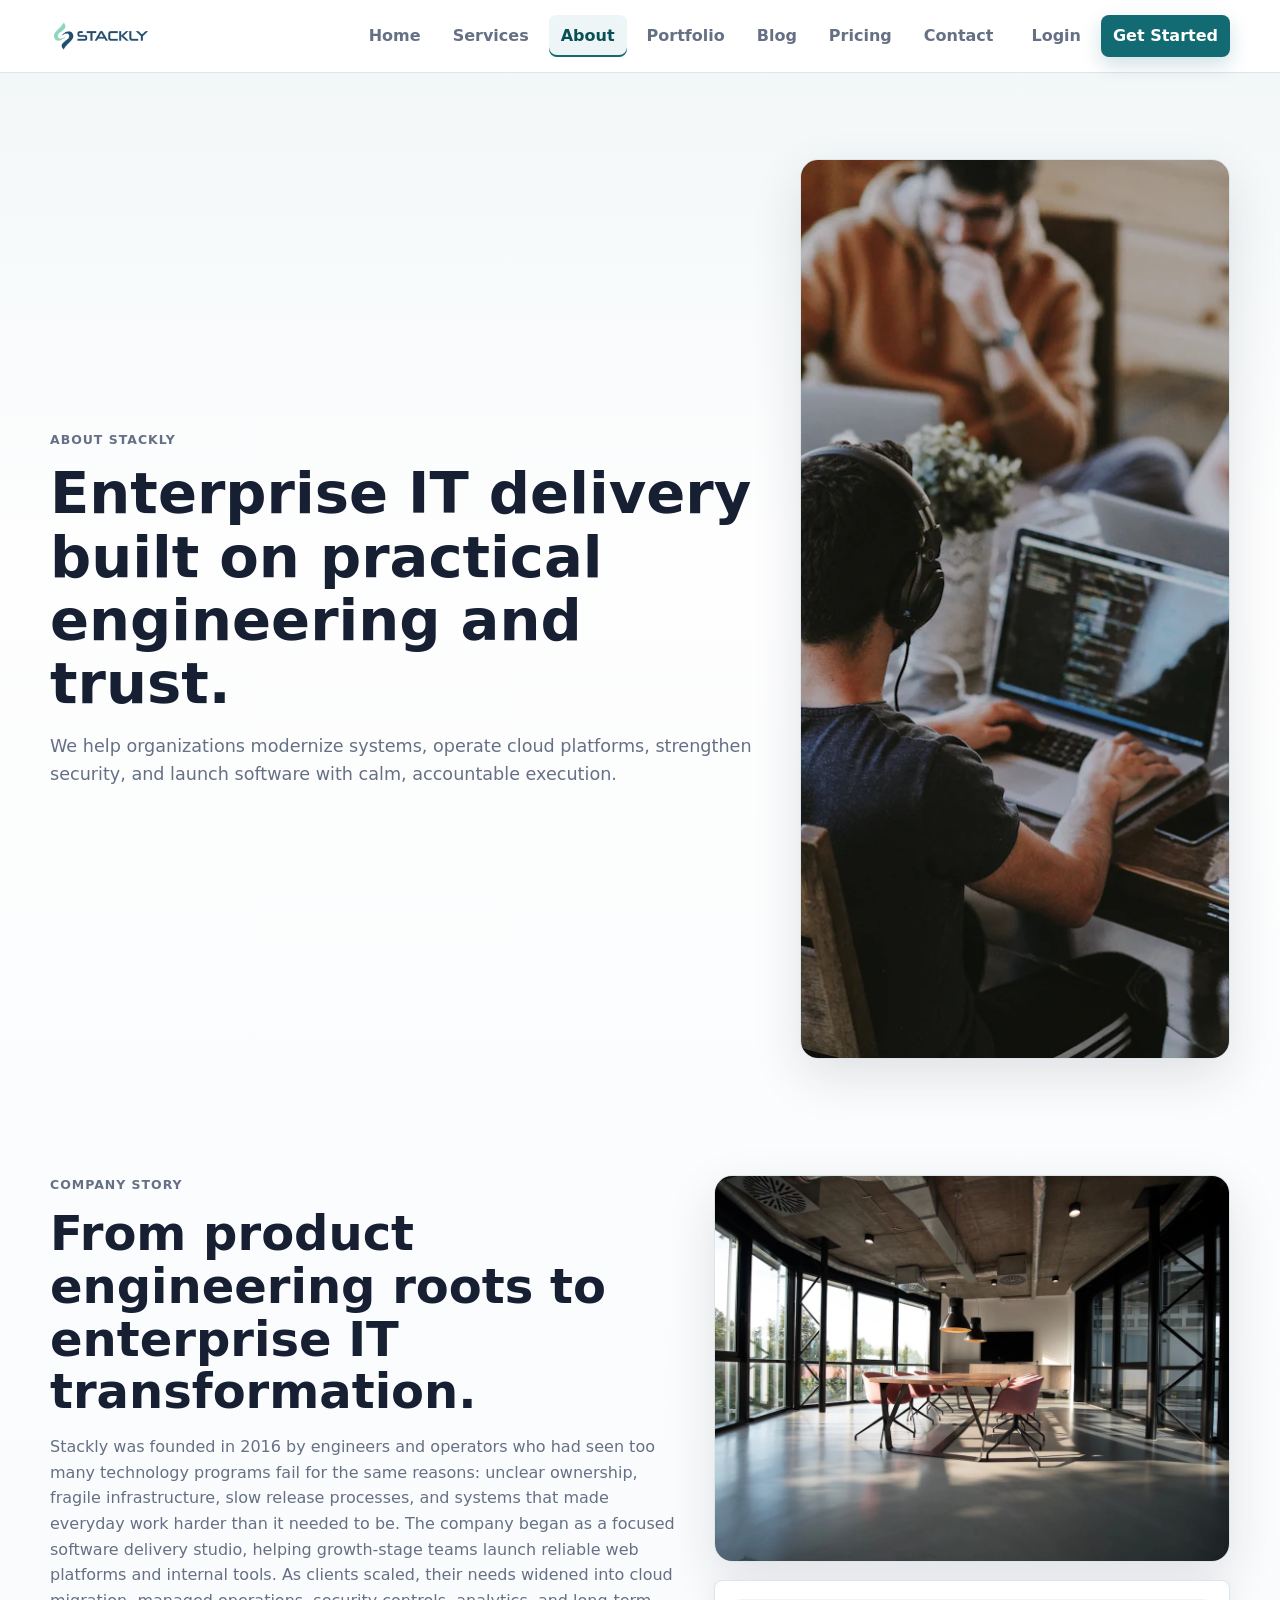
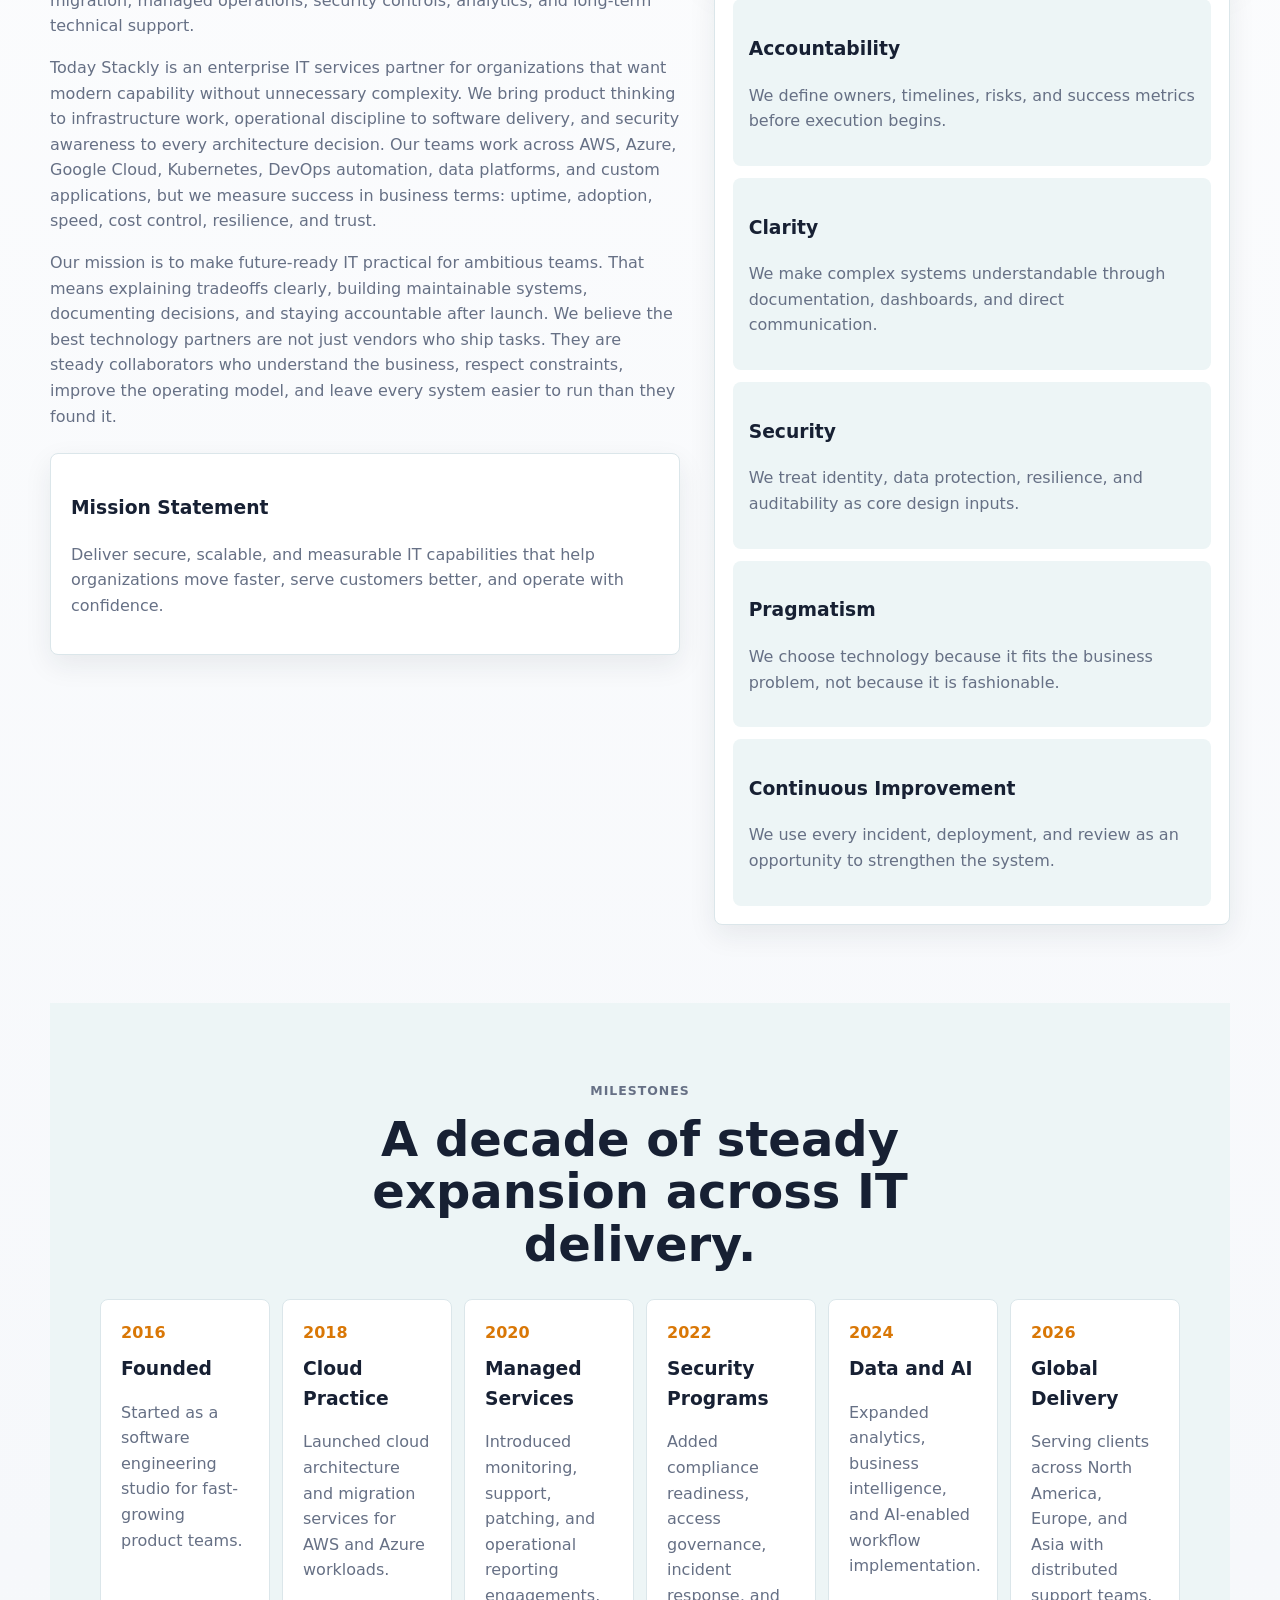
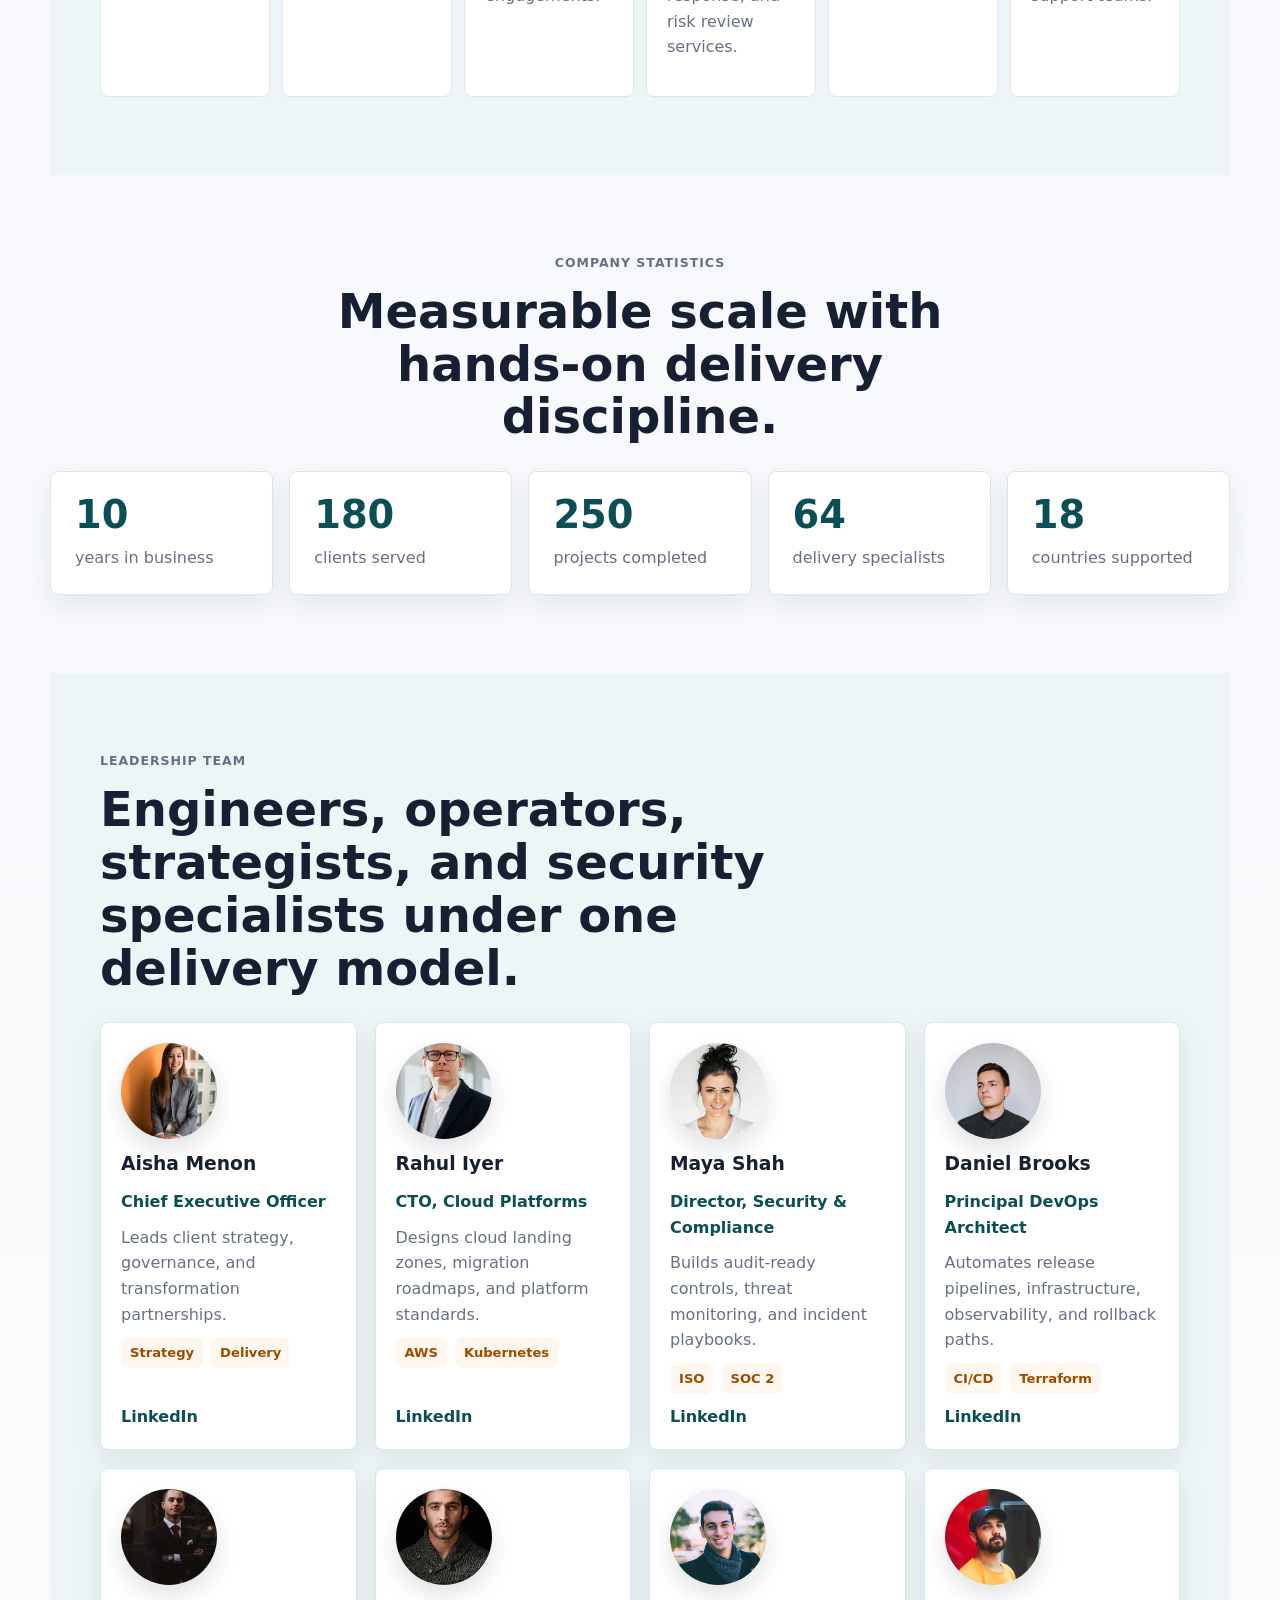
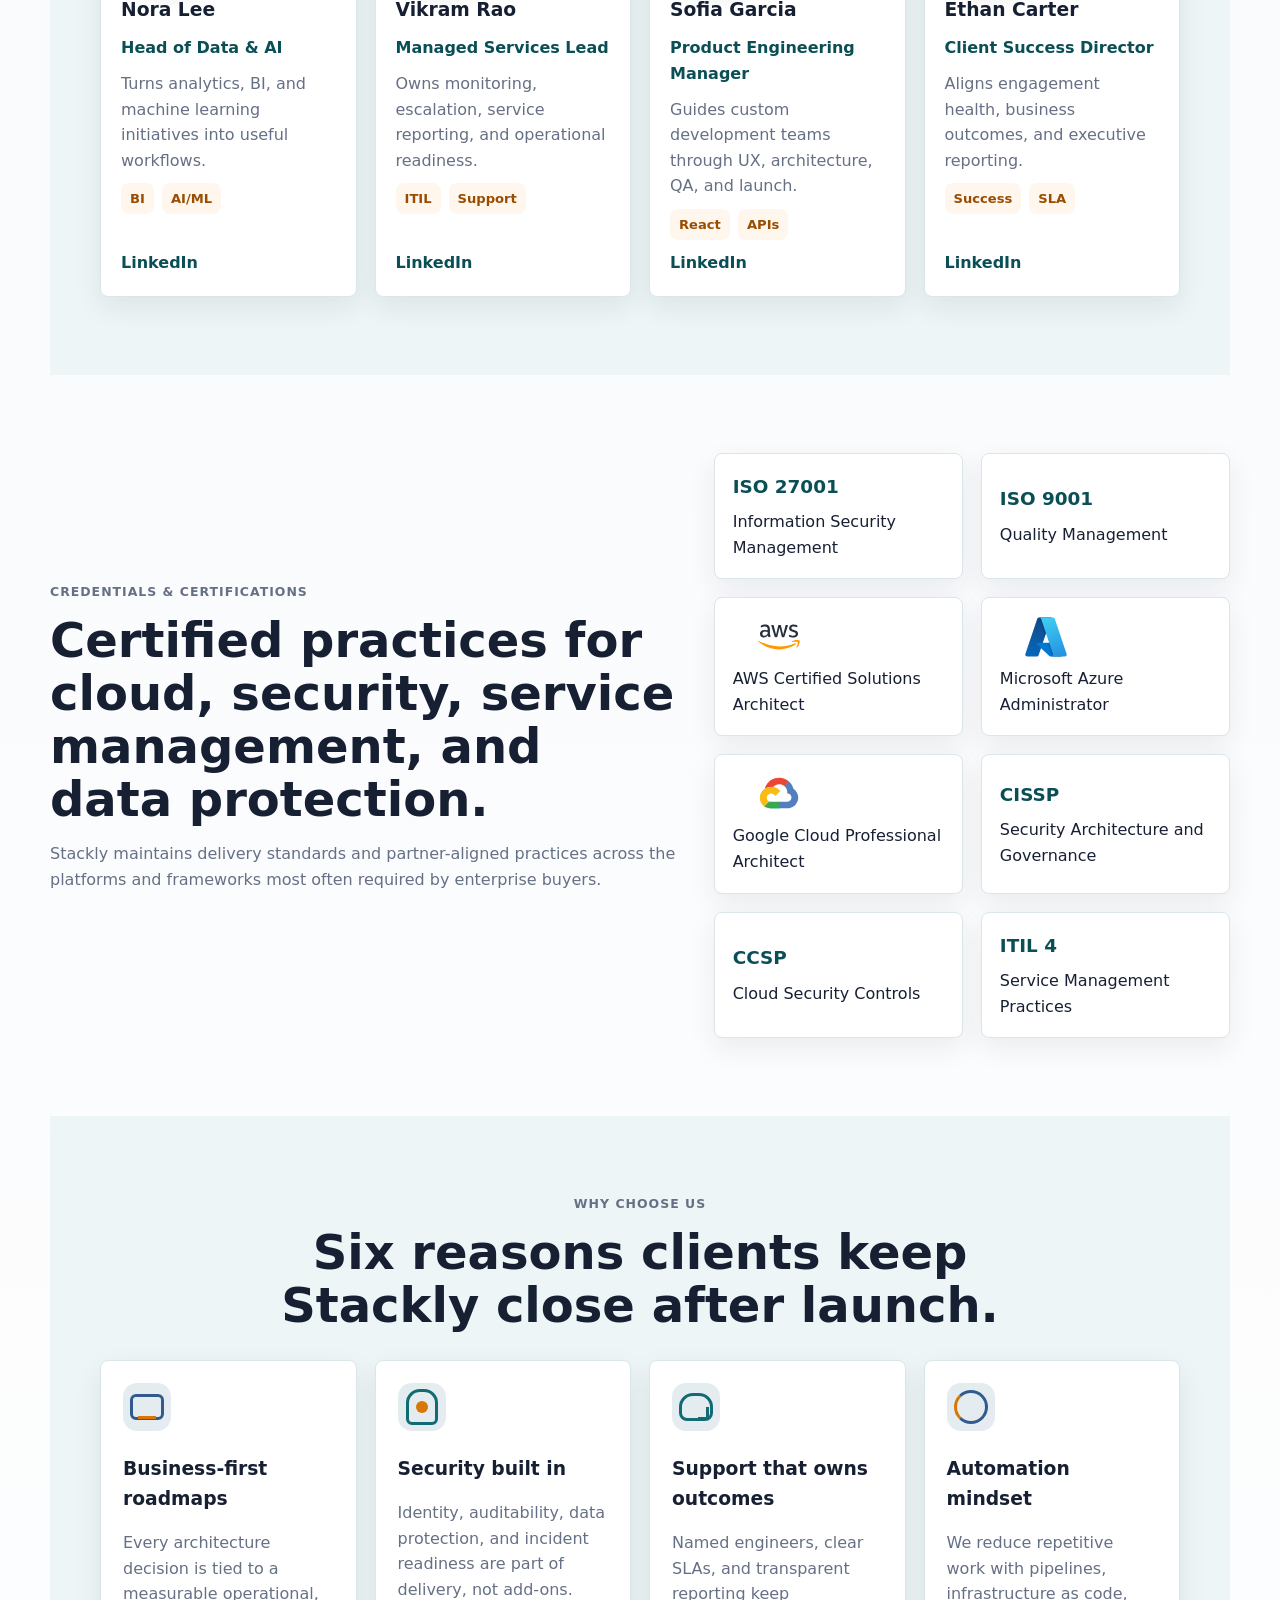
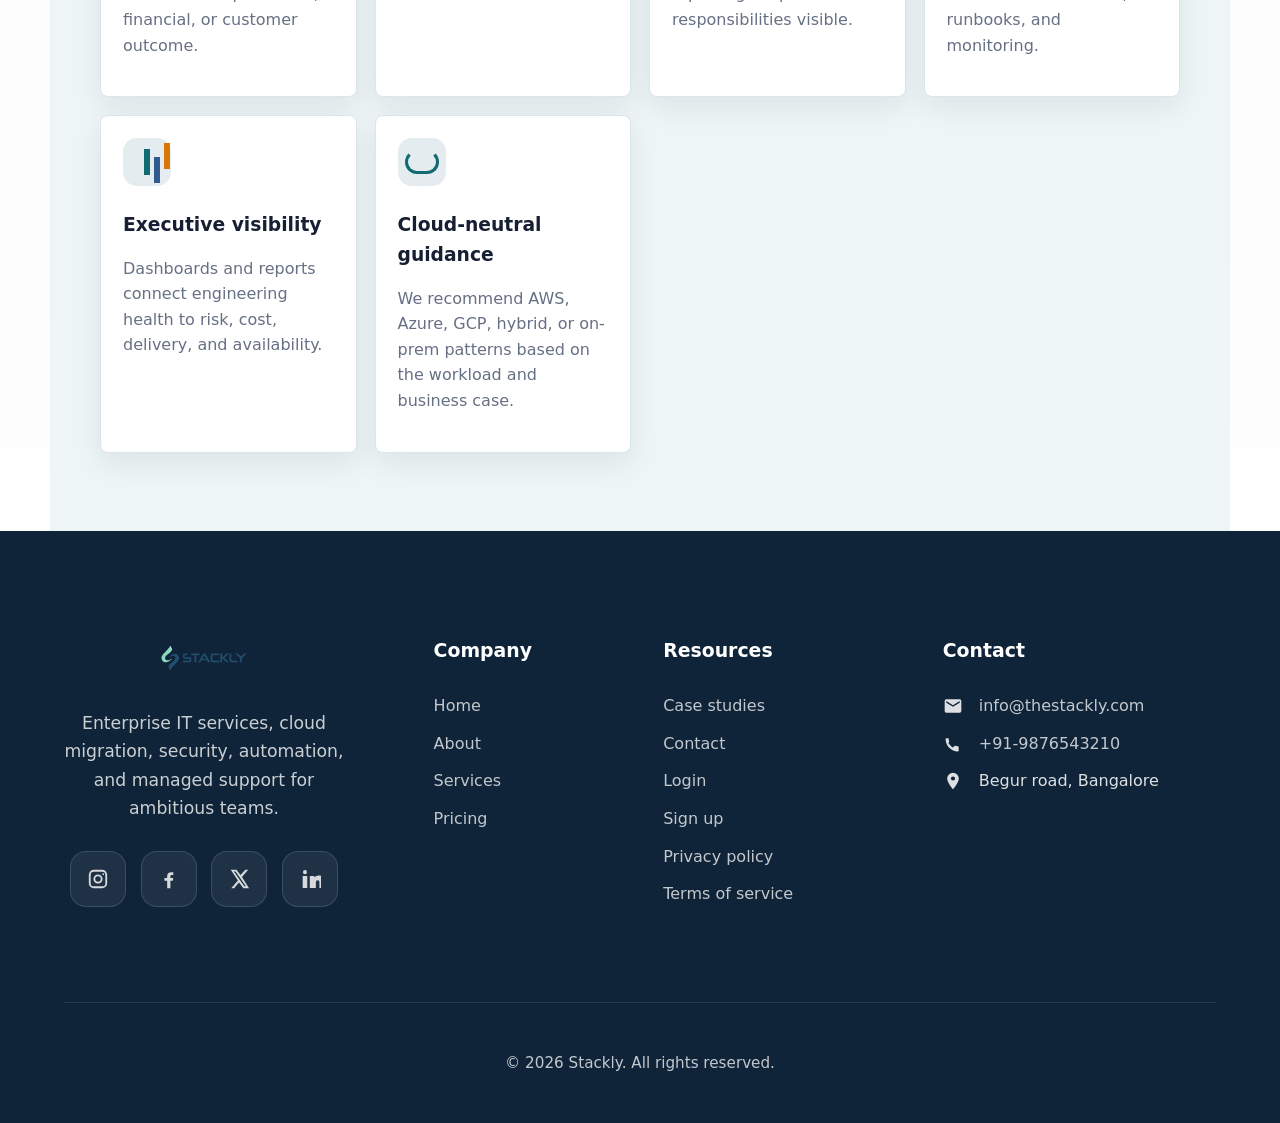
==== about.html @ 106e1dbd "first commit" ====
<!DOCTYPE html>
<html lang="en">
<head>
  <meta charset="UTF-8">
  <meta name="viewport" content="width=device-width, initial-scale=1.0">
  <meta name="description" content="Learn about Stackly, an enterprise IT services company delivering cloud migration, managed services, security, automation, analytics, and custom development.">
  <meta property="og:title" content="About Stackly | Enterprise IT Delivery Team">
  <meta property="og:description" content="Meet the people, values, certifications, and milestones behind Stackly's IT services practice.">
  <meta property="og:image" content="assets/photos/about-team.webp">
  <title>About Stackly | Enterprise IT Delivery Team</title>
  <link rel="stylesheet" href="style.css">
</head>
<body data-page="about">
  <header class="site-header">
    <nav class="navbar" aria-label="Main navigation">
      <a class="logo" href="index.html" aria-label="Stackly home"><img src="assets/stackly-logo.webp" alt="Stackly Logo" class="logo__img" width="280" height="64"></a>
      <button class="menu-toggle" id="menuToggle" type="button" aria-label="Open menu" aria-expanded="false">
        <span class="menu-bar" aria-hidden="true"></span>
        <span class="menu-bar" aria-hidden="true"></span>
        <span class="menu-bar" aria-hidden="true"></span>
      </button>
      <div class="nav-menu" id="navMenu">
        <ul class="nav-links">
          <li><a href="index.html" data-nav="home">Home</a></li>
          <li><a href="services.html" data-nav="services">Services</a></li>
          <li><a href="about.html" data-nav="about">About</a></li>
          <li><a href="portfolio.html" data-nav="portfolio">Portfolio</a></li>
          <li><a href="blog.html" data-nav="blog">Blog</a></li>
          <li><a href="pricing.html" data-nav="pricing">Pricing</a></li>
          <li><a href="contact.html" data-nav="contact">Contact</a></li>
        </ul>
        <div class="nav-actions" id="authArea"></div>
      </div>
    </nav>
  </header>

  <main>
    <section class="page-hero visual-hero page-fade">
      <div>
        <p class="eyebrow">About Stackly</p>
        <h1>Enterprise IT delivery built on practical engineering and trust.</h1>
        <p>We help organizations modernize systems, operate cloud platforms, strengthen security, and launch software with calm, accountable execution.</p>
      </div>
      <img src="assets/photos/about-team.webp" alt="Stackly team collaborating in a modern office" width="1400" height="900" fetchpriority="high">
    </section>

    <section class="section story-section" aria-labelledby="story-title">
      <div class="story-copy">
        <p class="eyebrow">Company Story</p>
        <h2 id="story-title">From product engineering roots to enterprise IT transformation.</h2>
        <p>Stackly was founded in 2016 by engineers and operators who had seen too many technology programs fail for the same reasons: unclear ownership, fragile infrastructure, slow release processes, and systems that made everyday work harder than it needed to be. The company began as a focused software delivery studio, helping growth-stage teams launch reliable web platforms and internal tools. As clients scaled, their needs widened into cloud migration, managed operations, security controls, analytics, and long-term technical support.</p>
        <p>Today Stackly is an enterprise IT services partner for organizations that want modern capability without unnecessary complexity. We bring product thinking to infrastructure work, operational discipline to software delivery, and security awareness to every architecture decision. Our teams work across AWS, Azure, Google Cloud, Kubernetes, DevOps automation, data platforms, and custom applications, but we measure success in business terms: uptime, adoption, speed, cost control, resilience, and trust.</p>
        <p>Our mission is to make future-ready IT practical for ambitious teams. That means explaining tradeoffs clearly, building maintainable systems, documenting decisions, and staying accountable after launch. We believe the best technology partners are not just vendors who ship tasks. They are steady collaborators who understand the business, respect constraints, improve the operating model, and leave every system easier to run than they found it.</p>
        <div class="mission-card">
          <h3>Mission Statement</h3>
          <p>Deliver secure, scalable, and measurable IT capabilities that help organizations move faster, serve customers better, and operate with confidence.</p>
        </div>
      </div>
      <aside class="story-visual">
        <img src="assets/photos/about-office.webp" alt="Modern office environment with collaborative workspaces" loading="lazy">
        <div class="values-panel">
          <article><h3>Accountability</h3><p>We define owners, timelines, risks, and success metrics before execution begins.</p></article>
          <article><h3>Clarity</h3><p>We make complex systems understandable through documentation, dashboards, and direct communication.</p></article>
          <article><h3>Security</h3><p>We treat identity, data protection, resilience, and auditability as core design inputs.</p></article>
          <article><h3>Pragmatism</h3><p>We choose technology because it fits the business problem, not because it is fashionable.</p></article>
          <article><h3>Continuous Improvement</h3><p>We use every incident, deployment, and review as an opportunity to strengthen the system.</p></article>
        </div>
      </aside>
    </section>

    <section class="section muted" aria-labelledby="timeline-title">
      <div class="section-heading center">
        <p class="eyebrow">Milestones</p>
        <h2 id="timeline-title">A decade of steady expansion across IT delivery.</h2>
      </div>
      <div class="timeline">
        <article><span>2016</span><h3>Founded</h3><p>Started as a software engineering studio for fast-growing product teams.</p></article>
        <article><span>2018</span><h3>Cloud Practice</h3><p>Launched cloud architecture and migration services for AWS and Azure workloads.</p></article>
        <article><span>2020</span><h3>Managed Services</h3><p>Introduced monitoring, support, patching, and operational reporting engagements.</p></article>
        <article><span>2022</span><h3>Security Programs</h3><p>Added compliance readiness, access governance, incident response, and risk review services.</p></article>
        <article><span>2024</span><h3>Data and AI</h3><p>Expanded analytics, business intelligence, and AI-enabled workflow implementation.</p></article>
        <article><span>2026</span><h3>Global Delivery</h3><p>Serving clients across North America, Europe, and Asia with distributed support teams.</p></article>
      </div>
    </section>

    <section class="section" aria-labelledby="stats-title">
      <div class="section-heading center">
        <p class="eyebrow">Company Statistics</p>
        <h2 id="stats-title">Measurable scale with hands-on delivery discipline.</h2>
      </div>
      <div class="stat-grid">
        <article><span data-counter="10">0</span><p>years in business</p></article>
        <article><span data-counter="180">0</span><p>clients served</p></article>
        <article><span data-counter="250">0</span><p>projects completed</p></article>
        <article><span data-counter="64">0</span><p>delivery specialists</p></article>
        <article><span data-counter="18">0</span><p>countries supported</p></article>
      </div>
    </section>

    <section class="section muted" aria-labelledby="team-title">
      <div class="section-heading">
        <p class="eyebrow">Leadership Team</p>
        <h2 id="team-title">Engineers, operators, strategists, and security specialists under one delivery model.</h2>
      </div>
      <div class="team-grid expanded">
        <article class="team-card">
          <img src="assets/photos/team-aisha.webp" alt="Aisha Menon headshot" loading="lazy">
          <h3>Aisha Menon</h3>
          <p>Chief Executive Officer</p>
          <span>Leads client strategy, governance, and transformation partnerships.</span>
          <div class="tag-list"><span>Strategy</span><span>Delivery</span></div>
          <a href="https://www.linkedin.com/" aria-label="Aisha Menon LinkedIn profile">LinkedIn</a>
        </article>
        <article class="team-card">
          <img src="assets/photos/team-rahul.webp" alt="Rahul Iyer headshot" loading="lazy">
          <h3>Rahul Iyer</h3>
          <p>CTO, Cloud Platforms</p>
          <span>Designs cloud landing zones, migration roadmaps, and platform standards.</span>
          <div class="tag-list"><span>AWS</span><span>Kubernetes</span></div>
          <a href="https://www.linkedin.com/" aria-label="Rahul Iyer LinkedIn profile">LinkedIn</a>
        </article>
        <article class="team-card">
          <img src="assets/photos/team-maya.webp" alt="Maya Shah headshot" loading="lazy">
          <h3>Maya Shah</h3>
          <p>Director, Security &amp; Compliance</p>
          <span>Builds audit-ready controls, threat monitoring, and incident playbooks.</span>
          <div class="tag-list"><span>ISO</span><span>SOC 2</span></div>
          <a href="https://www.linkedin.com/" aria-label="Maya Shah LinkedIn profile">LinkedIn</a>
        </article>
        <article class="team-card">
          <img src="assets/photos/team-daniel.webp" alt="Daniel Brooks headshot" loading="lazy">
          <h3>Daniel Brooks</h3>
          <p>Principal DevOps Architect</p>
          <span>Automates release pipelines, infrastructure, observability, and rollback paths.</span>
          <div class="tag-list"><span>CI/CD</span><span>Terraform</span></div>
          <a href="https://www.linkedin.com/" aria-label="Daniel Brooks LinkedIn profile">LinkedIn</a>
        </article>
        <article class="team-card">
          <img src="assets/photos/team-nora.webp" alt="Nora Lee headshot" loading="lazy">
          <h3>Nora Lee</h3>
          <p>Head of Data &amp; AI</p>
          <span>Turns analytics, BI, and machine learning initiatives into useful workflows.</span>
          <div class="tag-list"><span>BI</span><span>AI/ML</span></div>
          <a href="https://www.linkedin.com/" aria-label="Nora Lee LinkedIn profile">LinkedIn</a>
        </article>
        <article class="team-card">
          <img src="assets/photos/team-vikram.webp" alt="Vikram Rao headshot" loading="lazy">
          <h3>Vikram Rao</h3>
          <p>Managed Services Lead</p>
          <span>Owns monitoring, escalation, service reporting, and operational readiness.</span>
          <div class="tag-list"><span>ITIL</span><span>Support</span></div>
          <a href="https://www.linkedin.com" aria-label="Vikram Rao LinkedIn profile">LinkedIn</a>
        </article>
        <article class="team-card">
          <img src="assets/photos/team-sofia.webp" alt="Sofia Garcia headshot" loading="lazy">
          <h3>Sofia Garcia</h3>
          <p>Product Engineering Manager</p>
          <span>Guides custom development teams through UX, architecture, QA, and launch.</span>
          <div class="tag-list"><span>React</span><span>APIs</span></div>
          <a href="https://www.linkedin.com/" aria-label="Sofia Garcia LinkedIn profile">LinkedIn</a>
        </article>
        <article class="team-card">
          <img src="assets/photos/team-ethan.webp" alt="Ethan Carter headshot" loading="lazy">
          <h3>Ethan Carter</h3>
          <p>Client Success Director</p>
          <span>Aligns engagement health, business outcomes, and executive reporting.</span>
          <div class="tag-list"><span>Success</span><span>SLA</span></div>
          <a href="https://www.linkedin.com/" aria-label="Ethan Carter LinkedIn profile">LinkedIn</a>
        </article>
      </div>
    </section>

    <section class="section" aria-labelledby="credentials-title">
      <div class="split align-center">
        <div>
          <p class="eyebrow">Credentials &amp; Certifications</p>
          <h2 id="credentials-title">Certified practices for cloud, security, service management, and data protection.</h2>
          <p>Stackly maintains delivery standards and partner-aligned practices across the platforms and frameworks most often required by enterprise buyers.</p>
        </div>
        <div class="credential-grid">
          <article><strong>ISO 27001</strong><span>Information Security Management</span></article>
          <article><strong>ISO 9001</strong><span>Quality Management</span></article>
          <article><img src="assets/logos/aws.svg" alt="AWS logo" loading="lazy"><span>AWS Certified Solutions Architect</span></article>
          <article><img src="assets/logos/azure.svg" alt="Azure logo" loading="lazy"><span>Microsoft Azure Administrator</span></article>
          <article><img src="assets/logos/googlecloud.svg" alt="Google Cloud logo" loading="lazy"><span>Google Cloud Professional Architect</span></article>
          <article><strong>CISSP</strong><span>Security Architecture and Governance</span></article>
          <article><strong>CCSP</strong><span>Cloud Security Controls</span></article>
          <article><strong>ITIL 4</strong><span>Service Management Practices</span></article>
        </div>
      </div>
    </section>

    <section class="section muted" aria-labelledby="why-title">
      <div class="section-heading center">
        <p class="eyebrow">Why Choose Us</p>
        <h2 id="why-title">Six reasons clients keep Stackly close after launch.</h2>
      </div>
      <div class="differentiator-grid">
        <article><span class="service-icon consulting-icon"></span><h3>Business-first roadmaps</h3><p>Every architecture decision is tied to a measurable operational, financial, or customer outcome.</p></article>
        <article><span class="service-icon security-icon"></span><h3>Security built in</h3><p>Identity, auditability, data protection, and incident readiness are part of delivery, not add-ons.</p></article>
        <article><span class="service-icon support-icon"></span><h3>Support that owns outcomes</h3><p>Named engineers, clear SLAs, and transparent reporting keep responsibilities visible.</p></article>
        <article><span class="service-icon devops-icon"></span><h3>Automation mindset</h3><p>We reduce repetitive work with pipelines, infrastructure as code, runbooks, and monitoring.</p></article>
        <article><span class="service-icon analytics-icon"></span><h3>Executive visibility</h3><p>Dashboards and reports connect engineering health to risk, cost, delivery, and availability.</p></article>
        <article><span class="service-icon cloud-icon"></span><h3>Cloud-neutral guidance</h3><p>We recommend AWS, Azure, GCP, hybrid, or on-prem patterns based on the workload and business case.</p></article>
      </div>
    </section>
  </main>

    <footer class="site-footer">
    <div class="container footer-grid">
      <div class="footer-brand">
        <a class="logo" href="index.html" aria-label="Stackly home">
          <img class="logo__img" src="assets/stackly-logo.webp" alt="Stackly Logo" width="280" height="64" decoding="async">
        </a>
        <p>Enterprise IT services, cloud migration, security, automation, and managed support for ambitious teams.</p>
        <div class="footer-social" aria-label="Social links">
          <a class="footer-social__link" href="https://www.instagram.com/" aria-label="Instagram">
            <svg class="footer-social__icon" viewBox="0 0 24 24" width="22" height="22" aria-hidden="true">
              <path fill="currentColor" d="M7.5 2h9A5.5 5.5 0 0 1 22 7.5v9A5.5 5.5 0 0 1 16.5 22h-9A5.5 5.5 0 0 1 2 16.5v-9A5.5 5.5 0 0 1 7.5 2Zm0 2A3.5 3.5 0 0 0 4 7.5v9A3.5 3.5 0 0 0 7.5 20h9a3.5 3.5 0 0 0 3.5-3.5v-9A3.5 3.5 0 0 0 16.5 4h-9Zm10.25 1.75a1 1 0 1 1 0 2a1 1 0 0 1 0-2ZM12 7a5 5 0 1 1 0 10a5 5 0 0 1 0-10Zm0 2a3 3 0 1 0 0 6a3 3 0 0 0 0-6Z"/>
            </svg>
          </a>
          <a class="footer-social__link" href="https://www.facebook.com/" aria-label="Facebook">
            <svg class="footer-social__icon" viewBox="0 0 24 24" width="22" height="22" aria-hidden="true">
              <path fill="currentColor" d="M13.5 22v-8h2.7l.4-3H13.5V9.1c0-.9.3-1.6 1.7-1.6h1.5V4.8c-.3 0-1.3-.1-2.5-.1c-2.5 0-4.2 1.5-4.2 4.3V11H7v3h3v8h3.5Z"/>
            </svg>
          </a>
          <a class="footer-social__link" href="https://twitter.com/" aria-label="Twitter">
            <svg class="footer-social__icon" viewBox="0 0 24 24" width="22" height="22" aria-hidden="true">
              <path fill="currentColor" d="M18.9 2H22l-6.8 7.8L23 22h-6.2l-4.8-6.2L6.6 22H3.5l7.3-8.4L3 2h6.3l4.3 5.6L18.9 2Zm-1.1 18h1.7L8.2 3.9H6.4L17.8 20Z"/>
            </svg>
          </a>
          <a class="footer-social__link" href="https://www.linkedin.com/" aria-label="LinkedIn">
            <svg class="footer-social__icon" viewBox="0 0 24 24" width="22" height="22" aria-hidden="true">
              <path fill="currentColor" d="M6.5 6.7A2.2 2.2 0 1 1 6.5 2.3a2.2 2.2 0 0 1 0 4.4ZM4 21.8V8.6h5v13.2H4Zm7.8 0V8.6h4.8v1.8h.1c.7-1.2 2.3-2.3 4.7-2.3c5 0 5.9 3.3 5.9 7.6v6.1h-5v-5.4c0-1.3 0-3-1.8-3s-2.1 1.4-2.1 2.9v5.5h-5Z"/>
            </svg>
          </a>
        </div>
      </div>
      <div>
        <h4>Company</h4>
        <ul class="footer-links">
          <li><a href="index.html">Home</a></li>
          <li><a href="about.html">About</a></li>
          <li><a href="services.html">Services</a></li>
          <li><a href="pricing.html">Pricing</a></li>
        </ul>
      </div>
      <div>
        <h4>Resources</h4>
        <ul class="footer-links">
          <li><a href="portfolio.html">Case studies</a></li>
          <li><a href="contact.html">Contact</a></li>
          <li><a href="login.html">Login</a></li>
          <li><a href="signup.html">Sign up</a></li>
          <li><a href="privacy.html">Privacy policy</a></li>
          <li><a href="terms.html">Terms of service</a></li>
        </ul>
      </div>
      <div>
        <h4>Contact</h4>
        <ul class="footer-links footer-contact">
          <li>
            <span class="footer-contact__ico" aria-hidden="true">
              <svg viewBox="0 0 24 24" width="20" height="20">
                <path fill="currentColor" d="M20 4H4a2 2 0 0 0-2 2v12a2 2 0 0 0 2 2h16a2 2 0 0 0 2-2V6a2 2 0 0 0-2-2Zm0 4-8 5L4 8V6l8 5 8-5v2Z"/>
              </svg>
            </span>
            <a href="mailto:info@thestackly.com">info@thestackly.com</a>
          </li>
          <li>
            <span class="footer-contact__ico" aria-hidden="true">
              <svg viewBox="0 0 24 24" width="20" height="20">
                <path fill="currentColor" d="M6.6 10.8c1.2 2.3 3.1 4.2 5.4 5.4l1.8-1.8c.2-.2.6-.3.9-.2 1 .3 2.1.5 3.2.5.5 0 .9.4.9.9V20c0 .5-.4.9-.9.9C9.9 20.9 3.1 14.1 3.1 5.9c0-.5.4-.9.9-.9H6c.5 0 .9.4.9.9 0 1.1.2 2.2.5 3.2.1.3 0 .7-.2.9l-1.6 1.7Z"/>
              </svg>
            </span>
            <a href="tel:+919876543210">+91-9876543210</a>
          </li>
          <li>
            <span class="footer-contact__ico" aria-hidden="true">
              <svg viewBox="0 0 24 24" width="20" height="20">
                <path fill="currentColor" d="M12 2a7 7 0 0 1 7 7c0 5.2-7 13-7 13S5 14.2 5 9a7 7 0 0 1 7-7Zm0 9.5A2.5 2.5 0 1 0 12 6.5a2.5 2.5 0 0 0 0 5Z"/>
              </svg>
            </span>
            <span>Begur road, Bangalore</span>
          </li>
        </ul>
      </div>
    </div>
    <div class="container footer-bottom">
      <span>&copy; <span id="year"></span> Stackly. All rights reserved.</span>
    </div>
  </footer>

  <script src="script.js"></script>
</body>
</html>
---- style.css ----
:root {
  --bg: #f6f8fb;
  --surface: #ffffff;
  --surface-soft: #edf5f6;
  --surface-warm: #fff7ed;
  --text: #172033;
  --muted: #667085;
  --line: #dbe6ea;
  --primary: #126b73;
  --primary-dark: #0b4f56;
  --secondary: #315b8f;
  --accent: #d97706;
  --accent-dark: #9a4d00;
  --success: #057647;
  --error: #b42318;
  --shadow-sm: 0 10px 28px rgba(23, 32, 51, 0.08);
  --shadow: 0 18px 50px rgba(23, 32, 51, 0.12);
  --radius: 8px;
  --container: 1180px;
}

.container {
  width: calc(100% - 32px);
  max-width: var(--container);
  margin: 0 auto;
}

.site-footer {
  background: #0f2438;
  color: rgba(255, 255, 255, 0.75);
  padding: 6.75rem 0 3rem;
  margin-top: 0;
}

.site-footer .container {
  width: calc(100% - 128px);
  max-width: 1700px;
}
 
.footer-grid {
  display: grid;
  grid-template-columns: minmax(280px, 1.18fr) minmax(140px, 0.55fr) minmax(190px, 0.72fr) minmax(300px, 0.9fr);
  gap: clamp(3rem, 7vw, 8.5rem);
  align-items: start;
  margin-bottom: 5.2rem;
}
 
.site-footer h4 {
  color: #fff;
  font-size: 1.18rem;
  line-height: 1.2;
  margin: 0 0 2rem;
}
 
.site-footer a {
  color: rgba(255, 255, 255, 0.82);
}
 
.site-footer a:hover {
  color: #fff;
}
 
.footer-links {
  list-style: none;
  padding: 0;
  margin: 0;
}
 
.footer-links li {
  margin-bottom: 1.42rem;
}
 
.footer-contact li {
  display: flex;
  align-items: flex-start;
  gap: 1rem;
}
 
.footer-contact__ico {
  display: inline-flex;
  flex: 0 0 auto;
  margin-top: 0.18rem;
  color: rgba(255, 255, 255, 0.76);
}
 
.footer-contact a,
.footer-contact span {
  color: rgba(255, 255, 255, 0.86);
}

.footer-brand {
  display: grid;
  justify-items: center;
  text-align: center;
}
 
.footer-brand p {
  color: rgba(255, 255, 255, 0.78);
  font-size: 1.08rem;
  line-height: 1.65;
  max-width: 360px;
  margin: 2rem 0 1.35rem;
}
 
.footer-social {
  display: flex;
  align-items: center;
  justify-content: center;
  gap: 0.9rem;
  margin-top: 0.4rem;
}
 
.footer-social__link {
  width: 56px;
  height: 56px;
  display: inline-flex;
  align-items: center;
  justify-content: center;
  border-radius: 16px;
  border: 1px solid rgba(255, 255, 255, 0.13);
  background: rgba(255, 255, 255, 0.065);
  color: rgba(255, 255, 255, 0.82);
  transition: transform var(--transition), background var(--transition), border-color var(--transition), color var(--transition);
}
 
.footer-social__link:hover {
  transform: translateY(-2px);
  background: rgba(255, 255, 255, 0.12);
  border-color: rgba(255, 255, 255, 0.22);
  color: #fff;
}
 
.footer-social__icon {
  display: block;
}
 
.footer-bottom {
  padding-top: 3rem;
  border-top: 1px solid rgba(255, 255, 255, 0.1);
  display: flex;
  justify-content: center;
  align-items: center;
  text-align: center;
  font-size: 0.95rem;
}
 
.footer-bottom__brand {
  display: inline-flex;
  align-items: center;
  gap: 0.6rem;
}
 
.footer-bottom__logo {
  width: 110px;
  height: 28px;
  object-fit: contain;
  display: block;
}

.site-footer .logo__img {
  height: 38px;
  width: auto;
}

* {
  box-sizing: border-box;
}

html {
  scroll-behavior: smooth;
  scroll-padding-top: 96px;
}

body {
  margin: 0;
  color: var(--text);
  background:
    linear-gradient(180deg, rgba(18, 107, 115, 0.06), transparent 540px),
    linear-gradient(180deg, #ffffff 0%, var(--bg) 42%, #ffffff 100%);
  font-family: Inter, ui-sans-serif, system-ui, -apple-system, BlinkMacSystemFont, "Segoe UI", sans-serif;
  line-height: 1.6;
  overflow-x: hidden;
}

img,
svg,
iframe {
  max-width: 100%;
}

img {
  display: block;
}

a {
  color: inherit;
  text-decoration: none;
}

button,
input,
select,
textarea {
  font: inherit;
}

button {
  border: 0;
}

input,
select,
textarea {
  width: 100%;
  min-height: 46px;
  border: 1px solid var(--line);
  border-radius: var(--radius);
  padding: 11px 13px;
  color: var(--text);
  background: #fff;
  transition: border-color 0.2s ease, box-shadow 0.2s ease;
}

textarea {
  resize: vertical;
}

input[type="checkbox"] {
  width: 18px;
  min-height: 18px;
  accent-color: var(--primary);
}

input[type="file"] {
  padding: 9px;
}

input:focus,
select:focus,
textarea:focus,
button:focus-visible,
a:focus-visible,
summary:focus-visible {
  outline: none;
  border-color: var(--primary);
  box-shadow: 0 0 0 4px rgba(18, 107, 115, 0.15);
}

.sr-only {
  position: absolute;
  width: 1px;
  height: 1px;
  overflow: hidden;
  clip: rect(0, 0, 0, 0);
  white-space: nowrap;
}

.site-header {
  position: sticky;
  top: 0;
  z-index: 50;
  background: rgba(255, 255, 255, 0.94);
  border-bottom: 1px solid var(--line);
  backdrop-filter: blur(16px);
}
.preloader-active {
  overflow: hidden;
}

/* Background */
.preloader {
  position: fixed;
  inset: 0;
  z-index: 9999;
  display: flex;
  align-items: center;
  justify-content: center;
  background: linear-gradient(135deg, #f5f7fa, #e4ecf3);
  backdrop-filter: blur(6px);
  transition: opacity 0.5s ease, visibility 0.5s ease;
}

.preloader-hidden {
  opacity: 0;
  visibility: hidden;
  pointer-events: none;
}

/* Glass Card */
.preloader-card {
  display: flex;
  align-items: center;
  gap: 1rem;
  padding: 22px 30px;
  border-radius: 20px;
  background: rgba(255, 255, 255, 0.6);
  backdrop-filter: blur(14px);
  box-shadow: 0 20px 60px rgba(0, 0, 0, 0.12);
  animation: fadeInUp 0.6s ease;
}

/* Logo */
.preloader-logo {
  width: 48px;
  height: 48px;
  border-radius: 50%;
  object-fit: cover;
  box-shadow: 0 10px 25px rgba(0, 0, 0, 0.15);
  animation: pulse 1.8s infinite ease-in-out;
}

/* Spinner */
.preloader-spinner {
  width: 32px;
  height: 32px;
  border-radius: 50%;
  background: conic-gradient(
    from 0deg,
    #4a90e2,
    #6dd5ed,
    #4a90e2
  );
  mask: radial-gradient(farthest-side, transparent 60%, black 61%);
  -webkit-mask: radial-gradient(farthest-side, transparent 60%, black 61%);
  animation: spin 1s linear infinite;
}

/* Text */
.preloader-label {
  font-size: 1.3rem;
  font-weight: 800;
  letter-spacing: 0.08em;
  color: #2c3e50;
}

/* Animations */
@keyframes spin {
  to {
    transform: rotate(360deg);
  }
}

@keyframes pulse {
  0%, 100% {
    transform: scale(1);
  }
  50% {
    transform: scale(1.08);
  }
}

@keyframes fadeInUp {
  from {
    opacity: 0;
    transform: translateY(25px);
  }
  to {
    opacity: 1;
    transform: translateY(0);
  }
}
.navbar {
  width: calc(100% - 32px);
  max-width: var(--container);
  min-height: 72px;
  margin: 0 auto;
  display: flex;
  align-items: center;
  justify-content: space-between;
  gap: 18px;
  position: relative;
}

.logo {
  display: inline-flex;
  align-items: center;
  gap: 10px;
  color: var(--primary-dark);
  font-size: 1.4rem;
  font-weight: 900;
  letter-spacing: 0;
}

.logo img,
.logo-img {
  max-height: 42px;
  width: auto;
  display: block;
}

.menu-toggle {
  width: 44px;
  min-width: 44px;
  height: 44px;
  display: inline-grid;
  align-content: center;
  justify-items: center;
  gap: 5px;
  border: 1px solid var(--line);
  border-radius: var(--radius);
  color: var(--text);
  background: var(--surface);
  cursor: pointer;
}

.menu-bar {
  width: 20px;
  height: 2px;
  display: block;
  border-radius: 999px;
  background: currentColor;
  transition: transform 0.2s ease, opacity 0.2s ease;
}

.menu-toggle.open .menu-bar:nth-child(1) {
  transform: translateY(7px) rotate(45deg);
}

.menu-toggle.open .menu-bar:nth-child(2) {
  opacity: 0;
}

.menu-toggle.open .menu-bar:nth-child(3) {
  transform: translateY(-7px) rotate(-45deg);
}

.nav-menu {
  position: fixed;
  inset: 72px 0 auto auto;
  width: min(360px, calc(100vw - 24px));
  max-height: calc(100vh - 88px);
  display: none;
  flex-direction: column;
  gap: 14px;
  padding: 18px;
  border: 1px solid var(--line);
  border-radius: var(--radius);
  background: #fff;
  box-shadow: var(--shadow);
  overflow-y: auto;
}

.nav-menu.open {
  display: flex;
}

.nav-links,
.nav-actions {
  display: flex;
  gap: 8px;
}

.nav-links {
  flex-direction: column;
  align-items: stretch;
  padding: 0;
  margin: 0;
  list-style: none;
}

.nav-actions {
  flex-direction: column;
}

.nav-links a,
.nav-actions a,
.logout-btn {
  min-height: 40px;
  display: inline-flex;
  align-items: center;
  justify-content: center;
  border-radius: var(--radius);
  padding: 8px 12px;
  color: var(--muted);
  background: transparent;
  font-weight: 800;
  cursor: pointer;
  transition: color 0.2s ease, background 0.2s ease, transform 0.2s ease;
}

.nav-links a:hover,
.nav-links a.active {
  color: var(--primary-dark);
  background: var(--surface-soft);
}

.nav-links a.active {
  box-shadow: inset 0 -2px 0 var(--primary);
}

.nav-cta,
.nav-actions .nav-cta {
  color: #fff;
  background: var(--primary);
  box-shadow: 0 8px 20px rgba(18, 107, 115, 0.2);
}

.nav-cta:hover,
.logout-btn:hover {
  color: #fff;
  background: var(--primary-dark);
}

.user-pill {
  display: inline-flex;
  align-items: center;
  justify-content: center;
  min-height: 40px;
  padding: 8px 12px;
  border: 1px solid var(--line);
  border-radius: var(--radius);
  background: #fff;
  font-weight: 800;
}

.hero,
.page-hero,
.section,
.auth-page {
  width: calc(100% - 32px);
  max-width: var(--container);
  margin: 0 auto;
}

.hero {
  min-height: calc(100vh - 72px);
  display: grid;
  grid-template-columns: minmax(0, 1fr) minmax(360px, 0.86fr);
  align-items: center;
  gap: 48px;
  padding: 82px 0;
}

.hero.hero-404 {
  min-height: 100vh;
  width: 100%;
  max-width: 100%;
  margin: 0;
  display: grid;
  justify-items: center;
  align-items: center;
  place-items: center;
  padding: 100px 24px;
  background: radial-gradient(circle at top, rgba(18, 107, 115, 0.12), transparent 42%), var(--bg);
}

.hero.hero-404 .hero-content {
  width: min(100%, 720px);
  margin: 0 auto;
  text-align: center;
  padding: 40px 36px;
  border-radius: 28px;
  background: rgba(255, 255, 255, 0.96);
  box-shadow: 0 24px 64px rgba(23, 32, 51, 0.12);
  border: 1px solid rgba(18, 107, 115, 0.08);
}

.hero.hero-404 .error-hero-card {
  display: grid;
  place-items: center;
  gap: 18px;
  margin-bottom: 24px;
}

.hero.hero-404 .error-code {
  display: inline-flex;
  align-items: center;
  justify-content: center;
  min-width: 96px;
  min-height: 96px;
  border-radius: 28px;
  background: linear-gradient(135deg, rgba(18, 107, 115, 0.12), rgba(49, 91, 143, 0.16));
  color: var(--primary);
  font-size: 2.8rem;
  font-weight: 900;
}

.hero.hero-404 h1 {
  font-size: clamp(2.2rem, 4vw, 3.4rem);
}

.hero.hero-404 .hero-subhead {
  color: var(--muted);
  font-size: 1rem;
  margin-top: 0;
}

.hero.hero-404 .hero-actions {
  justify-content: center;
  gap: 16px;
  margin-top: 28px;
}

.hero.hero-404 .hero-actions .btn {
  min-width: 170px;
}

.hero.hero-404 .btn.primary {
  box-shadow: 0 16px 36px rgba(18, 107, 115, 0.18);
}

.hero.hero-404 .btn.secondary {
  background: #f8fbfd;
}

.hero.hero-404 .btn.secondary:hover {
  background: #eef7fb;
}

.hero.hero-404 .eyebrow {
  margin-bottom: 12px;
  letter-spacing: 0.15em;
  color: var(--accent);
}

.hero h1,
.page-hero h1,
.auth-card h1 {
  margin: 0;
  line-height: 1.04;
  letter-spacing: 0;
}

.hero h1 {
  max-width: 820px;
  font-size: 4.45rem;
}

.hero-content,
.hero-media,
.engagement-copy,
.story-copy,
.rich-card,
.portfolio-card,
.blog-card,
.pricing-card,
.team-card,
.form-card,
.contact-panel {
  min-width: 0;
}

.hero h1,
.page-hero h1,
.section h2 {
  overflow-wrap: break-word;
}

.hero-subhead,
.page-hero p,
.section p {
  color: var(--muted);
}

.hero-subhead {
  max-width: 680px;
  margin: 20px 0 0;
  font-size: 1.15rem;
}

.eyebrow {
  margin: 0 0 12px;
  color: var(--accent);
  font-size: 0.78rem;
  font-weight: 900;
  letter-spacing: 0.08em;
  text-transform: uppercase;
}

.hero-benefits,
.icon-list,
.feature-list,
.result-list {
  padding: 0;
  margin: 24px 0 0;
  list-style: none;
}

.hero-benefits {
  display: grid;
  gap: 12px;
  max-width: 720px;
}

.hero-benefits li,
.icon-list li,
.feature-list li,
.result-list li {
  position: relative;
  padding-left: 30px;
  color: var(--muted);
}

.hero-benefits li span,
.icon-list li::before,
.feature-list li::before,
.result-list li::before {
  content: "";
  position: absolute;
  left: 0;
  top: 0.48em;
  width: 16px;
  height: 16px;
  border-radius: 50%;
  background:
    linear-gradient(135deg, var(--primary), var(--secondary));
  box-shadow: inset 0 0 0 4px rgba(255, 255, 255, 0.72);
}

.hero-actions {
  display: flex;
  flex-wrap: wrap;
  gap: 12px;
  margin-top: 30px;
}

.btn {
  min-height: 46px;
  display: inline-flex;
  align-items: center;
  justify-content: center;
  border: 1px solid transparent;
  border-radius: var(--radius);
  padding: 11px 18px;
  font-weight: 900;
  cursor: pointer;
  transition: transform 0.2s ease, box-shadow 0.2s ease, background 0.2s ease, color 0.2s ease;
}

.btn:active,
.filter-btn:active,
.nav-links a:active,
.nav-actions a:active,
.logout-btn:active {
  transform: translateY(0);
}

.btn[disabled],
button[disabled] {
  cursor: not-allowed;
  opacity: 0.68;
  transform: none;
}

.btn:hover,
.card:hover,
.rich-card:hover,
.portfolio-card:hover,
.blog-card:hover,
.pricing-card:hover,
.testimonial-card:hover,
.team-card:hover,
.addon-grid article:hover,
.industry-grid article:hover,
.differentiator-grid article:hover {
  transform: translateY(-3px);
}

.btn.primary {
  color: #fff;
  background: var(--primary);
  box-shadow: 0 10px 24px rgba(18, 107, 115, 0.22);
}

.btn.primary:hover {
  background: var(--primary-dark);
}

.btn.secondary {
  color: var(--primary-dark);
  background: #fff;
  border-color: var(--line);
}

.btn.secondary:hover {
  border-color: rgba(18, 107, 115, 0.35);
  box-shadow: var(--shadow-sm);
}

.btn.dark {
  background: #172033;
}

.full {
  width: 100%;
}

.hero-media {
  position: relative;
  margin: 0;
  border: 1px solid rgba(255, 255, 255, 0.7);
  border-radius: 24px;
  overflow: hidden;
  background: #dfecef;
  box-shadow: var(--shadow);
}

.hero-media::after,
.image-hero::after {
  content: "";
  position: absolute;
  inset: 0;
  background: linear-gradient(180deg, transparent, rgba(6, 33, 38, 0.35));
  pointer-events: none;
}

.hero-media img {
  width: 100%;
  min-height: 560px;
  object-fit: cover;
}

.hero-media figcaption {
  position: absolute;
  left: 18px;
  right: 18px;
  bottom: 18px;
  z-index: 2;
  display: grid;
  gap: 5px;
  padding: 18px;
  border: 1px solid rgba(255, 255, 255, 0.55);
  border-radius: 14px;
  background: rgba(255, 255, 255, 0.88);
  backdrop-filter: blur(12px);
}

.hero-media strong {
  color: var(--primary-dark);
  font-size: 2rem;
  line-height: 1;
}

.hero-media span {
  color: var(--muted);
  font-weight: 800;
}

.section {
  padding: 78px 0;
}

.section.compact-top {
  padding-top: 32px;
}

.section.muted {
  width: 100%;
  padding: 78px max(16px, calc((100% - var(--container)) / 2));
  background: var(--surface-soft);
}

.section-heading {
  max-width: 760px;
  margin-bottom: 28px;
}

.section-heading.center {
  margin-right: auto;
  margin-left: auto;
  text-align: center;
}

.section h2,
.page-hero h1 {
  margin: 0;
  font-size: 3rem;
  line-height: 1.1;
  letter-spacing: 0;
}

.section-heading p:not(.eyebrow) {
  margin: 14px 0 0;
}

.proof-band {
  padding-top: 0;
}

.metric-grid,
.stat-grid,
.result-grid {
  display: grid;
  grid-template-columns: repeat(3, minmax(0, 1fr));
  gap: 16px;
}

.stat-grid {
  grid-template-columns: repeat(5, minmax(0, 1fr));
}

.metric-grid article,
.stat-grid article,
.result-grid div,
.guarantee-card,
.mission-card,
.highlight-strip,
.urgency-card,
.comparison-mini {
  border: 1px solid var(--line);
  border-radius: var(--radius);
  background: #fff;
  box-shadow: var(--shadow-sm);
}

.metric-grid article,
.stat-grid article,
.result-grid div {
  padding: 24px;
}

.metric-grid span,
.stat-grid span {
  display: block;
  color: var(--primary-dark);
  font-size: 2.4rem;
  font-weight: 900;
  line-height: 1;
}

.metric-grid p,
.stat-grid p {
  margin: 10px 0 0;
}

.tech-carousel-wrap {
  position: relative;
}

.tech-carousel-wrap::before,
.tech-carousel-wrap::after {
  content: "";
  position: absolute;
  top: 0;
  bottom: 0;
  z-index: 2;
  width: 76px;
  pointer-events: none;
}

.tech-carousel-wrap::before {
  left: 0;
  background: linear-gradient(90deg, #fff, rgba(255, 255, 255, 0));
}

.tech-carousel-wrap::after {
  right: 0;
  background: linear-gradient(270deg, #fff, rgba(255, 255, 255, 0));
}

.tech-carousel {
  overflow-x: auto;
  scroll-snap-type: x mandatory;
  scrollbar-width: none;
  padding: 6px 0 16px;
}

.tech-carousel::-webkit-scrollbar {
  display: none;
}

.logo-track {
  display: grid;
  grid-auto-flow: column;
  grid-auto-columns: 160px;
  gap: 14px;
  width: max-content;
  min-width: 100%;
}

.logo-card {
  min-height: 140px;
  display: grid;
  place-items: center;
  gap: 12px;
  scroll-snap-align: start;
  border: 1px solid var(--line);
  border-radius: var(--radius);
  background: #fff;
  box-shadow: var(--shadow-sm);
  animation: fadeUp 0.55s ease both;
}

.logo-card img {
  width: 110px;
  height: 82px;
  object-fit: contain;
}

.logo-card span {
  color: var(--primary-dark);
  font-size: 0.9rem;
  font-weight: 900;
}

.testimonial-grid,
.service-catalog-grid,
.portfolio-grid,
.blog-grid,
.team-grid,
.industry-grid,
.differentiator-grid,
.addon-grid,
.location-grid,
.channel-grid,
.credential-grid {
  display: grid;
  gap: 18px;
}

.testimonial-grid,
.portfolio-grid,
.blog-grid {
  grid-template-columns: repeat(3, minmax(0, 1fr));
}

.service-catalog-grid {
  grid-template-columns: repeat(2, minmax(0, 1fr));
}

.team-grid,
.industry-grid,
.differentiator-grid,
.addon-grid,
.channel-grid {
  grid-template-columns: repeat(4, minmax(0, 1fr));
}

.team-grid.expanded {
  grid-template-columns: repeat(4, minmax(0, 1fr));
}

.credential-grid {
  grid-template-columns: repeat(2, minmax(0, 1fr));
}

.testimonial-card,
.rich-card,
.portfolio-card,
.blog-card,
.team-card,
.industry-grid article,
.differentiator-grid article,
.addon-grid article,
.location-card,
.credential-grid article,
.form-card,
.contact-panel,
.values-panel,
.pricing-card,
.blog-post-full,
.accordion-list details {
  border: 1px solid var(--line);
  border-radius: var(--radius);
  background: var(--surface);
  box-shadow: var(--shadow-sm);
}

.testimonial-card {
  position: relative;
  padding: 26px;
  background: linear-gradient(180deg, #fff, #f0f7fb);
  transition: transform 0.3s ease, box-shadow 0.3s ease;
}

.testimonial-card::before {
  content: "\"";
  position: absolute;
  top: 8px;
  right: 20px;
  color: rgba(18, 107, 115, 0.14);
  font-size: 4rem;
  font-family: Georgia, serif;
  line-height: 1;
}

.testimonial-card img,
.team-card img,
.article-meta img,
.author-box img {
  border-radius: 50%;
  object-fit: cover;
  box-shadow: 0 10px 22px rgba(23, 32, 51, 0.13);
}

.testimonial-card img {
  width: 88px;
  height: 88px;
  margin-bottom: 14px;
}

.rating {
  color: var(--accent);
  letter-spacing: 0;
  font-size: 1rem;
  font-weight: 900;
}

.testimonial-card p {
  min-height: 104px;
  margin: 14px 0;
  color: var(--text);
  font-style: italic;
}

.testimonial-card h3,
.team-card h3,
.portfolio-card h2,
.blog-card h2,
.pricing-card h2,
.location-card h3 {
  margin: 0;
}

.testimonial-card span,
.team-card span {
  color: var(--muted);
}

.engagement-section {
  display: grid;
  gap: 42px;
}

.engagement-row {
  display: grid;
  grid-template-columns: minmax(320px, 0.9fr) minmax(0, 1fr);
  gap: 34px;
  align-items: center;
}

.engagement-row.reverse .engagement-image {
  order: 2;
}

.engagement-image img,
.story-visual img,
.visual-hero img {
  width: 100%;
  aspect-ratio: 4 / 3;
  object-fit: cover;
  border: 1px solid var(--line);
  border-radius: 18px;
  box-shadow: var(--shadow);
}

.engagement-copy h3 {
  margin: 0;
  font-size: 2.05rem;
  line-height: 1.12;
}

.two-column {
  display: grid;
  grid-template-columns: repeat(2, minmax(0, 1fr));
  gap: 10px 16px;
}

.highlight-strip,
.urgency-card,
.comparison-mini {
  display: grid;
  gap: 4px;
  padding: 16px;
  margin: 20px 0;
}

.timeline-list {
  display: grid;
  gap: 12px;
  padding: 0;
  margin: 22px 0;
  list-style: none;
}

.timeline-list li {
  display: grid;
  grid-template-columns: 46px 1fr;
  gap: 12px;
  align-items: start;
  color: var(--muted);
}

.timeline-list span {
  display: inline-grid;
  place-items: center;
  min-height: 34px;
  border-radius: var(--radius);
  color: #fff;
  background: var(--primary);
  font-weight: 900;
}

.result-grid {
  grid-template-columns: repeat(3, minmax(0, 1fr));
  margin: 20px 0;
}

.result-grid strong {
  display: block;
  color: var(--primary-dark);
  font-size: 1.8rem;
  line-height: 1;
}

.cta-band {
  display: flex;
  align-items: center;
  justify-content: space-between;
  gap: 24px;
  border-top: 1px solid var(--line);
}

.page-hero {
  padding: 86px 0 38px;
  max-width: 920px;
  text-align: center;
}

[id] {
  scroll-margin-top: 96px;
}

.page-hero h1 {
  font-size: 3.6rem;
}

.page-hero p:not(.eyebrow) {
  max-width: 720px;
  margin: 16px auto 0;
  font-size: 1.1rem;
}

.visual-hero {
  max-width: var(--container);
  display: grid;
  grid-template-columns: minmax(0, 1fr) minmax(300px, 430px);
  gap: 32px;
  align-items: center;
  text-align: left;
}

.visual-hero p:not(.eyebrow) {
  margin-left: 0;
}

.image-hero {
  position: relative;
  isolation: isolate;
  max-width: none;
  width: 100%;
  min-height: 420px;
  display: grid;
  place-items: center;
  padding: 96px 16px;
  overflow: hidden;
  color: #fff;
  background:
    linear-gradient(135deg, rgba(11, 79, 86, 0.86), rgba(49, 91, 143, 0.72)),
    var(--hero-image) center / cover;
}

.image-hero > div {
  position: relative;
  z-index: 2;
  width: min(900px, 100%);
}

.image-hero .eyebrow,
.image-hero p {
  color: #fff;
}

.hero-search {
  width: min(680px, 100%);
  margin: 28px auto 0;
}

.filter-bar,
.toolbar {
  display: flex;
  flex-wrap: wrap;
  align-items: center;
  gap: 10px;
}

.toolbar {
  justify-content: space-between;
  margin-bottom: 22px;
}

.filter-btn {
  min-height: 40px;
  border: 1px solid var(--line);
  border-radius: var(--radius);
  padding: 8px 12px;
  color: var(--primary-dark);
  background: #fff;
  font-weight: 900;
  cursor: pointer;
  transition: background 0.2s ease, color 0.2s ease, transform 0.2s ease;
}

.filter-btn.active,
.filter-btn:hover {
  color: #fff;
  background: var(--primary);
}

.sort-control {
  display: flex;
  align-items: center;
  gap: 8px;
  color: var(--muted);
  font-weight: 900;
}

.sort-control select {
  width: auto;
}

.rich-card {
  position: relative;
  display: flex;
  flex-direction: column;
  gap: 16px;
  padding: 24px;
  transition: transform 0.2s ease, box-shadow 0.2s ease;
}

.rich-card h2 {
  margin: 0;
  font-size: 1.45rem;
  line-height: 1.18;
}

.rich-card p,
.rich-card ul {
  margin-top: 0;
}

.rich-card .btn,
.portfolio-card .btn,
.blog-card .btn {
  margin-top: auto;
}

.service-icon,
.industry-icon,
.channel-icon {
  position: relative;
  display: inline-grid;
  place-items: center;
  width: 48px;
  height: 48px;
  min-width: 48px;
  border-radius: 14px;
  background: linear-gradient(135deg, rgba(18, 107, 115, 0.12), rgba(49, 91, 143, 0.12));
}

.service-icon::before,
.service-icon::after,
.industry-icon::before,
.channel-icon::before {
  content: "";
  position: absolute;
}

.cloud-icon::before {
  width: 28px;
  height: 18px;
  border: 3px solid var(--primary);
  border-top-color: transparent;
  border-radius: 999px;
}

.infrastructure-icon::before,
.database-icon::before {
  width: 26px;
  height: 30px;
  border: 3px solid var(--secondary);
  border-radius: 6px;
}

.infrastructure-icon::after {
  width: 18px;
  height: 3px;
  background: var(--secondary);
  box-shadow: 0 8px 0 var(--secondary), 0 16px 0 var(--secondary);
}

.security-icon::before {
  width: 26px;
  height: 30px;
  border: 3px solid var(--primary);
  border-radius: 14px 14px 6px 6px;
}

.security-icon::after {
  width: 12px;
  height: 12px;
  border-radius: 50%;
  background: var(--accent);
}

.devops-icon::before {
  width: 28px;
  height: 28px;
  border: 3px solid var(--secondary);
  border-left-color: var(--accent);
  border-radius: 50%;
}

.analytics-icon::before {
  width: 6px;
  height: 26px;
  background: var(--primary);
  box-shadow: 10px 8px 0 var(--secondary), 20px -6px 0 var(--accent);
}

.software-icon::before {
  width: 28px;
  height: 22px;
  border: 3px solid var(--primary);
  border-radius: 6px;
}

.software-icon::after {
  width: 14px;
  height: 3px;
  background: var(--primary);
}

.database-icon::after {
  width: 26px;
  height: 8px;
  border: 3px solid var(--secondary);
  border-bottom: 0;
  border-radius: 50% 50% 0 0;
  top: 9px;
}

.recovery-icon::before {
  width: 28px;
  height: 28px;
  border: 3px solid var(--primary);
  border-right-color: transparent;
  border-radius: 50%;
}

.recovery-icon::after {
  width: 8px;
  height: 8px;
  border-top: 3px solid var(--primary);
  border-right: 3px solid var(--primary);
  transform: rotate(45deg);
  right: 10px;
}

.consulting-icon::before {
  width: 28px;
  height: 20px;
  border: 3px solid var(--secondary);
  border-radius: 6px;
}

.consulting-icon::after {
  width: 18px;
  height: 3px;
  background: var(--accent);
  bottom: 12px;
}

.support-icon::before {
  width: 28px;
  height: 22px;
  border: 3px solid var(--primary);
  border-radius: 14px 14px 8px 8px;
}

.support-icon::after {
  width: 8px;
  height: 10px;
  border-right: 3px solid var(--primary);
  border-bottom: 3px solid var(--primary);
  right: 11px;
  bottom: 11px;
}

.tag-list {
  display: flex;
  flex-wrap: wrap;
  gap: 8px;
}

.tag-list span,
.category-tag,
.case-label,
.popular-badge,
.status-badge {
  display: inline-flex;
  min-height: 30px;
  align-items: center;
  border-radius: var(--radius);
  padding: 5px 9px;
  background: var(--surface-warm);
  color: var(--accent-dark);
  font-size: 0.82rem;
  font-weight: 900;
}

.accordion-list {
  display: grid;
  gap: 12px;
}

.accordion-list details {
  overflow: hidden;
}

.accordion-list summary {
  min-height: 58px;
  display: flex;
  align-items: center;
  justify-content: space-between;
  gap: 16px;
  padding: 18px 20px;
  cursor: pointer;
  color: var(--primary-dark);
  font-weight: 900;
}

.accordion-list summary::after {
  content: "+";
  font-size: 1.4rem;
  line-height: 1;
}

.accordion-list details[open] summary::after {
  content: "-";
}

.accordion-list details > p,
.accordion-list details > div {
  padding: 0 20px 20px;
}

.detail-grid {
  display: grid;
  grid-template-columns: repeat(4, minmax(0, 1fr));
  gap: 12px;
}

.detail-grid div,
.case-study-body,
.author-box {
  border-radius: var(--radius);
  background: var(--surface-soft);
}

.detail-grid div {
  padding: 16px;
}

.detail-grid h3 {
  margin: 0 0 6px;
  font-size: 1rem;
}

.industry-grid article,
.differentiator-grid article,
.addon-grid article {
  padding: 22px;
  transition: transform 0.2s ease, box-shadow 0.2s ease;
}

.industry-grid h3,
.differentiator-grid h3,
.addon-grid h3 {
  margin: 16px 0 8px;
}

.finance::before {
  width: 26px;
  height: 24px;
  border: 3px solid var(--primary);
  border-radius: 4px;
}

.healthcare::before {
  width: 28px;
  height: 8px;
  background: var(--primary);
  box-shadow: 0 10px 0 var(--primary);
}

.healthcare::after {
  content: "";
  position: absolute;
  width: 8px;
  height: 28px;
  background: var(--primary);
}

.retail::before,
.ecommerce::before {
  width: 28px;
  height: 22px;
  border: 3px solid var(--secondary);
  border-radius: 6px;
}

.manufacturing::before {
  width: 30px;
  height: 22px;
  border: 3px solid var(--primary);
  border-top: 0;
}

.education::before {
  width: 30px;
  height: 20px;
  background: var(--secondary);
  clip-path: polygon(50% 0, 100% 34%, 50% 68%, 0 34%);
}

.story-section,
.split,
.contact-layout,
.profile-dashboard {
  display: grid;
  grid-template-columns: minmax(0, 1fr) minmax(320px, 0.82fr);
  gap: 34px;
  align-items: start;
}

.align-center {
  align-items: center;
}

.story-copy h2 {
  margin: 0;
}

.mission-card {
  padding: 20px;
  margin-top: 24px;
}

.values-panel {
  display: grid;
  gap: 12px;
  padding: 18px;
  margin-top: 18px;
}

.values-panel article,
.values-panel div {
  padding: 16px;
  border-radius: var(--radius);
  background: var(--surface-soft);
}

.timeline {
  display: grid;
  grid-template-columns: repeat(6, minmax(0, 1fr));
  gap: 12px;
}

.timeline article {
  position: relative;
  padding: 20px;
  border: 1px solid var(--line);
  border-radius: var(--radius);
  background: #fff;
}

.timeline span {
  color: var(--accent);
  font-weight: 900;
}

.timeline h3 {
  margin: 8px 0;
}

.team-card {
  display: flex;
  flex-direction: column;
  gap: 10px;
  padding: 20px;
  transition: transform 0.2s ease, box-shadow 0.2s ease;
}

.team-card img {
  width: 96px;
  height: 96px;
}

.team-card p {
  margin: 0;
  color: var(--primary-dark);
  font-weight: 900;
}

.team-card a {
  margin-top: auto;
  color: var(--primary-dark);
  font-weight: 900;
}

.credential-grid article {
  min-height: 112px;
  display: grid;
  align-content: center;
  gap: 8px;
  padding: 18px;
}

.credential-grid img {
  width: 92px;
  height: 42px;
  object-fit: contain;
}

.credential-grid strong {
  color: var(--primary-dark);
  font-size: 1.15rem;
}

.portfolio-card,
.blog-card {
  display: flex;
  flex-direction: column;
  overflow: hidden;
  transition: transform 0.2s ease, box-shadow 0.2s ease;
}

.portfolio-card figure,
.blog-card > img {
  position: relative;
  margin: 0;
  overflow: hidden;
  background: #dce5ea;
}

.portfolio-card figure img,
.blog-card > img {
  width: 100%;
  aspect-ratio: 16 / 10;
  object-fit: cover;
  transition: transform 0.35s ease;
}

.portfolio-card:hover figure img {
  transform: scale(1.05);
}

.portfolio-card figcaption {
  position: absolute;
  left: 14px;
  right: 14px;
  bottom: 14px;
  padding: 9px 10px;
  border-radius: var(--radius);
  color: #fff;
  background: rgba(11, 79, 86, 0.84);
  font-weight: 900;
}

.portfolio-card-body,
.blog-card-body {
  display: flex;
  flex: 1;
  flex-direction: column;
  gap: 12px;
  padding: 20px;
}

.portfolio-card blockquote {
  margin: 0;
  color: var(--muted);
  font-style: italic;
}

.portfolio-card cite {
  display: block;
  margin-top: 6px;
  color: var(--primary-dark);
  font-style: normal;
  font-weight: 900;
}

.case-study-body {
  display: grid;
  gap: 14px;
  padding: 18px;
}

.case-metrics,
.comparison-mini {
  display: flex;
  flex-wrap: wrap;
  gap: 10px;
}

.case-metrics span,
.comparison-mini span {
  border-radius: var(--radius);
  padding: 9px 11px;
  color: var(--primary-dark);
  background: #fff;
  font-weight: 900;
}

.discount-banner {
  display: flex;
  align-items: center;
  justify-content: space-between;
  gap: 20px;
  padding: 24px;
  margin-bottom: 22px;
  border: 1px solid rgba(18, 107, 115, 0.22);
  border-radius: var(--radius);
  background: linear-gradient(135deg, rgba(18, 107, 115, 0.1), rgba(217, 119, 6, 0.12)), #fff;
}

.discount-banner h2 {
  font-size: 1.6rem;
}

.billing-toggle {
  display: inline-flex;
  align-items: center;
  gap: 10px;
  color: var(--primary-dark);
  font-weight: 900;
}

.billing-toggle input {
  position: absolute;
  opacity: 0;
  pointer-events: none;
}

.toggle-slider {
  position: relative;
  width: 58px;
  height: 32px;
  border-radius: 999px;
  background: var(--line);
  transition: background 0.2s ease;
}

.toggle-slider::after {
  content: "";
  position: absolute;
  top: 4px;
  left: 4px;
  width: 24px;
  height: 24px;
  border-radius: 50%;
  background: #fff;
  box-shadow: 0 2px 8px rgba(23, 32, 51, 0.2);
  transition: transform 0.2s ease;
}

.billing-toggle input:checked + .toggle-slider {
  background: var(--primary);
}

.billing-toggle input:checked + .toggle-slider::after {
  transform: translateX(26px);
}

.pricing-grid {
  display: grid;
  grid-template-columns: repeat(3, minmax(0, 1fr));
  gap: 18px;
  align-items: start;
}

.pricing-card {
  position: relative;
  display: flex;
  flex-direction: column;
  gap: 16px;
  padding: 26px;
  transition: transform 0.3s ease, box-shadow 0.3s ease;
  animation: fadeUp 0.55s ease both;
}

.pricing-card.featured {
  transform: translateY(-10px);
  border-color: rgba(18, 107, 115, 0.38);
  box-shadow: 0 24px 64px rgba(18, 107, 115, 0.16);
}

.pricing-card.featured:hover {
  transform: translateY(-14px) scale(1.02);
}

.pricing-card h2 {
  color: var(--primary-dark);
  font-size: 2.4rem;
}

.pricing-card small {
  color: var(--muted);
  font-size: 1rem;
}

.popular-badge {
  position: absolute;
  top: 18px;
  right: 18px;
  color: #fff;
  background: var(--accent);
}

.feature-list {
  display: grid;
  gap: 8px;
}

.guarantee-card {
  padding: 24px;
  margin-top: 24px;
  background: linear-gradient(135deg, #fff, var(--surface-soft));
}

.table-wrap {
  overflow-x: auto;
  border: 1px solid var(--line);
  border-radius: var(--radius);
  background: #fff;
  box-shadow: var(--shadow-sm);
}

.comparison-table {
  width: 100%;
  min-width: 720px;
  border-collapse: collapse;
}

.comparison-table th,
.comparison-table td {
  padding: 15px;
  border-bottom: 1px solid var(--line);
  text-align: left;
}

.comparison-table th {
  color: var(--primary-dark);
  background: var(--surface-soft);
}

.comparison-table tbody tr:hover {
  background: #fffaf2;
}

.blog-card h2 {
  font-size: 1.35rem;
  line-height: 1.2;
}

.article-meta {
  display: flex;
  flex-wrap: wrap;
  align-items: center;
  gap: 8px 12px;
  color: var(--muted);
  font-size: 0.9rem;
  font-weight: 800;
}

.article-meta img {
  width: 34px;
  height: 34px;
}

.article-meta.wide {
  margin: 18px 0 10px;
}

.article-section {
  display: grid;
  gap: 28px;
}

.blog-post-full {
  padding: 24px;
}

.blog-post-full h2 {
  font-size: 2.2rem;
}

.article-hero {
  width: 100%;
  max-height: 420px;
  object-fit: cover;
  border-radius: var(--radius);
}

.toc {
  display: flex;
  flex-wrap: wrap;
  gap: 8px;
  margin: 18px 0 24px;
}

.toc a,
.mini-card-grid a,
.share-row button {
  border: 1px solid var(--line);
  border-radius: var(--radius);
  padding: 8px 10px;
  color: var(--primary-dark);
  background: #fff;
  font-weight: 900;
}

.blog-post-full h3 {
  margin: 24px 0 8px;
}

.blog-post-full pre {
  overflow-x: auto;
  padding: 16px;
  border-radius: var(--radius);
  color: #fff;
  background: #172033;
}

.article-callout {
  margin: 22px 0;
  padding: 18px;
  border-radius: var(--radius);
  color: var(--primary-dark);
  background: var(--surface-warm);
  font-weight: 900;
}

.share-row {
  display: flex;
  flex-wrap: wrap;
  gap: 8px;
  margin: 20px 0;
}

.share-row button {
  cursor: pointer;
}

.author-box {
  display: flex;
  gap: 14px;
  align-items: center;
  padding: 16px;
}

.author-box img {
  width: 76px;
  height: 76px;
}

.author-box h3 {
  margin-top: 0;
}

.related-articles {
  padding: 24px;
  border: 1px solid var(--line);
  border-radius: var(--radius);
  background: #fff;
}

.mini-card-grid {
  display: grid;
  grid-template-columns: repeat(3, minmax(0, 1fr));
  gap: 12px;
}

.enhanced-contact .form-card,
.enhanced-contact .contact-panel {
  width: 100%;
}

.form-card,
.contact-panel {
  padding: 26px;
}

.form-grid {
  display: grid;
  grid-template-columns: repeat(2, minmax(0, 1fr));
  gap: 16px;
}

.form-group {
  display: grid;
  gap: 7px;
}

.form-group label {
  font-weight: 900;
}

.form-group label span {
  color: var(--error);
}

.full-span {
  grid-column: 1 / -1;
}

.checkbox-group label {
  display: inline-flex;
  align-items: center;
  gap: 9px;
  color: var(--muted);
}

.error-message,
.form-hint {
  min-height: 20px;
  color: var(--error);
  font-size: 0.88rem;
}

.form-hint {
  color: var(--muted);
}

.form-status {
  min-height: 24px;
  margin: 14px 0 0;
  color: var(--success);
  font-weight: 900;
  text-align: center;
}

.response-grid {
  display: grid;
  grid-template-columns: repeat(2, minmax(0, 1fr));
  gap: 12px;
  margin-top: 20px;
}

.response-grid div {
  display: grid;
  gap: 5px;
  padding: 14px;
  border-radius: var(--radius);
  background: var(--surface-soft);
}

.response-grid a {
  color: var(--primary-dark);
  font-weight: 900;
}

.channel-grid a {
  display: grid;
  gap: 8px;
  padding: 22px;
  border: 1px solid var(--line);
  border-radius: var(--radius);
  background: #fff;
  box-shadow: var(--shadow-sm);
}

.channel-grid small {
  color: var(--muted);
}

.channel-icon::before {
  width: 26px;
  height: 20px;
  border: 3px solid var(--primary);
  border-radius: 6px;
}

.phone::before {
  width: 24px;
  height: 24px;
  border-radius: 8px;
  transform: rotate(-18deg);
}

.chat::before {
  border-radius: 12px;
}

.linkedin::before {
  border-radius: 4px;
  background: var(--secondary);
}

.location-grid {
  grid-template-columns: repeat(2, minmax(0, 1fr));
}

.location-card {
  display: grid;
  gap: 12px;
  padding: 22px;
}

.location-card iframe {
  width: 100%;
  min-height: 260px;
  border: 0;
  border-radius: var(--radius);
}

.hidden,
.hidden-by-filter {
  display: none !important;
}

.auth-page {
  min-height: calc(100vh - 260px);
  display: grid;
  place-items: center;
  padding: 64px 0;
}

.auth-card {
  width: min(100%, 480px);
  padding: 28px;
  border: 1px solid var(--line);
  border-radius: var(--radius);
  background: #fff;
  box-shadow: var(--shadow-sm);
}

.auth-card h1 {
  font-size: 2.7rem;
}

.auth-switch {
  margin: 20px 0 0;
  color: var(--muted);
  text-align: center;
}

.auth-switch a {
  color: var(--primary-dark);
  font-weight: 900;
}

.password-field {
  display: flex;
  gap: 8px;
}

.password-field input {
  flex: 1;
}

.toggle-password {
  border: 1px solid var(--line);
  border-radius: var(--radius);
  padding: 0 12px;
  color: var(--primary-dark);
  background: var(--surface-soft);
  font-weight: 900;
  cursor: pointer;
}

.profile-section {
  padding-top: 46px;
}

.profile-empty,
.profile-summary,
.project-panel {
  border: 1px solid var(--line);
  border-radius: var(--radius);
  background: var(--surface);
  box-shadow: var(--shadow-sm);
}

.profile-empty {
  display: flex;
  align-items: center;
  justify-content: space-between;
  gap: 24px;
  padding: 28px;
}

.profile-actions {
  display: flex;
  flex-wrap: wrap;
  gap: 12px;
}

.profile-summary,
.project-panel {
  padding: 24px;
}

.avatar,
.profile-avatar {
  width: 72px;
  height: 72px;
  display: grid;
  place-items: center;
  border-radius: 50%;
  color: #fff;
  background: var(--primary);
  font-weight: 900;
}

.profile-stats,
.status-grid,
.project-list {
  display: grid;
  grid-template-columns: repeat(2, minmax(0, 1fr));
  gap: 12px;
  margin-top: 18px;
}

.status-grid,
.project-list {
  grid-template-columns: repeat(3, minmax(0, 1fr));
}

.profile-stats div,
.status-grid article,
.project-list article {
  padding: 16px;
  border: 1px solid var(--line);
  border-radius: var(--radius);
  background: var(--surface-soft);
}

.profile-stats span {
  display: block;
  color: var(--primary-dark);
  font-size: 1.7rem;
  font-weight: 900;
  line-height: 1;
}

.panel-heading {
  display: flex;
  align-items: flex-start;
  justify-content: space-between;
  gap: 18px;
  margin-bottom: 18px;
}

.footer {
  width: calc(100% - 32px);
  max-width: var(--container);
  margin: 0 auto;
  padding: 38px 0;
  display: grid;
  grid-template-columns: 1fr auto;
  gap: 20px;
  border-top: 1px solid var(--line);
}

.footer p {
  max-width: 560px;
  margin: 8px 0 0;
  color: var(--muted);
}

.footer-links {
  display: flex;
  flex-wrap: wrap;
  justify-content: flex-end;
  gap: 12px;
}

.footer-links a {
  color: var(--primary-dark);
  font-weight: 900;
}

.site-footer .footer-links {
  display: block;
  margin: 0;
  padding: 0;
}

.site-footer .footer-links li {
  margin-bottom: 0.75rem;
}

.site-footer .footer-links a {
  color: rgba(255, 255, 255, 0.75);
  display: inline-block;
  font-weight: 400;
}

.site-footer .footer-links a:hover {
  color: #fff;
}

.copyright {
  grid-column: 1 / -1;
  font-size: 0.92rem;
}

.page-fade {
  animation: slideUp 0.35s ease both;
}

.fade-in {
  animation: fadeUp 0.55s ease both;
}

@keyframes slideUp {
  from {
    transform: translateY(8px);
  }
  to {
    transform: translateY(0);
  }
}

@keyframes fadeUp {
  from {
    opacity: 0;
    transform: translateY(12px);
  }
  to {
    opacity: 1;
    transform: translateY(0);
  }
}

@media (min-width: 1024px) {
  .menu-toggle {
    display: none;
  }

  .nav-menu {
    position: static;
    width: auto;
    max-height: none;
    display: flex;
    flex: 1;
    flex-direction: row;
    align-items: center;
    justify-content: flex-end;
    padding: 0;
    border: 0;
    background: transparent;
    box-shadow: none;
    overflow: visible;
  }

  .nav-links,
  .nav-actions {
    flex-direction: row;
    align-items: center;
  }

  .nav-links a,
  .nav-actions a,
  .logout-btn {
    width: auto;
  }
}

@media (max-width: 1040px) {
  .hero,
  .story-section,
  .split,
  .contact-layout,
  .visual-hero,
  .profile-dashboard,
  .engagement-row {
    grid-template-columns: 1fr;
  }

  .hero {
    min-height: auto;
  }

  .hero h1 {
    font-size: 3.1rem;
  }

  .page-hero h1 {
    font-size: 2.9rem;
  }

  .hero-media img {
    min-height: 420px;
  }

  .engagement-row.reverse .engagement-image {
    order: 0;
  }

  .service-catalog-grid,
  .testimonial-grid,
  .portfolio-grid,
  .blog-grid,
  .pricing-grid,
  .location-grid {
    grid-template-columns: repeat(2, minmax(0, 1fr));
  }

  .team-grid,
  .team-grid.expanded,
  .industry-grid,
  .differentiator-grid,
  .addon-grid,
  .channel-grid,
  .timeline,
  .detail-grid,
  .stat-grid {
    grid-template-columns: repeat(2, minmax(0, 1fr));
  }

  .pricing-card.featured {
    transform: none;
  }

  .site-footer .footer-grid {
    grid-template-columns: repeat(2, minmax(0, 1fr));
    gap: 3rem;
  }

  .site-footer .footer-bottom {
    justify-content: center;
    gap: 16px;
    flex-direction: column;
    align-items: center;
  }

  .site-footer .footer-bottom__brand {
    width: 100%;
    text-align: center;
  }
}

@media (max-width: 700px) {
  .site-footer {
    padding: 4rem 0 2.4rem;
  }

  .site-footer .container {
    width: calc(100vw - 32px);
    max-width: calc(100vw - 32px);
  }

  .site-footer .footer-grid {
    grid-template-columns: 1fr;
    gap: 2.2rem;
    margin-bottom: 3rem;
    text-align: center;
  }

  .site-footer .footer-links {
    text-align: center;
  }

  .footer-contact li {
    justify-content: center;
  }

  .navbar,
  .hero,
  .page-hero,
  .section,
  .auth-page,
  .footer {
    width: calc(100vw - 24px) !important;
    max-width: calc(100vw - 24px) !important;
  }

  .section,
  .section.muted {
    padding-top: 56px;
    padding-bottom: 56px;
  }

  .hero {
    padding: 56px 0;
  }

  .hero h1 {
    width: 360px !important;
    max-width: 100% !important;
    font-size: 1.82rem;
    line-height: 1.16;
    white-space: normal !important;
    overflow-wrap: anywhere;
    word-break: break-word;
  }

  .hero-content,
  .hero-subhead,
  .hero-benefits {
    width: 360px !important;
    max-width: 100% !important;
  }

  .section h2,
  .page-hero h1 {
    font-size: 2.1rem;
  }

  .hero-media img {
    min-height: 320px;
  }

  .hero-actions,
  .cta-band,
  .discount-banner,
  .panel-heading,
  .profile-empty {
    display: grid;
  }

  .menu-toggle {
    position: static;
    z-index: 80;
  }

  .nav-menu {
    left: 12px;
    right: 12px;
    width: auto;
    max-height: calc(100dvh - 88px);
  }

  .logo img,
  .logo-img {
    max-height: 32px;
  }

  .metric-grid,
  .stat-grid,
  .testimonial-grid,
  .service-catalog-grid,
  .portfolio-grid,
  .blog-grid,
  .team-grid,
  .team-grid.expanded,
  .industry-grid,
  .differentiator-grid,
  .addon-grid,
  .channel-grid,
  .pricing-grid,
  .location-grid,
  .credential-grid,
  .detail-grid,
  .result-grid,
  .timeline,
  .form-grid,
  .response-grid,
  .mini-card-grid,
  .status-grid,
  .project-list,
  .profile-stats,
  .two-column {
    grid-template-columns: 1fr;
  }

  .full-span {
    grid-column: auto;
  }

  .toolbar,
  .filter-bar {
    align-items: stretch;
  }

  .filter-btn,
  .sort-control,
  .sort-control select {
    width: 100%;
  }

  .footer {
    grid-template-columns: 1fr;
  }

  .footer-links {
    justify-content: flex-start;
  }
}

@media (prefers-reduced-motion: reduce) {
  *,
  *::before,
  *::after {
    scroll-behavior: auto !important;
    animation-duration: 0.01ms !important;
    animation-iteration-count: 1 !important;
    transition-duration: 0.01ms !important;
  }
}


.logo__img {
  height: 50px;
  width: auto;
  object-fit: contain;
  display: block;
}
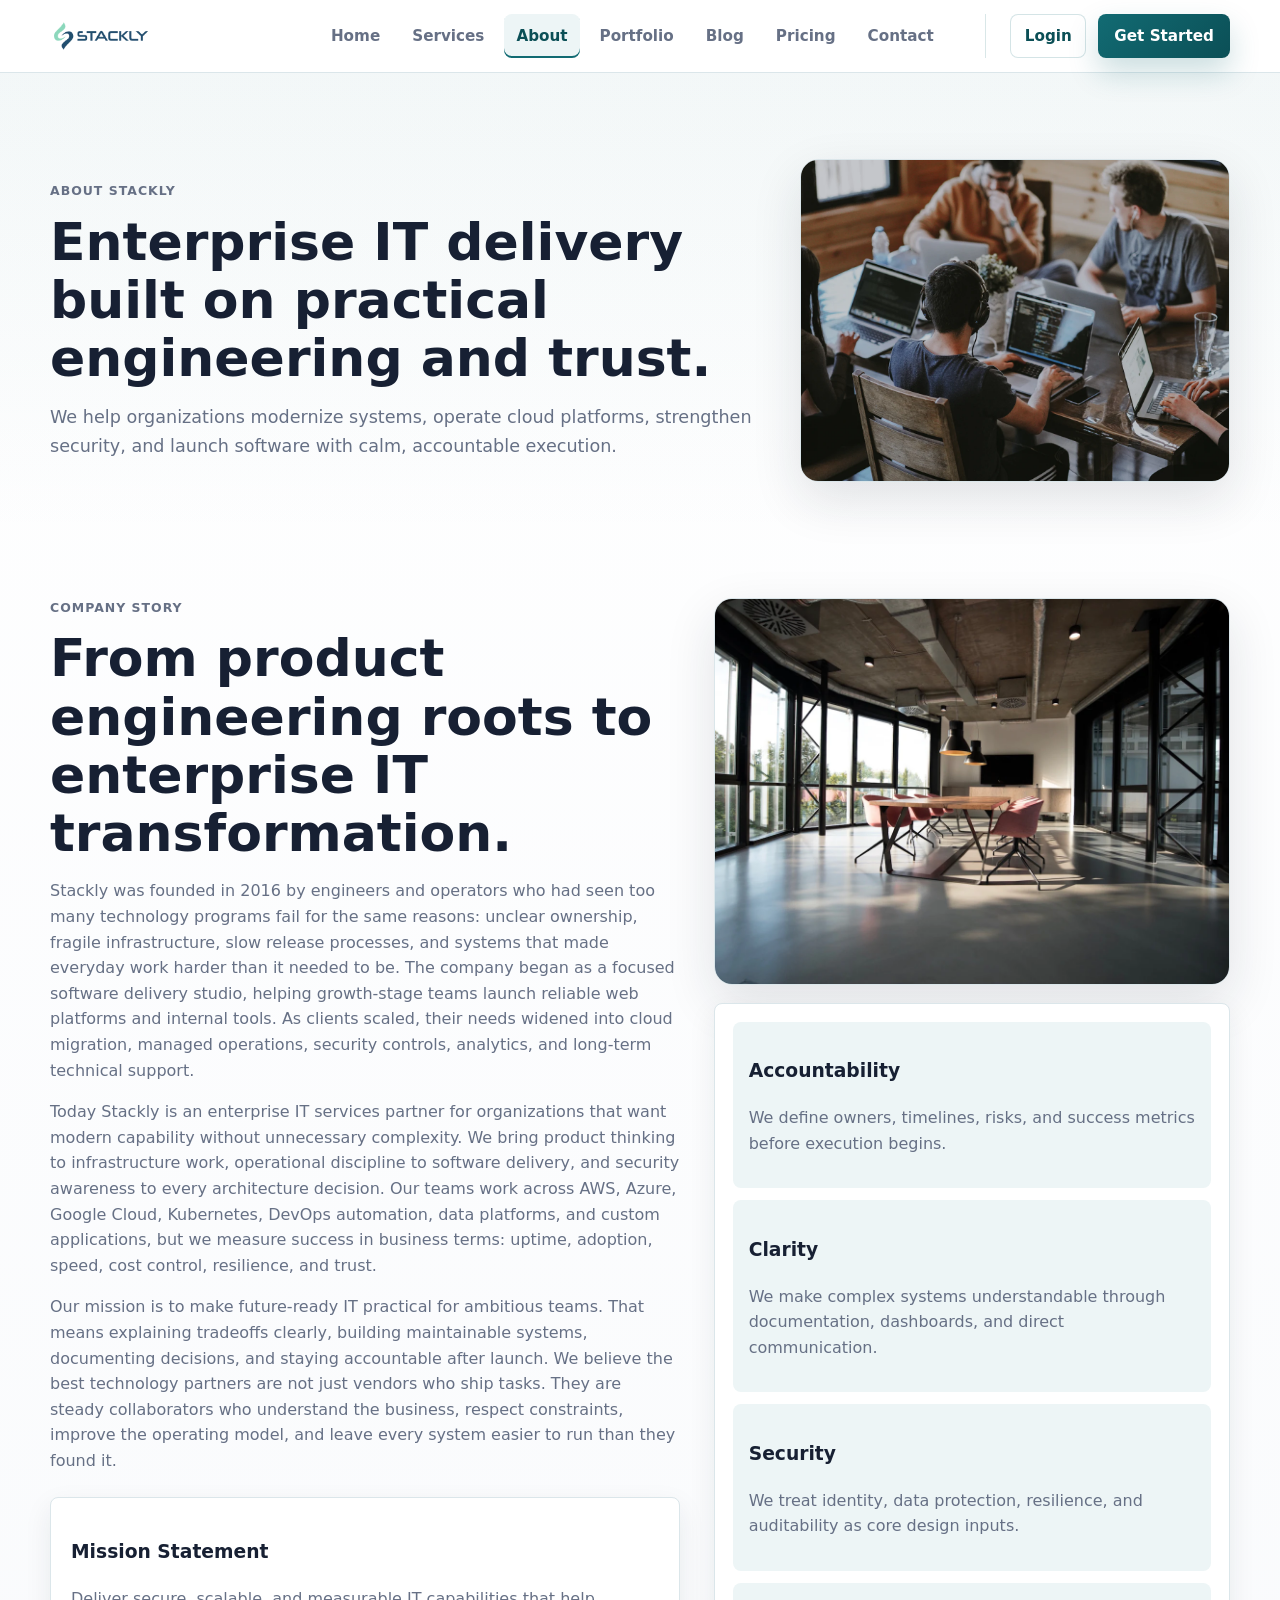
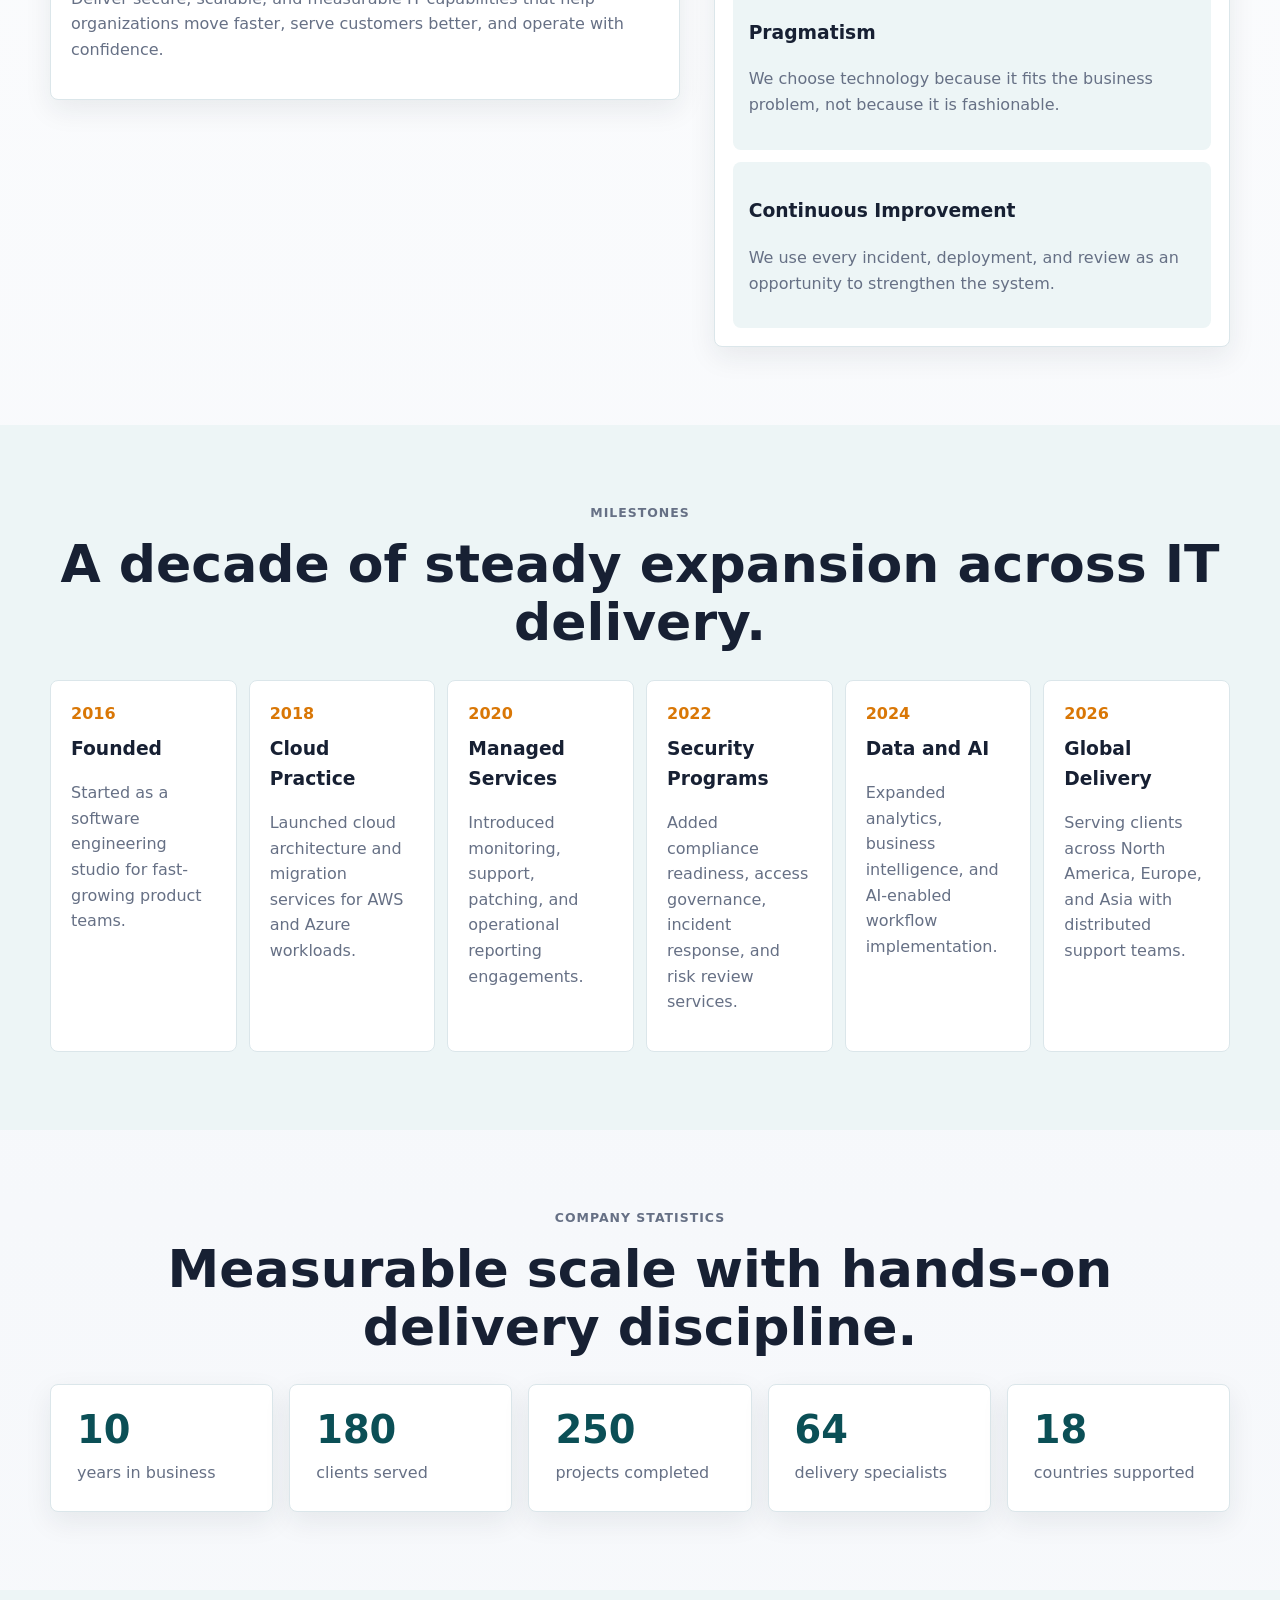
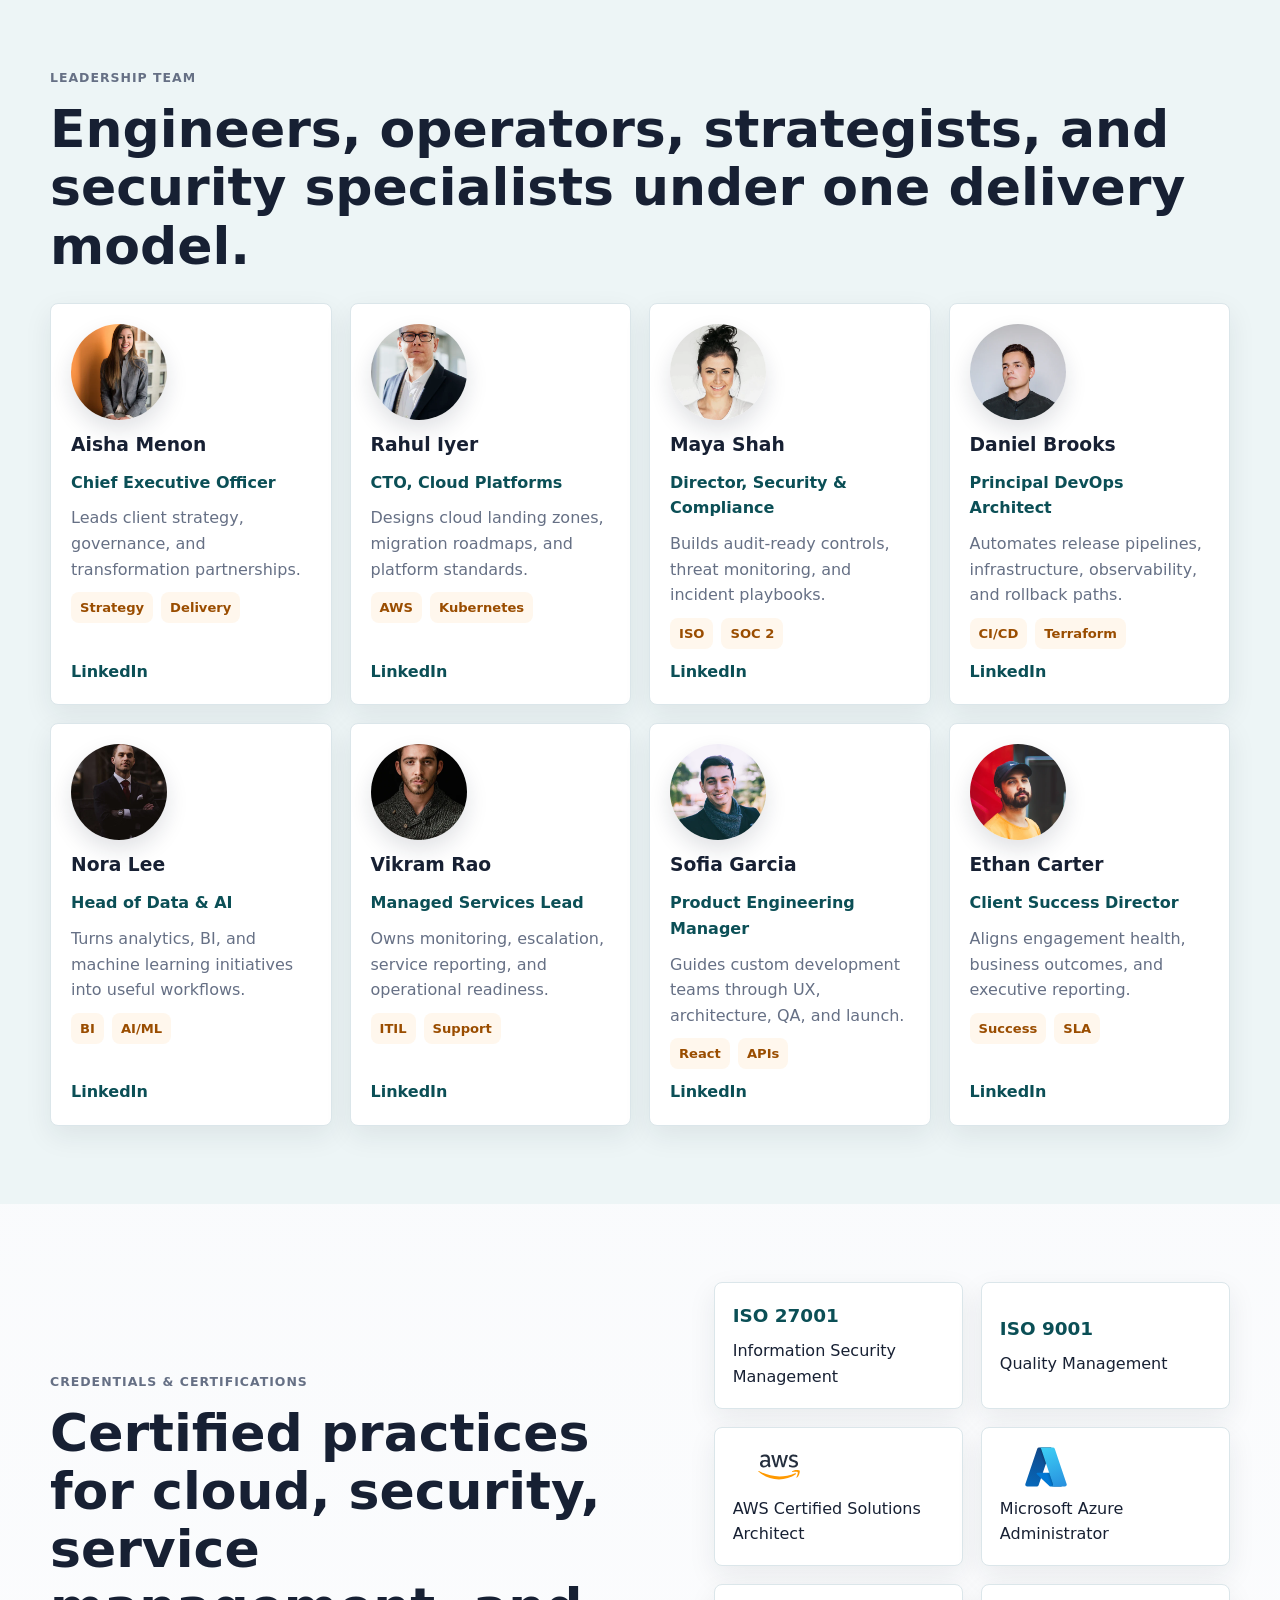
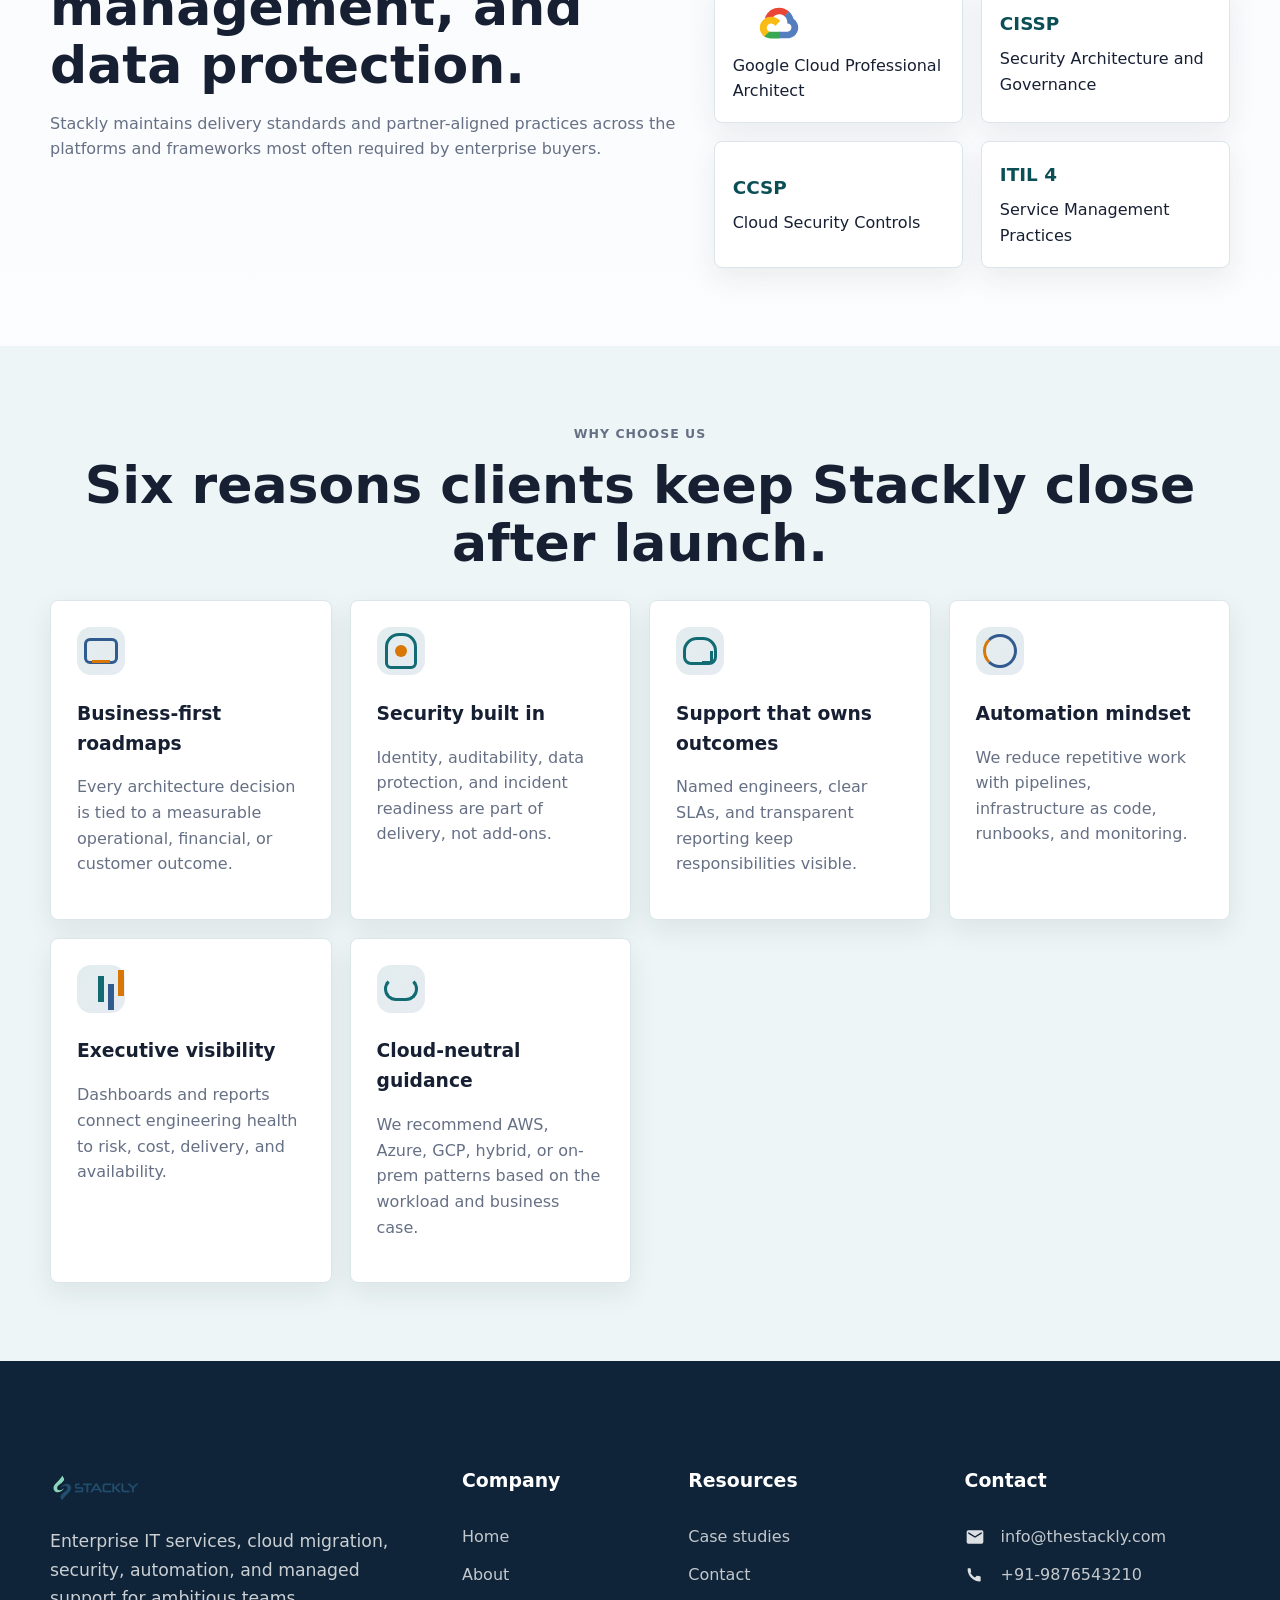
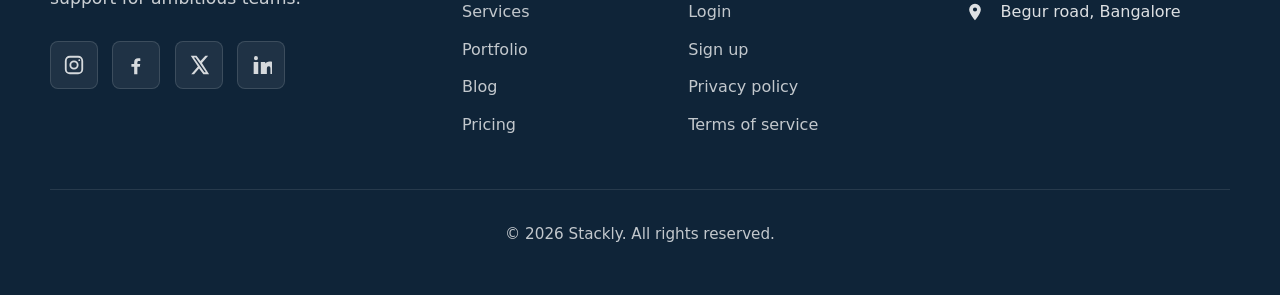
==== commit a819bca4: "footter" ====
--- a/about.html
+++ b/about.html
@@ -239,9 +239,11 @@
       <div>
         <h4>Company</h4>
         <ul class="footer-links">
-          <li><a href="index.html">Home</a></li>
+         <li><a href="index.html">Home</a></li>
           <li><a href="about.html">About</a></li>
           <li><a href="services.html">Services</a></li>
+          <li><a href="portfolio.html">Portfolio</a></li>
+          <li><a href="blog.html">Blog</a></li>
           <li><a href="pricing.html">Pricing</a></li>
         </ul>
       </div>
--- a/style.css
+++ b/style.css
@@ -190,6 +190,7 @@
 
 img {
   display: block;
+  height: auto;
 }
 
 a {
@@ -460,6 +461,7 @@
 
 .nav-actions {
   flex-direction: column;
+  gap: 10px;
 }
 
 .nav-links a,
@@ -491,8 +493,21 @@
 .nav-cta,
 .nav-actions .nav-cta {
   color: #fff;
-  background: var(--primary);
-  box-shadow: 0 8px 20px rgba(18, 107, 115, 0.2);
+  background: linear-gradient(135deg, var(--primary), var(--primary-dark));
+  border-color: transparent;
+  box-shadow: 0 14px 30px rgba(18, 107, 115, 0.22);
+}
+
+.nav-actions .login-link {
+  color: var(--primary-dark);
+  background: #fff;
+  border: 1px solid rgba(18, 107, 115, 0.18);
+}
+
+.nav-actions .login-link:hover {
+  color: var(--primary-dark);
+  background: rgba(18, 107, 115, 0.08);
+  border-color: rgba(18, 107, 115, 0.34);
 }
 
 .nav-cta:hover,
@@ -506,11 +521,15 @@
   align-items: center;
   justify-content: center;
   min-height: 40px;
+  max-width: 160px;
   padding: 8px 12px;
   border: 1px solid var(--line);
   border-radius: var(--radius);
   background: #fff;
   font-weight: 800;
+  overflow: hidden;
+  text-overflow: ellipsis;
+  white-space: nowrap;
 }
 
 .hero,
@@ -523,12 +542,12 @@
 }
 
 .hero {
-  min-height: calc(100vh - 72px);
+  min-height: auto;
   display: grid;
   grid-template-columns: minmax(0, 1fr) minmax(360px, 0.86fr);
   align-items: center;
   gap: 48px;
-  padding: 82px 0;
+  padding: 10px 0 64px;
 }
 
 .hero.hero-404 {
@@ -622,8 +641,11 @@
 }
 
 .hero h1 {
-  max-width: 820px;
-  font-size: 4.45rem;
+  max-width: 680px;
+  color: #172033;
+  font-size: clamp(2.15rem, 3.4vw, 3rem);
+  line-height: 1.12;
+  font-weight: 900;
 }
 
 .hero-content,
@@ -653,9 +675,15 @@
 }
 
 .hero-subhead {
-  max-width: 680px;
-  margin: 20px 0 0;
-  font-size: 1.15rem;
+  max-width: 610px;
+  margin: 16px 0 0;
+  font-size: 15px;
+  line-height: 1.7;
+}
+
+.hero .eyebrow,
+.hero-actions .btn {
+  font-size: 15px;
 }
 
 .eyebrow {
@@ -678,8 +706,8 @@
 
 .hero-benefits {
   display: grid;
-  gap: 12px;
-  max-width: 720px;
+  gap: 9px;
+  max-width: 620px;
 }
 
 .hero-benefits li,
@@ -689,6 +717,11 @@
   position: relative;
   padding-left: 30px;
   color: var(--muted);
+}
+
+.hero-benefits li {
+  font-size: 15px;
+  line-height: 1.55;
 }
 
 .hero-benefits li span,
@@ -711,7 +744,7 @@
   display: flex;
   flex-wrap: wrap;
   gap: 12px;
-  margin-top: 30px;
+  margin-top: 26px;
 }
 
 .btn {
@@ -789,10 +822,10 @@
   position: relative;
   margin: 0;
   border: 1px solid rgba(255, 255, 255, 0.7);
-  border-radius: 24px;
+  border-radius: 22px;
   overflow: hidden;
   background: #dfecef;
-  box-shadow: var(--shadow);
+  box-shadow: 0 24px 70px rgba(23, 32, 51, 0.14);
 }
 
 .hero-media::after,
@@ -818,16 +851,16 @@
   z-index: 2;
   display: grid;
   gap: 5px;
-  padding: 18px;
+  padding: 16px 18px;
   border: 1px solid rgba(255, 255, 255, 0.55);
   border-radius: 14px;
-  background: rgba(255, 255, 255, 0.88);
+  background: rgba(255, 255, 255, 0.92);
   backdrop-filter: blur(12px);
 }
 
 .hero-media strong {
   color: var(--primary-dark);
-  font-size: 2rem;
+  font-size: 1.75rem;
   line-height: 1;
 }
 
@@ -1119,13 +1152,13 @@
 
 .engagement-section {
   display: grid;
-  gap: 42px;
+  gap: 38px;
 }
 
 .engagement-row {
   display: grid;
-  grid-template-columns: minmax(320px, 0.9fr) minmax(0, 1fr);
-  gap: 34px;
+  grid-template-columns: minmax(360px, 1.08fr) minmax(0, 0.92fr);
+  gap: 44px;
   align-items: center;
 }
 
@@ -1144,10 +1177,82 @@
   box-shadow: var(--shadow);
 }
 
+.engagement-image img {
+  aspect-ratio: 4 / 3;
+}
+
+.engagement-copy {
+  display: grid;
+  align-content: center;
+  gap: 14px;
+  font-size: 0.94rem;
+}
+
 .engagement-copy h3 {
   margin: 0;
-  font-size: 2.05rem;
-  line-height: 1.12;
+  font-size: clamp(1.45rem, 1.8vw, 1.75rem);
+  line-height: 1.14;
+}
+
+.engagement-copy p {
+  margin: 0;
+  line-height: 1.6;
+}
+
+.engagement-copy .eyebrow {
+  margin: 0;
+}
+
+.engagement-copy .icon-list,
+.engagement-copy .result-grid {
+  margin: 0;
+}
+
+.engagement-copy .two-column {
+  gap: 8px 16px;
+}
+
+.engagement-copy .icon-list li,
+.engagement-copy .timeline-list li,
+.engagement-copy .result-grid span {
+  font-size: 0.9rem;
+  line-height: 1.45;
+}
+
+.engagement-copy .highlight-strip {
+  padding: 14px 16px;
+  margin: 0;
+}
+
+.engagement-copy .timeline-list {
+  gap: 9px;
+  margin: 0;
+}
+
+.engagement-copy .timeline-list li {
+  grid-template-columns: 42px 1fr;
+  gap: 10px;
+}
+
+.engagement-copy .timeline-list span {
+  min-height: 32px;
+}
+
+.engagement-copy .result-grid {
+  gap: 12px;
+}
+
+.engagement-copy .result-grid div {
+  padding: 16px;
+}
+
+.engagement-copy .result-grid strong {
+  font-size: 1.55rem;
+}
+
+.engagement-copy .btn {
+  justify-self: start;
+  margin-top: 2px;
 }
 
 .two-column {
@@ -2435,9 +2540,17 @@
   }
 }
 
-@media (min-width: 1024px) {
+@media (min-width: 1040px) {
   .menu-toggle {
     display: none;
+  }
+
+  .navbar {
+    flex-wrap: nowrap;
+  }
+
+  .logo {
+    flex: 0 0 auto;
   }
 
   .nav-menu {
@@ -2446,6 +2559,7 @@
     max-height: none;
     display: flex;
     flex: 1;
+    min-width: 0;
     flex-direction: row;
     align-items: center;
     justify-content: flex-end;
@@ -2462,10 +2576,35 @@
     align-items: center;
   }
 
+  .nav-links {
+    flex: 0 1 auto;
+    gap: clamp(4px, 0.7vw, 8px);
+  }
+
+  .nav-actions {
+    flex: 0 0 auto;
+    gap: 12px;
+    margin-left: clamp(1rem, 2vw, 2rem);
+    padding-left: clamp(1rem, 2vw, 1.5rem);
+    border-left: 1px solid rgba(18, 107, 115, 0.16);
+  }
+
   .nav-links a,
   .nav-actions a,
   .logout-btn {
     width: auto;
+    white-space: nowrap;
+    font-size: 0.95rem;
+  }
+
+  .nav-actions .login-link {
+    min-width: 76px;
+  }
+
+  .nav-actions .nav-cta {
+    min-width: 118px;
+    padding-right: 16px;
+    padding-left: 16px;
   }
 }
 
@@ -2485,7 +2624,7 @@
   }
 
   .hero h1 {
-    font-size: 3.1rem;
+    font-size: 2.35rem;
   }
 
   .page-hero h1 {
@@ -2585,13 +2724,13 @@
   }
 
   .hero {
-    padding: 56px 0;
+    padding: 10px 0 48px;
   }
 
   .hero h1 {
     width: 360px !important;
     max-width: 100% !important;
-    font-size: 1.82rem;
+    font-size: 1.62rem;
     line-height: 1.16;
     white-space: normal !important;
     overflow-wrap: anywhere;
@@ -2709,3 +2848,713 @@
   object-fit: contain;
   display: block;
 }
+
+/* Mobile-first responsive safety layer */
+html,
+body {
+  max-width: 100%;
+  overflow-x: clip;
+}
+
+body.nav-open {
+  overflow: hidden;
+}
+
+body,
+main,
+header,
+footer,
+section,
+article,
+aside,
+nav,
+div {
+  min-width: 0;
+}
+
+p,
+h1,
+h2,
+h3,
+h4,
+h5,
+h6,
+a,
+span,
+li,
+strong,
+small,
+label,
+button {
+  overflow-wrap: anywhere;
+}
+
+.navbar,
+.hero,
+.page-hero,
+.section,
+.auth-page,
+.footer,
+.container,
+.site-footer .container {
+  width: min(100% - 1.5rem, var(--container));
+  max-width: var(--container);
+}
+
+.section.muted {
+  width: 100%;
+  max-width: none;
+  padding-right: max(0.75rem, calc((100% - var(--container)) / 2));
+  padding-left: max(0.75rem, calc((100% - var(--container)) / 2));
+}
+
+.hero,
+.story-section,
+.split,
+.contact-layout,
+.visual-hero,
+.profile-dashboard,
+.engagement-row,
+.metric-grid,
+.stat-grid,
+.testimonial-grid,
+.service-catalog-grid,
+.portfolio-grid,
+.blog-grid,
+.team-grid,
+.team-grid.expanded,
+.industry-grid,
+.differentiator-grid,
+.addon-grid,
+.channel-grid,
+.pricing-grid,
+.location-grid,
+.credential-grid,
+.detail-grid,
+.result-grid,
+.timeline,
+.form-grid,
+.response-grid,
+.mini-card-grid,
+.status-grid,
+.project-list,
+.profile-stats,
+.two-column,
+.footer-grid,
+.site-footer .footer-grid {
+  grid-template-columns: 1fr;
+}
+
+.hero {
+  min-height: auto;
+  gap: clamp(1.5rem, 6vw, 3rem);
+  padding: 10px 0 clamp(3rem, 8vw, 4.5rem);
+}
+
+.hero h1,
+.page-hero h1,
+.section h2,
+.auth-card h1 {
+  max-width: 100%;
+  line-height: 1.12;
+}
+
+.hero h1 {
+  font-size: clamp(1.85rem, 8vw, 2.6rem);
+}
+
+.hero h1 br {
+  display: none;
+}
+
+.section h2,
+.page-hero h1 {
+  font-size: clamp(2rem, 8vw, 2.9rem);
+}
+
+.hero-subhead,
+.page-hero p:not(.eyebrow),
+.section-heading,
+.section-heading p:not(.eyebrow) {
+  max-width: 100%;
+}
+
+.hero-media {
+  border-radius: 1rem;
+}
+
+.hero-media img,
+.visual-hero img,
+.engagement-image img,
+.story-visual img,
+.article-hero,
+.location-card iframe {
+  width: 100%;
+  max-width: 100%;
+}
+
+.hero-media img {
+  min-height: 0;
+  aspect-ratio: 4 / 3;
+  object-fit: cover;
+}
+
+.hero-media figcaption {
+  left: 0.75rem;
+  right: 0.75rem;
+  bottom: 0.75rem;
+  padding: 0.875rem;
+}
+
+.hero-media strong {
+  font-size: clamp(1.35rem, 7vw, 2rem);
+}
+
+.btn,
+.nav-links a,
+.nav-actions a,
+.logout-btn,
+.filter-btn,
+.share-row button,
+.toc a,
+.mini-card-grid a,
+input,
+select,
+textarea {
+  min-height: 44px;
+}
+
+.hero-actions,
+.cta-band,
+.discount-banner,
+.panel-heading,
+.profile-empty,
+.author-box,
+.password-field {
+  align-items: stretch;
+}
+
+.hero-actions .btn,
+.cta-band .btn,
+.discount-banner .btn,
+.profile-actions .btn {
+  width: 100%;
+}
+
+.rich-card,
+.testimonial-card,
+.portfolio-card-body,
+.blog-card-body,
+.pricing-card,
+.form-card,
+.contact-panel,
+.blog-post-full,
+.related-articles,
+.profile-empty,
+.profile-summary,
+.project-panel,
+.location-card,
+.industry-grid article,
+.differentiator-grid article,
+.addon-grid article,
+.metric-grid article,
+.stat-grid article,
+.result-grid div {
+  padding: clamp(1rem, 4vw, 1.625rem);
+}
+
+.testimonial-card p {
+  min-height: 0;
+}
+
+.pricing-card.featured,
+.pricing-card.featured:hover,
+.btn:hover,
+.card:hover,
+.rich-card:hover,
+.portfolio-card:hover,
+.blog-card:hover,
+.pricing-card:hover,
+.testimonial-card:hover,
+.team-card:hover,
+.addon-grid article:hover,
+.industry-grid article:hover,
+.differentiator-grid article:hover {
+  transform: none;
+}
+
+.toolbar,
+.filter-bar,
+.sort-control,
+.case-metrics,
+.comparison-mini,
+.footer-social,
+.profile-actions,
+.share-row,
+.toc {
+  max-width: 100%;
+}
+
+.toolbar,
+.filter-bar {
+  align-items: stretch;
+}
+
+.filter-btn,
+.sort-control,
+.sort-control select {
+  width: 100%;
+}
+
+.table-wrap,
+.blog-post-full pre,
+.tech-carousel {
+  max-width: 100%;
+  -webkit-overflow-scrolling: touch;
+}
+
+.comparison-table {
+  min-width: 42rem;
+}
+
+.nav-menu {
+  z-index: 120;
+}
+
+.site-footer {
+  padding: clamp(3rem, 10vw, 6.75rem) 0 clamp(2rem, 7vw, 3rem);
+}
+
+.site-footer .container {
+  width: min(100% - 1.5rem, 1700px);
+}
+
+.site-footer .footer-grid {
+  gap: 2rem;
+  margin-bottom: 2.5rem;
+  text-align: left;
+}
+
+.footer-brand {
+  justify-items: start;
+  text-align: left;
+}
+
+.footer-brand p {
+  max-width: 100%;
+  margin-top: 1.25rem;
+}
+
+.footer-social {
+  justify-content: flex-start;
+  flex-wrap: wrap;
+}
+
+.footer-social__link {
+  width: 48px;
+  height: 48px;
+  border-radius: var(--radius);
+}
+
+.footer-contact li {
+  min-width: 0;
+}
+
+.footer-bottom {
+  padding-top: 2rem;
+}
+
+@media (max-width: 1279px) {
+  .navbar,
+  .hero,
+  .page-hero,
+  .section,
+  .auth-page,
+  .footer,
+  .container,
+  .site-footer .container {
+    width: calc(100% - 1.5rem) !important;
+    max-width: var(--container) !important;
+  }
+
+  .hero h1,
+  .hero-content,
+  .hero-subhead,
+  .hero-benefits {
+    width: auto !important;
+    max-width: 100% !important;
+  }
+
+  .navbar {
+    min-height: 64px;
+  }
+
+  .nav-menu {
+    position: fixed;
+    top: 64px;
+    right: 0.75rem;
+    left: 0.75rem;
+    width: auto;
+    max-height: calc(100dvh - 5.5rem);
+    padding: 1rem;
+  }
+
+  .nav-menu.open {
+    display: flex;
+  }
+
+  .nav-links,
+  .nav-actions {
+    width: 100%;
+    flex-direction: column;
+    align-items: stretch;
+  }
+
+  .nav-links a,
+  .nav-actions a,
+  .logout-btn,
+  .user-pill {
+    width: 100%;
+    justify-content: center;
+  }
+
+  .visual-hero,
+  .engagement-row,
+  .story-section,
+  .split,
+  .contact-layout,
+  .profile-dashboard {
+    gap: 1.5rem;
+  }
+
+  .engagement-row.reverse .engagement-image {
+    order: 0;
+  }
+}
+
+@media (max-width: 480px) {
+  .navbar,
+  .hero,
+  .page-hero,
+  .section,
+  .auth-page,
+  .footer,
+  .container,
+  .site-footer .container {
+    width: calc(100% - 1rem) !important;
+  }
+
+  .section,
+  .section.muted {
+    padding-top: 3rem;
+    padding-bottom: 3rem;
+  }
+
+  .page-hero {
+    padding-top: 3.25rem;
+    padding-bottom: 2rem;
+  }
+
+  .hero {
+    padding-top: 10px;
+    padding-bottom: 3rem;
+  }
+
+  .hero-subhead,
+  .page-hero p:not(.eyebrow) {
+    font-size: 15px;
+  }
+
+  .logo img,
+  .logo-img,
+  .logo__img,
+  .site-footer .logo__img {
+    max-height: 34px;
+    height: auto;
+  }
+
+  .menu-toggle {
+    width: 44px;
+    min-width: 44px;
+    height: 44px;
+  }
+
+  .nav-menu {
+    top: 64px;
+    right: 0.5rem;
+    left: 0.5rem;
+    max-height: calc(100dvh - 4.75rem);
+  }
+
+  .hero-benefits li,
+  .icon-list li,
+  .feature-list li,
+  .result-list li {
+    padding-left: 1.65rem;
+  }
+
+  .timeline-list li {
+    grid-template-columns: 2.5rem 1fr;
+  }
+
+  .popular-badge {
+    position: static;
+    width: max-content;
+    max-width: 100%;
+  }
+
+  .auth-card {
+    padding: 1rem;
+  }
+
+  .password-field {
+    flex-direction: column;
+  }
+
+  .footer-contact li {
+    gap: 0.75rem;
+  }
+}
+
+@media (max-width: 320px) {
+  .navbar,
+  .hero,
+  .page-hero,
+  .section,
+  .auth-page,
+  .footer,
+  .container,
+  .site-footer .container {
+    width: calc(100% - 0.75rem) !important;
+  }
+
+  .hero h1 {
+    font-size: 1.8rem;
+  }
+
+  .section h2,
+  .page-hero h1,
+  .auth-card h1 {
+    font-size: 1.75rem;
+  }
+
+  .btn,
+  .nav-links a,
+  .nav-actions a,
+  .logout-btn,
+  .filter-btn {
+    padding-right: 0.75rem;
+    padding-left: 0.75rem;
+  }
+
+  .hero-media figcaption {
+    position: static;
+    border-radius: 0;
+    border-right: 0;
+    border-bottom: 0;
+    border-left: 0;
+  }
+
+  .footer-social__link {
+    width: 44px;
+    height: 44px;
+  }
+}
+
+@media (min-width: 480px) {
+  .hero-actions .btn,
+  .cta-band .btn,
+  .discount-banner .btn,
+  .profile-actions .btn {
+    width: auto;
+  }
+}
+
+@media (min-width: 768px) {
+  .navbar,
+  .hero,
+  .page-hero,
+  .section,
+  .auth-page,
+  .footer,
+  .container {
+    width: min(100% - 2rem, var(--container));
+  }
+
+  .site-footer .container {
+    width: min(100% - 4rem, 1700px);
+  }
+
+  .metric-grid,
+  .result-grid,
+  .response-grid,
+  .mini-card-grid,
+  .profile-stats,
+  .status-grid,
+  .project-list,
+  .location-grid,
+  .credential-grid,
+  .form-grid,
+  .two-column {
+    grid-template-columns: repeat(2, minmax(0, 1fr));
+  }
+
+  .testimonial-grid,
+  .service-catalog-grid,
+  .portfolio-grid,
+  .blog-grid,
+  .pricing-grid,
+  .team-grid,
+  .team-grid.expanded,
+  .industry-grid,
+  .differentiator-grid,
+  .addon-grid,
+  .channel-grid,
+  .detail-grid,
+  .stat-grid,
+  .timeline,
+  .site-footer .footer-grid {
+    grid-template-columns: repeat(2, minmax(0, 1fr));
+  }
+
+  .full-span {
+    grid-column: 1 / -1;
+  }
+
+  .hero h1 {
+    font-size: clamp(2.15rem, 3.8vw, 2.85rem);
+  }
+
+  .hero h1 br {
+    display: block;
+  }
+
+  .section h2,
+  .page-hero h1 {
+    font-size: clamp(2.5rem, 4.5vw, 3.25rem);
+  }
+
+  .hero-media img {
+    aspect-ratio: 16 / 10;
+  }
+
+  .toolbar {
+    align-items: center;
+  }
+
+  .filter-btn,
+  .sort-control,
+  .sort-control select {
+    width: auto;
+  }
+
+  .site-footer .footer-grid,
+  .footer-brand {
+    text-align: left;
+  }
+}
+
+@media (min-width: 1024px) {
+  .navbar,
+  .hero,
+  .page-hero,
+  .section,
+  .auth-page,
+  .footer,
+  .container {
+    width: min(100% - 4rem, var(--container));
+  }
+
+  .hero {
+    min-height: min(760px, calc(86vh - 72px));
+    grid-template-columns: minmax(0, 0.92fr) minmax(22rem, 0.98fr);
+    gap: clamp(2rem, 4vw, 3.25rem);
+    padding: 10px 0 clamp(3.5rem, 5vw, 5rem);
+  }
+
+  .hero h1 {
+    font-size: clamp(2.35rem, 3vw, 2.95rem);
+  }
+
+  .story-section,
+  .split,
+  .contact-layout,
+  .profile-dashboard {
+    grid-template-columns: minmax(0, 1fr) minmax(20rem, 0.82fr);
+  }
+
+  .visual-hero {
+    grid-template-columns: minmax(0, 1fr) minmax(18rem, 26.875rem);
+  }
+
+  .engagement-row {
+    grid-template-columns: minmax(24rem, 1.08fr) minmax(0, 0.92fr);
+  }
+
+  .engagement-row.reverse .engagement-image {
+    order: 2;
+  }
+
+  .testimonial-grid,
+  .portfolio-grid,
+  .blog-grid,
+  .pricing-grid,
+  .result-grid,
+  .status-grid,
+  .project-list {
+    grid-template-columns: repeat(3, minmax(0, 1fr));
+  }
+
+  .team-grid,
+  .team-grid.expanded,
+  .industry-grid,
+  .differentiator-grid,
+  .addon-grid,
+  .channel-grid,
+  .detail-grid {
+    grid-template-columns: repeat(4, minmax(0, 1fr));
+  }
+
+  .stat-grid {
+    grid-template-columns: repeat(5, minmax(0, 1fr));
+  }
+
+  .timeline {
+    grid-template-columns: repeat(6, minmax(0, 1fr));
+  }
+
+  .site-footer .footer-grid {
+    grid-template-columns: minmax(16rem, 1.18fr) minmax(8rem, 0.55fr) minmax(10rem, 0.72fr) minmax(16rem, 0.9fr);
+    gap: clamp(2rem, 5vw, 6rem);
+  }
+
+  .pricing-card.featured {
+    transform: translateY(-10px);
+  }
+
+  .pricing-card.featured:hover {
+    transform: translateY(-14px) scale(1.02);
+  }
+}
+
+@media (min-width: 1440px) {
+  :root {
+    --container: 1280px;
+  }
+
+  .site-footer .container {
+    width: min(100% - 8rem, 1700px);
+  }
+
+  .hero {
+    gap: 3rem;
+  }
+
+  .hero h1 {
+    font-size: 3rem;
+  }
+
+  .section h2 {
+    font-size: 3.15rem;
+  }
+}
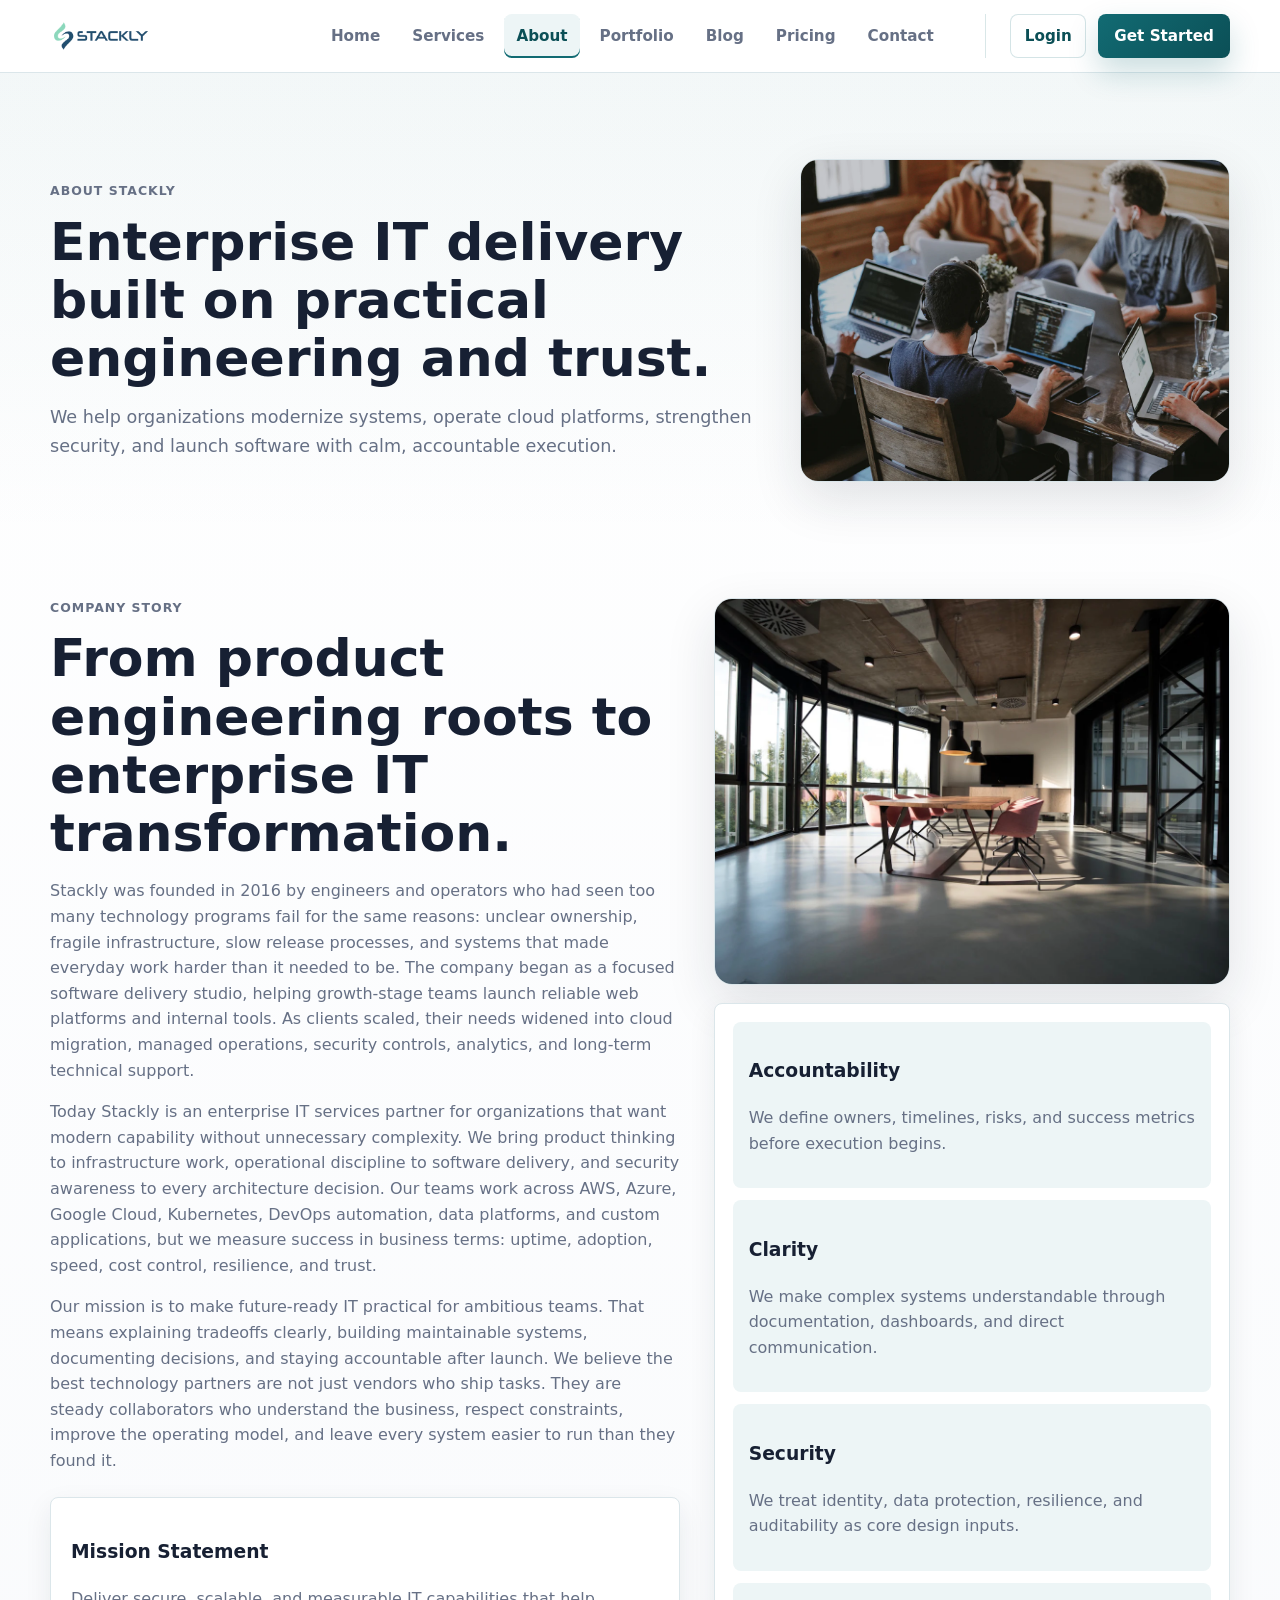
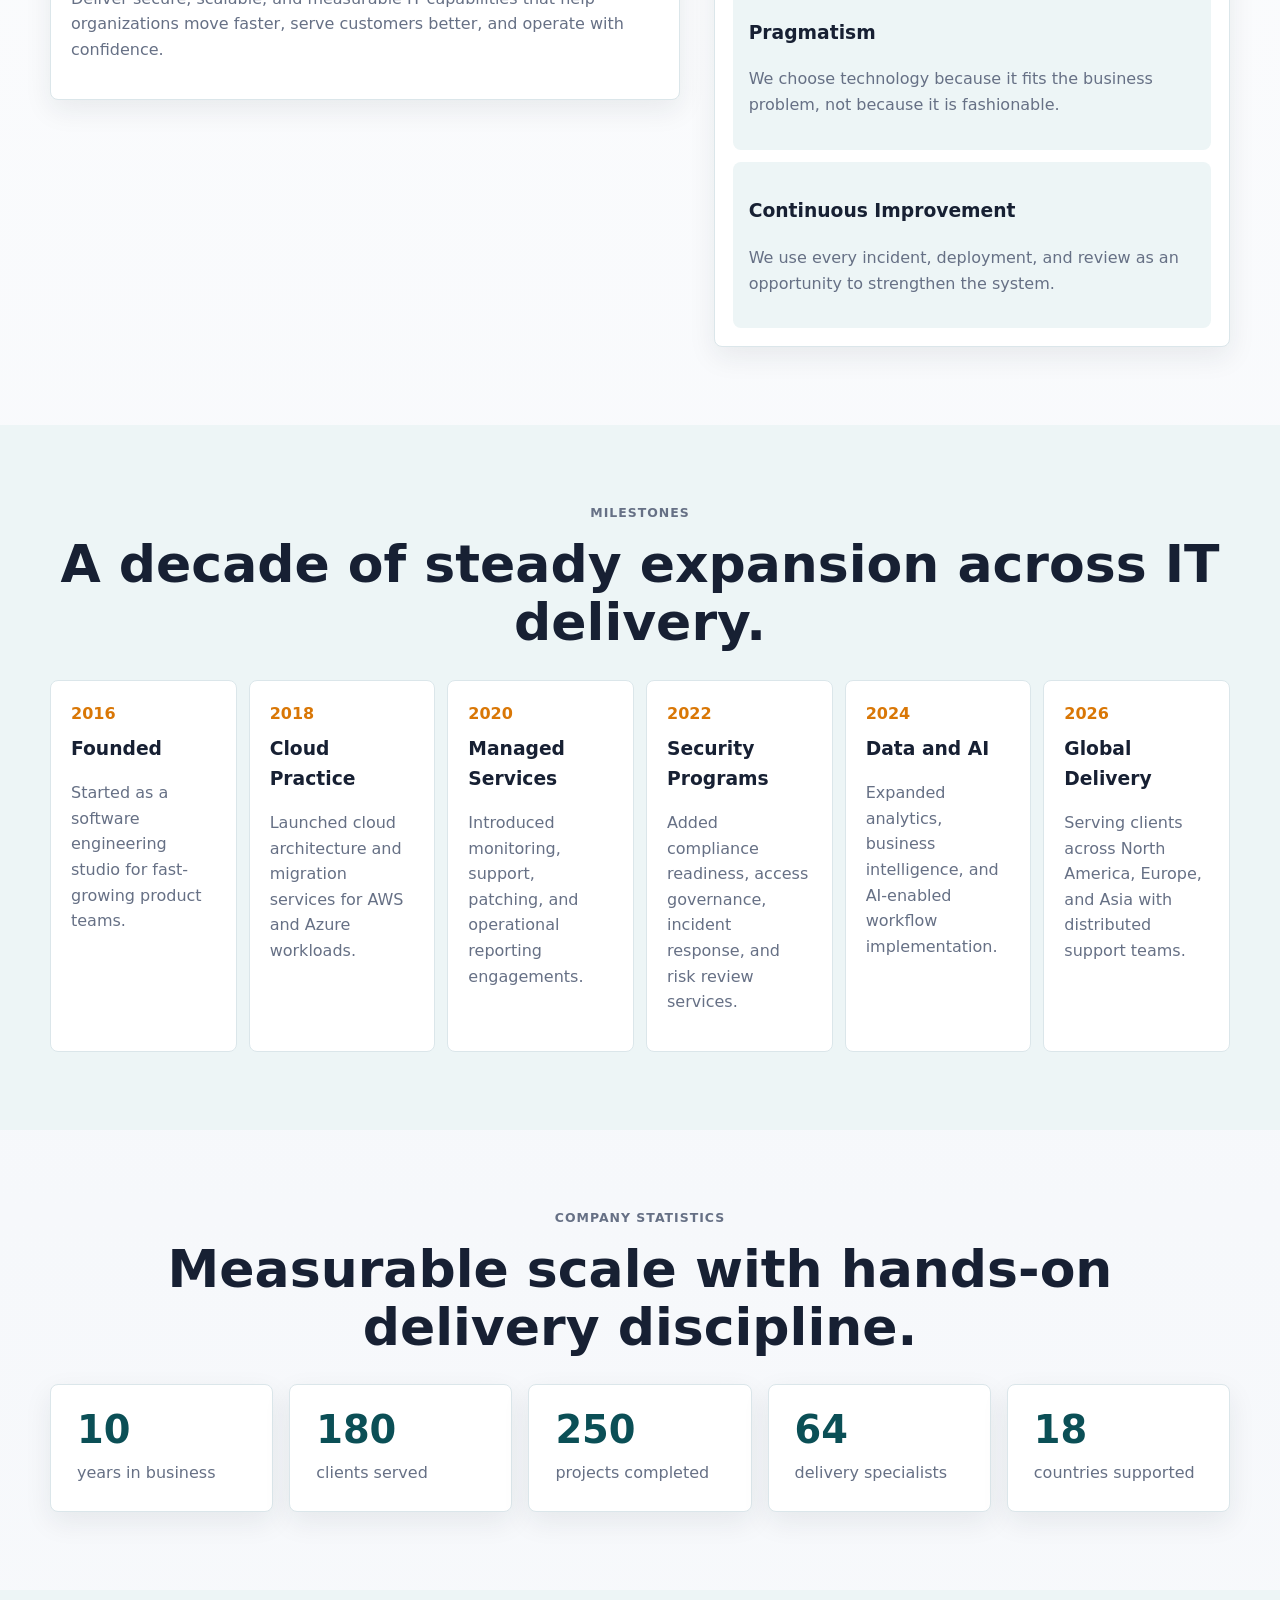
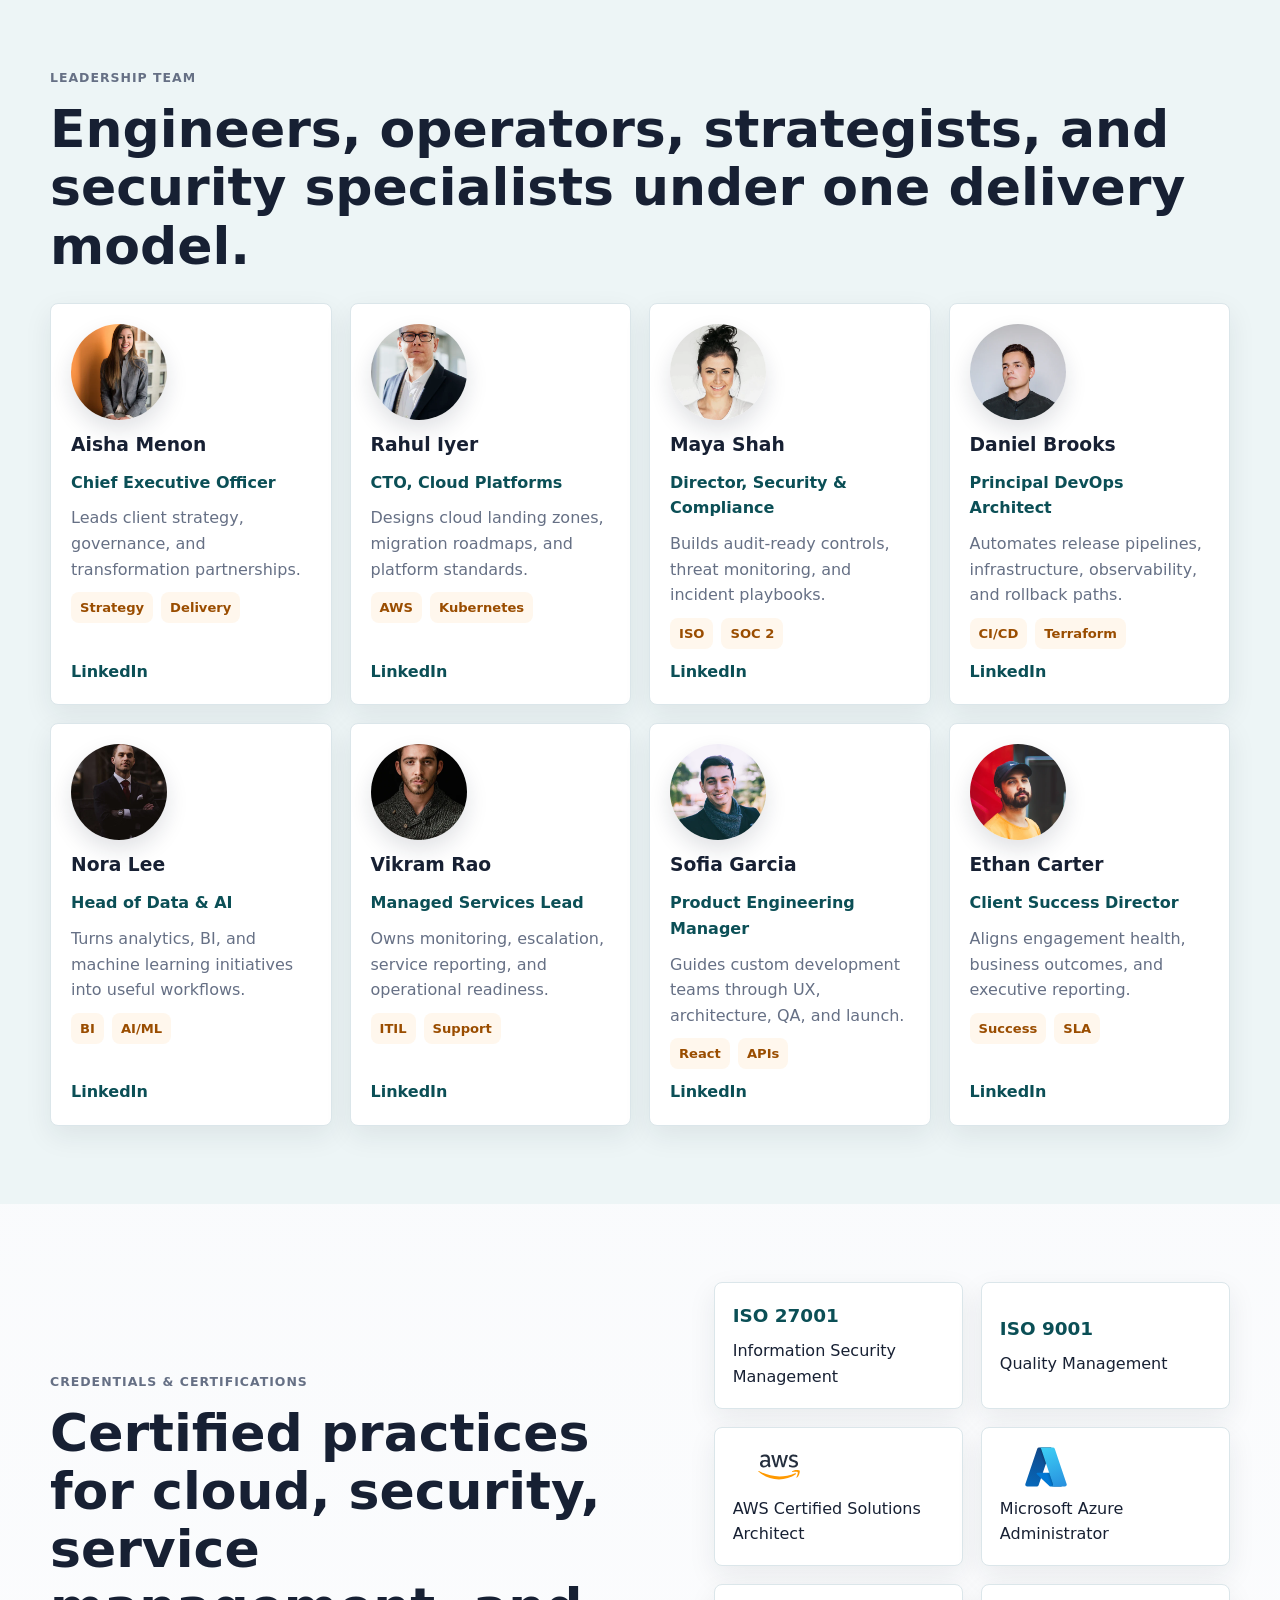
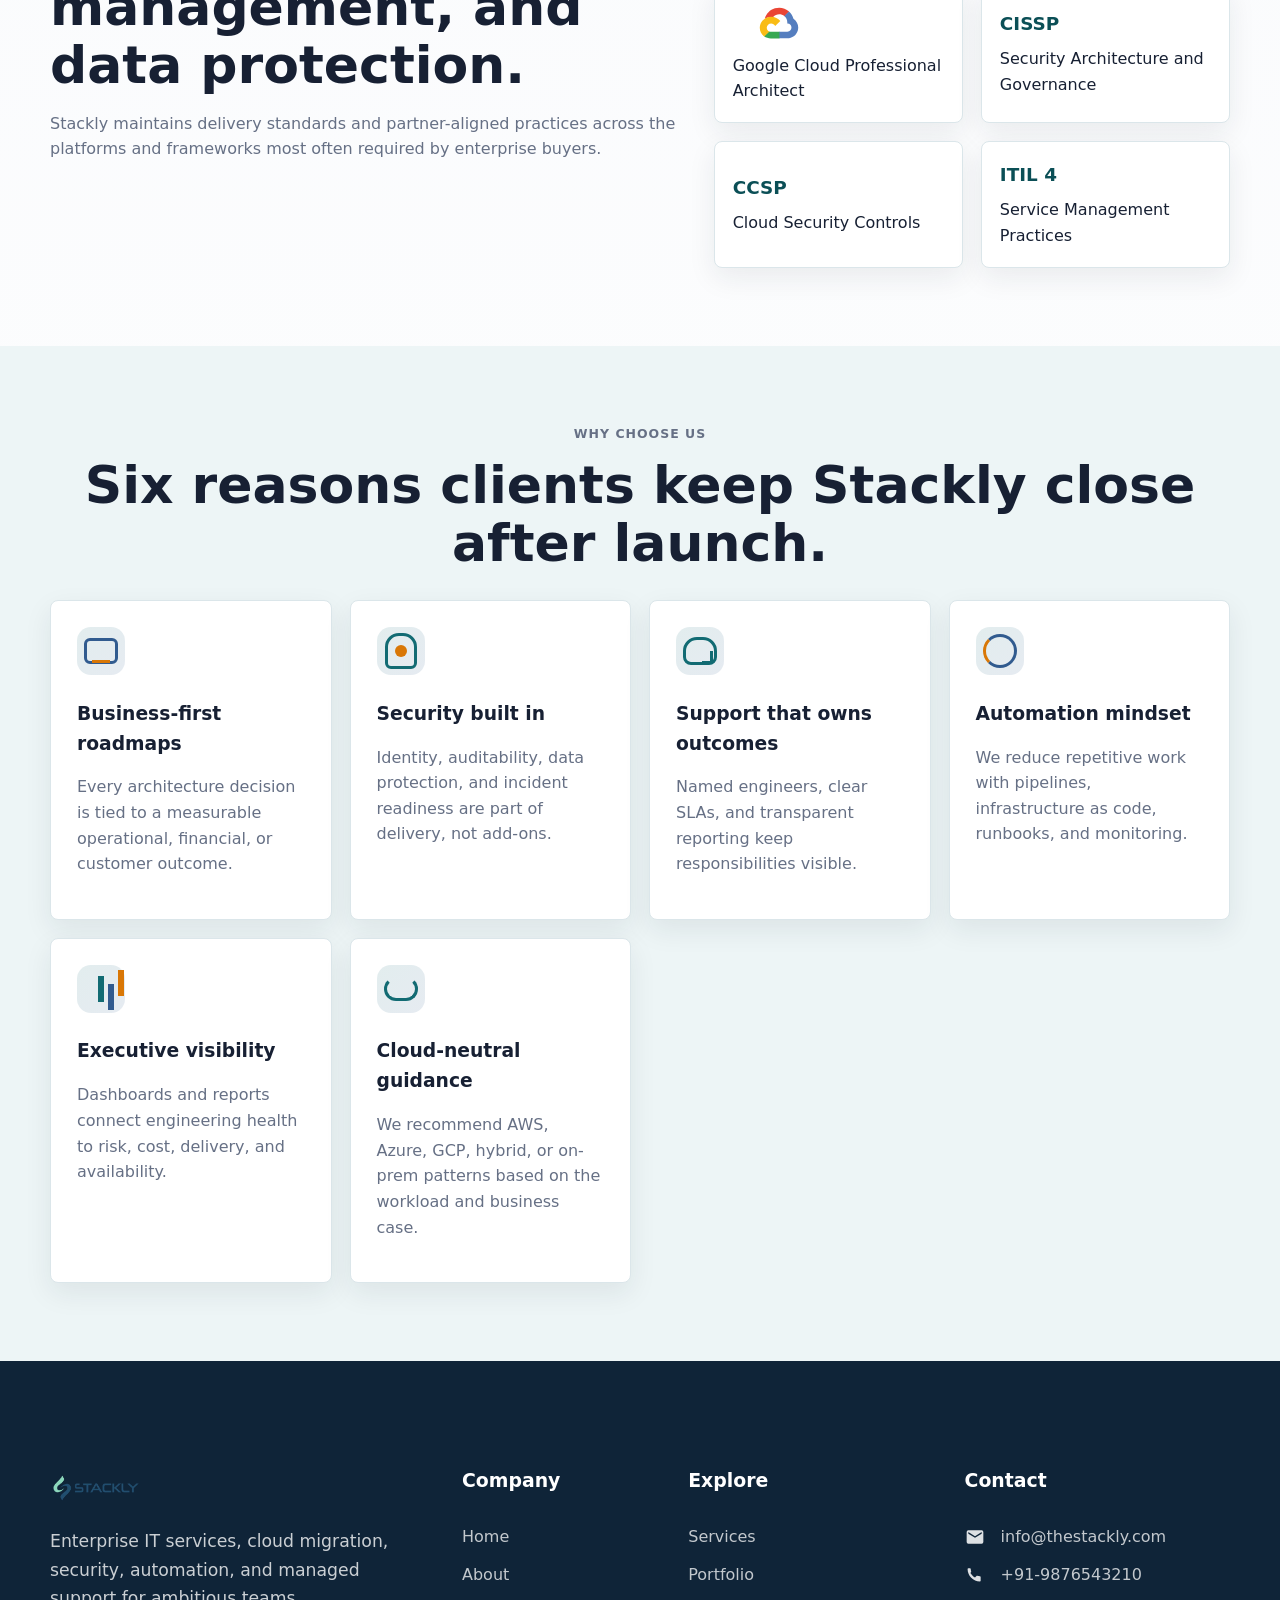
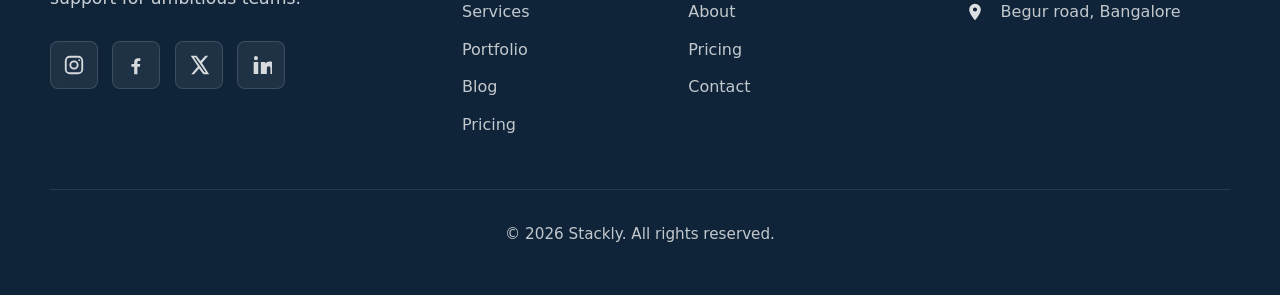
==== commit 5f1f893c: "final" ====
--- a/about.html
+++ b/about.html
@@ -206,7 +206,7 @@
     </section>
   </main>
 
-    <footer class="site-footer">
+   <footer class="site-footer">
     <div class="container footer-grid">
       <div class="footer-brand">
         <a class="logo" href="index.html" aria-label="Stackly home">
@@ -214,22 +214,22 @@
         </a>
         <p>Enterprise IT services, cloud migration, security, automation, and managed support for ambitious teams.</p>
         <div class="footer-social" aria-label="Social links">
-          <a class="footer-social__link" href="https://www.instagram.com/" aria-label="Instagram">
+          <a class="footer-social__link" href="404.html" aria-label="Instagram">
             <svg class="footer-social__icon" viewBox="0 0 24 24" width="22" height="22" aria-hidden="true">
               <path fill="currentColor" d="M7.5 2h9A5.5 5.5 0 0 1 22 7.5v9A5.5 5.5 0 0 1 16.5 22h-9A5.5 5.5 0 0 1 2 16.5v-9A5.5 5.5 0 0 1 7.5 2Zm0 2A3.5 3.5 0 0 0 4 7.5v9A3.5 3.5 0 0 0 7.5 20h9a3.5 3.5 0 0 0 3.5-3.5v-9A3.5 3.5 0 0 0 16.5 4h-9Zm10.25 1.75a1 1 0 1 1 0 2a1 1 0 0 1 0-2ZM12 7a5 5 0 1 1 0 10a5 5 0 0 1 0-10Zm0 2a3 3 0 1 0 0 6a3 3 0 0 0 0-6Z"/>
             </svg>
           </a>
-          <a class="footer-social__link" href="https://www.facebook.com/" aria-label="Facebook">
+          <a class="footer-social__link" href="404.html" aria-label="Facebook">
             <svg class="footer-social__icon" viewBox="0 0 24 24" width="22" height="22" aria-hidden="true">
               <path fill="currentColor" d="M13.5 22v-8h2.7l.4-3H13.5V9.1c0-.9.3-1.6 1.7-1.6h1.5V4.8c-.3 0-1.3-.1-2.5-.1c-2.5 0-4.2 1.5-4.2 4.3V11H7v3h3v8h3.5Z"/>
             </svg>
           </a>
-          <a class="footer-social__link" href="https://twitter.com/" aria-label="Twitter">
+          <a class="footer-social__link" href="404.html" aria-label="Twitter">
             <svg class="footer-social__icon" viewBox="0 0 24 24" width="22" height="22" aria-hidden="true">
               <path fill="currentColor" d="M18.9 2H22l-6.8 7.8L23 22h-6.2l-4.8-6.2L6.6 22H3.5l7.3-8.4L3 2h6.3l4.3 5.6L18.9 2Zm-1.1 18h1.7L8.2 3.9H6.4L17.8 20Z"/>
             </svg>
           </a>
-          <a class="footer-social__link" href="https://www.linkedin.com/" aria-label="LinkedIn">
+          <a class="footer-social__link" href="404.html" aria-label="LinkedIn">
             <svg class="footer-social__icon" viewBox="0 0 24 24" width="22" height="22" aria-hidden="true">
               <path fill="currentColor" d="M6.5 6.7A2.2 2.2 0 1 1 6.5 2.3a2.2 2.2 0 0 1 0 4.4ZM4 21.8V8.6h5v13.2H4Zm7.8 0V8.6h4.8v1.8h.1c.7-1.2 2.3-2.3 4.7-2.3c5 0 5.9 3.3 5.9 7.6v6.1h-5v-5.4c0-1.3 0-3-1.8-3s-2.1 1.4-2.1 2.9v5.5h-5Z"/>
             </svg>
@@ -239,7 +239,7 @@
       <div>
         <h4>Company</h4>
         <ul class="footer-links">
-         <li><a href="index.html">Home</a></li>
+          <li><a href="index.html">Home</a></li>
           <li><a href="about.html">About</a></li>
           <li><a href="services.html">Services</a></li>
           <li><a href="portfolio.html">Portfolio</a></li>
@@ -248,14 +248,13 @@
         </ul>
       </div>
       <div>
-        <h4>Resources</h4>
+        <h4>Explore</h4>
         <ul class="footer-links">
-          <li><a href="portfolio.html">Case studies</a></li>
+          <li><a href="services.html">Services</a></li>
+          <li><a href="portfolio.html">Portfolio</a></li>
+          <li><a href="about.html">About</a></li>
+          <li><a href="pricing.html">Pricing</a></li>
           <li><a href="contact.html">Contact</a></li>
-          <li><a href="login.html">Login</a></li>
-          <li><a href="signup.html">Sign up</a></li>
-          <li><a href="privacy.html">Privacy policy</a></li>
-          <li><a href="terms.html">Terms of service</a></li>
         </ul>
       </div>
       <div>
@@ -283,7 +282,9 @@
                 <path fill="currentColor" d="M12 2a7 7 0 0 1 7 7c0 5.2-7 13-7 13S5 14.2 5 9a7 7 0 0 1 7-7Zm0 9.5A2.5 2.5 0 1 0 12 6.5a2.5 2.5 0 0 0 0 5Z"/>
               </svg>
             </span>
-            <span>Begur road, Bangalore</span>
+           <a href="https://www.google.com/maps?q=Begur+Road+Bangalore" target="_blank">
+  Begur road, Bangalore
+</a>
           </li>
         </ul>
       </div>
--- a/style.css
+++ b/style.css
@@ -2316,8 +2316,13 @@
 .location-card iframe {
   width: 100%;
   min-height: 260px;
+  aspect-ratio: 16 / 9;
   border: 0;
   border-radius: var(--radius);
+}
+
+.location-card a.btn {
+  width: fit-content;
 }
 
 .hidden,
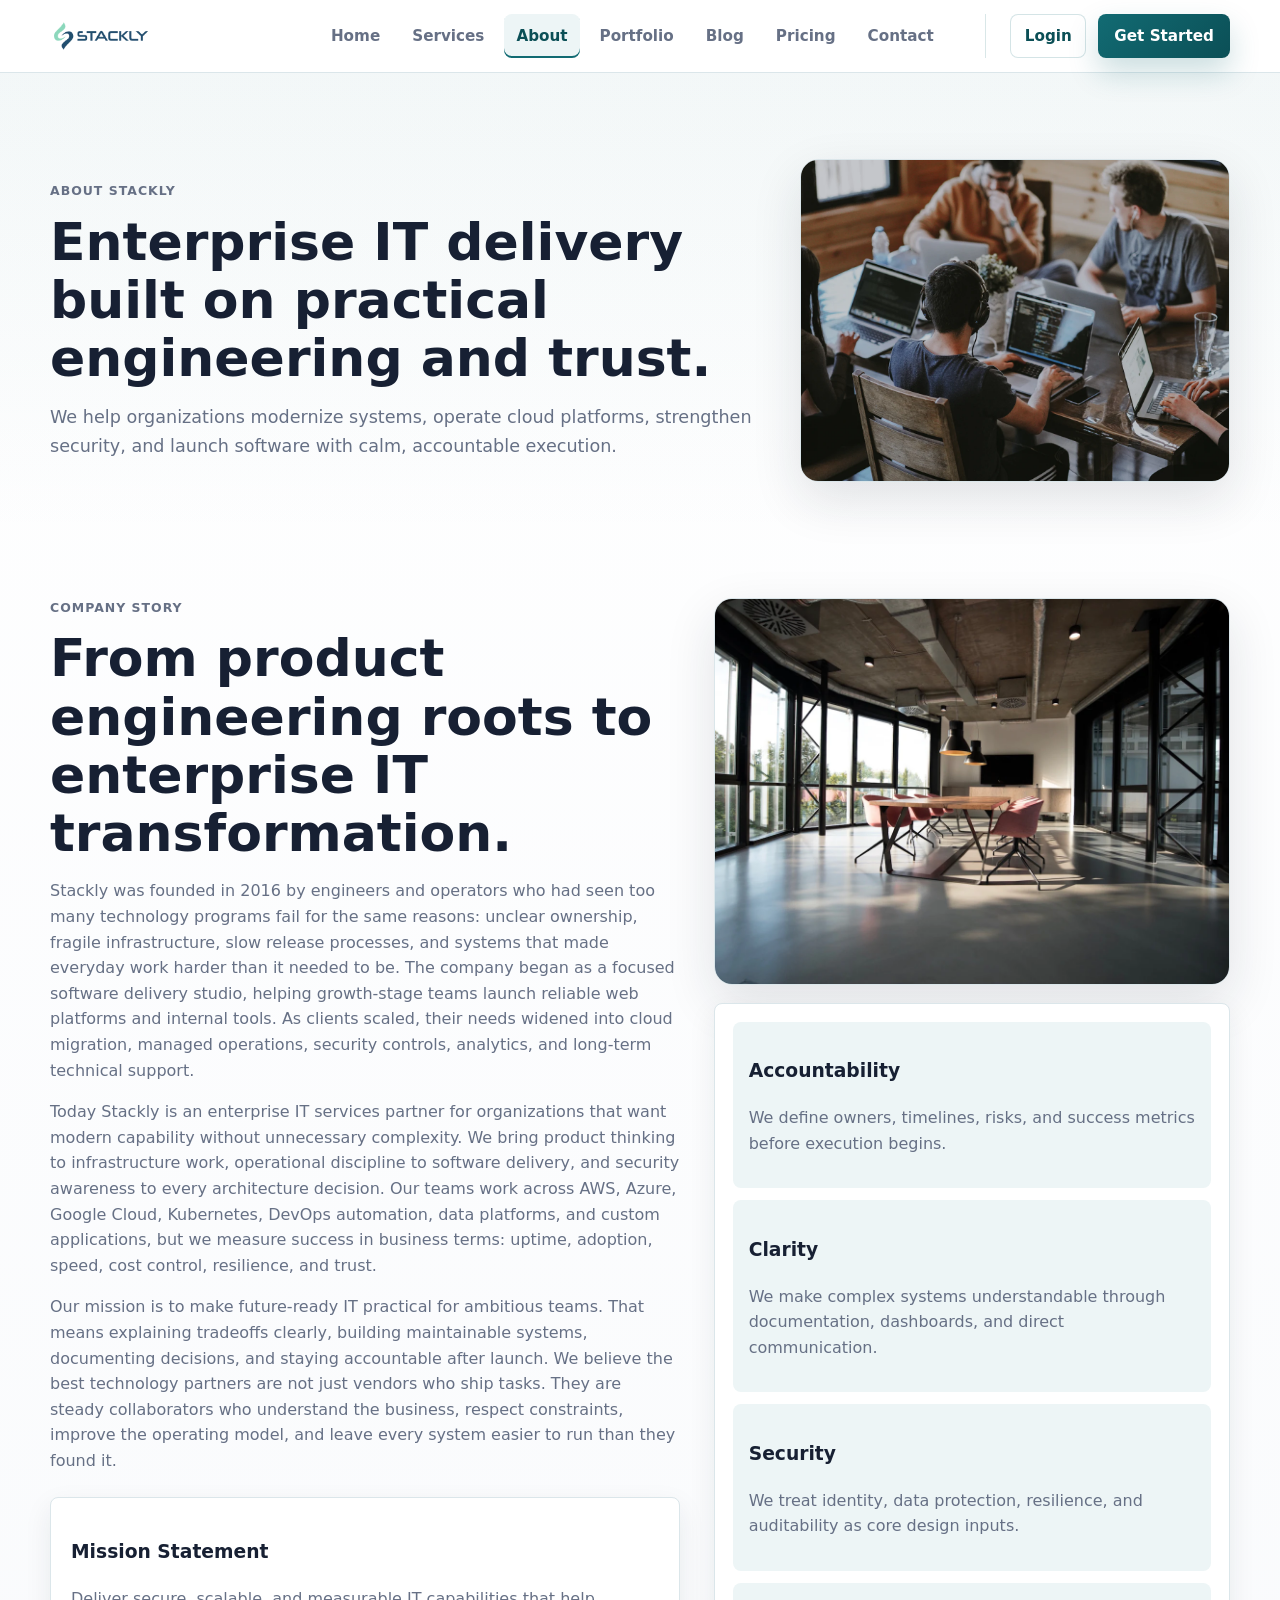
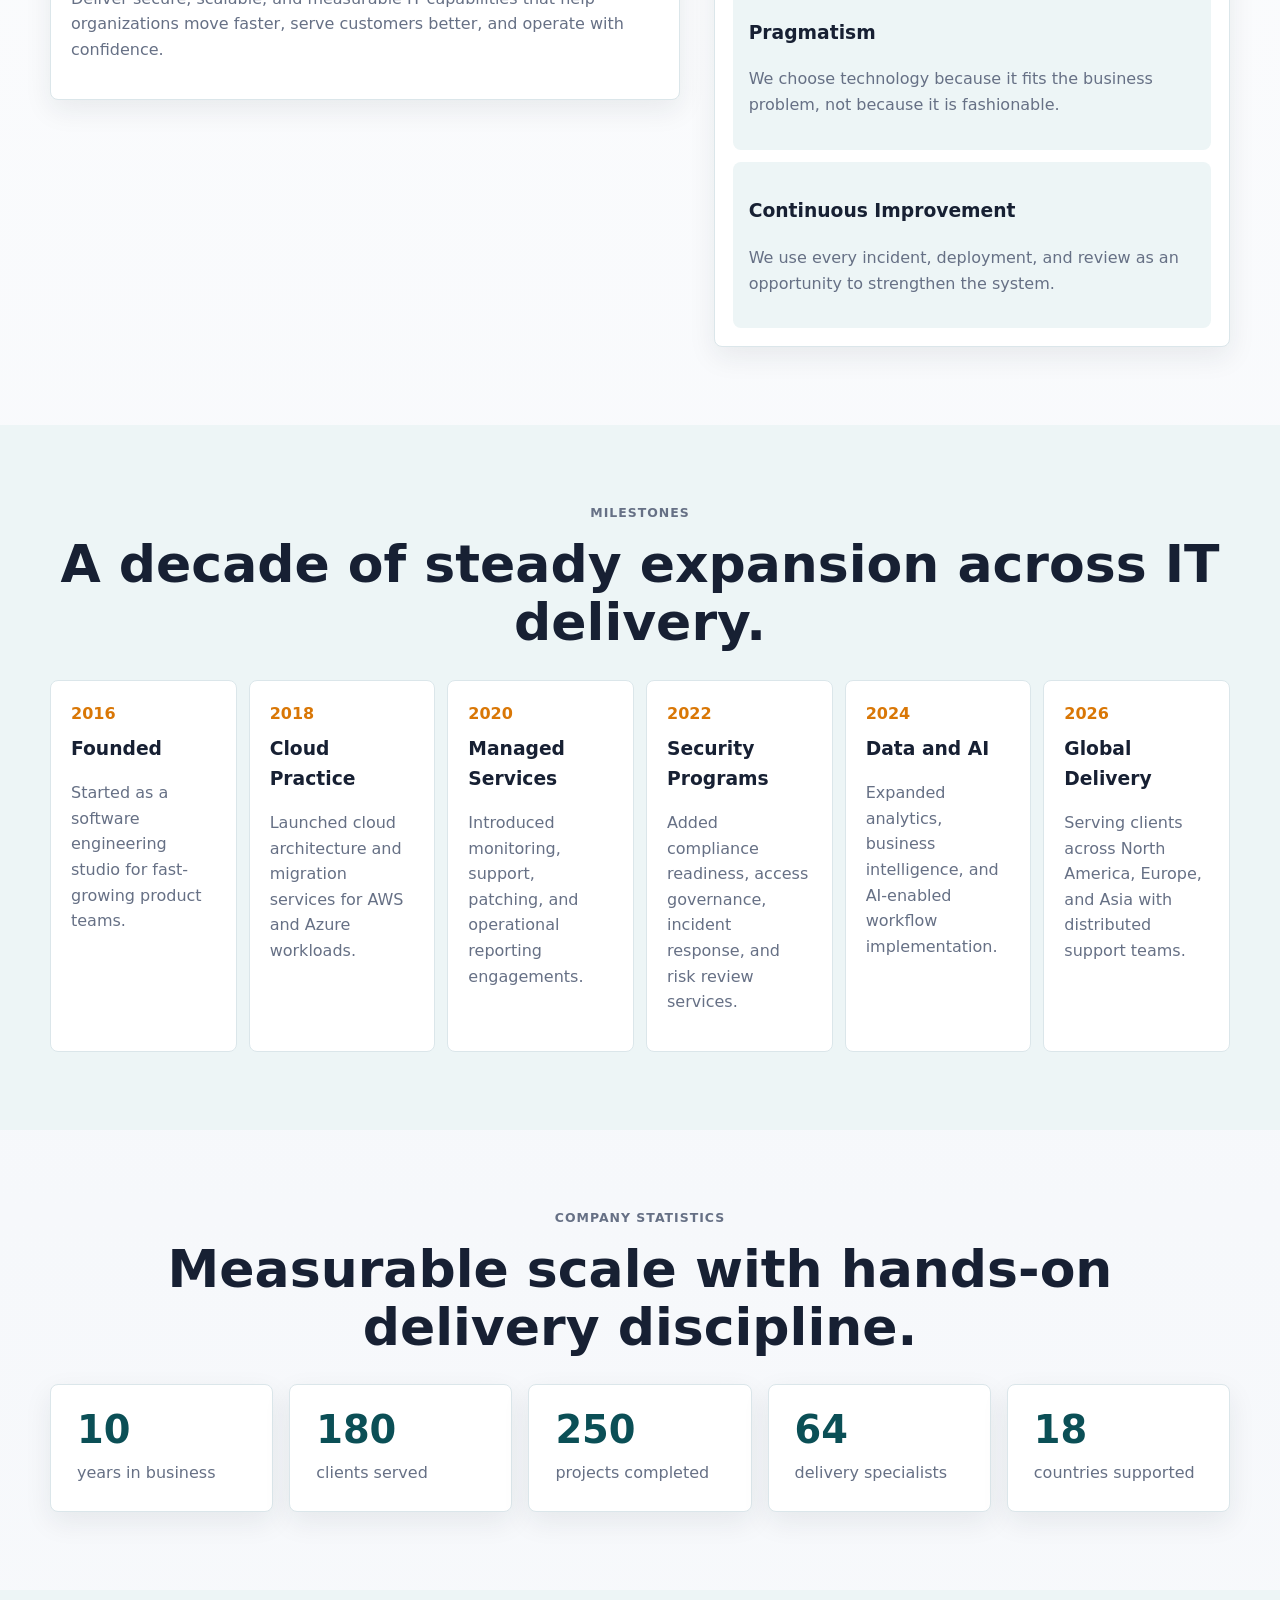
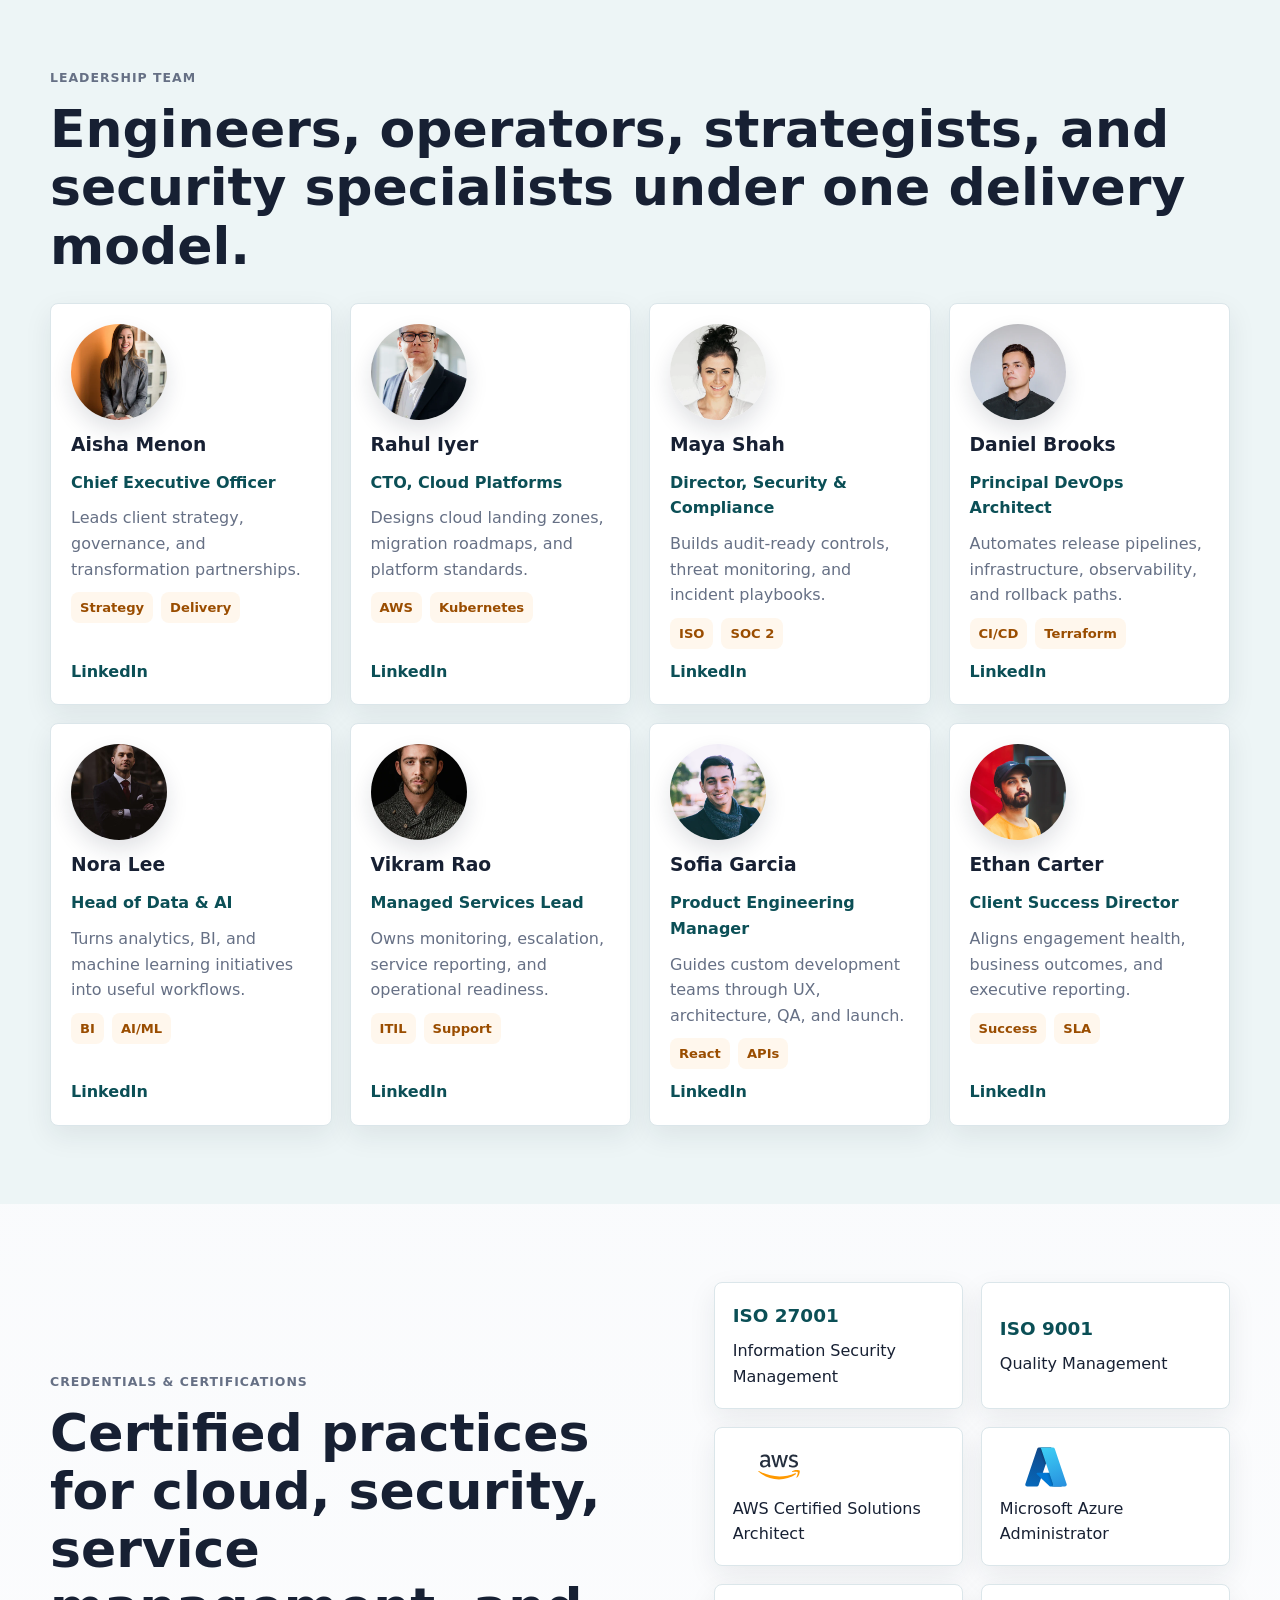
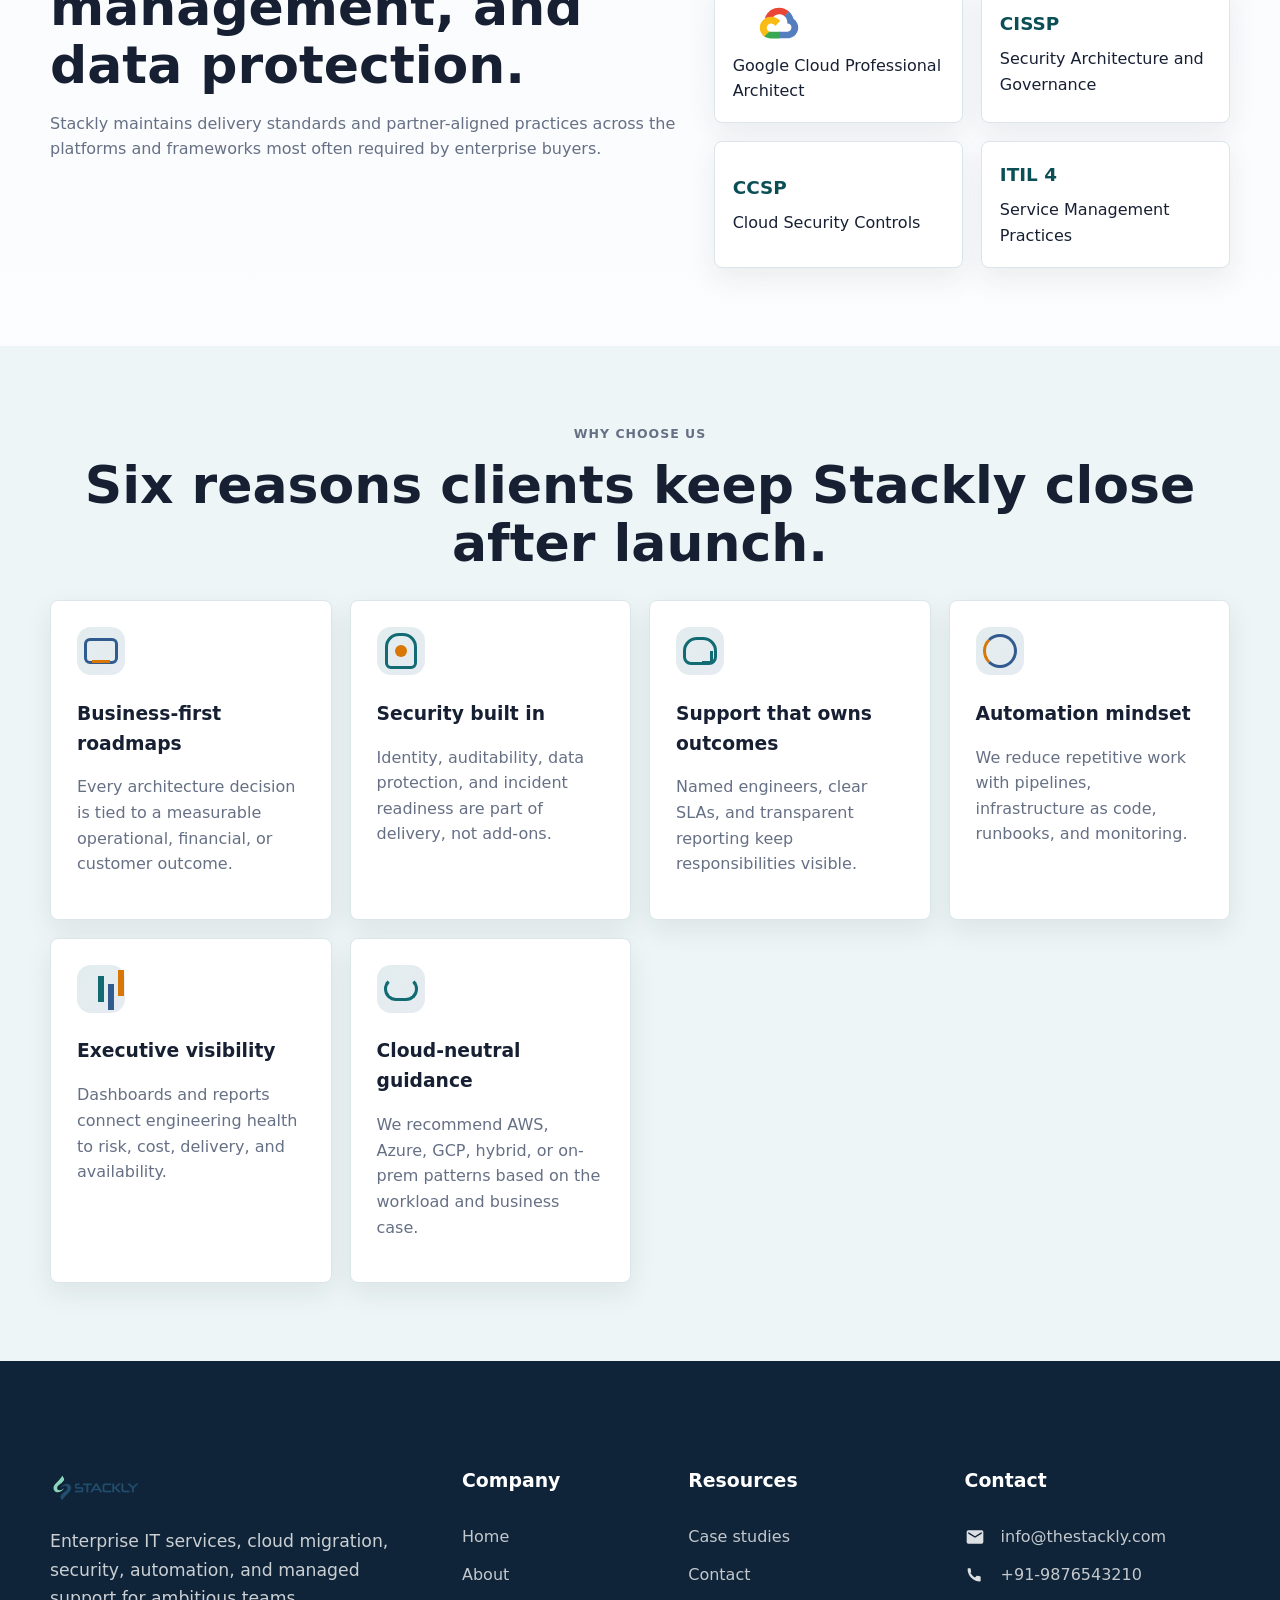
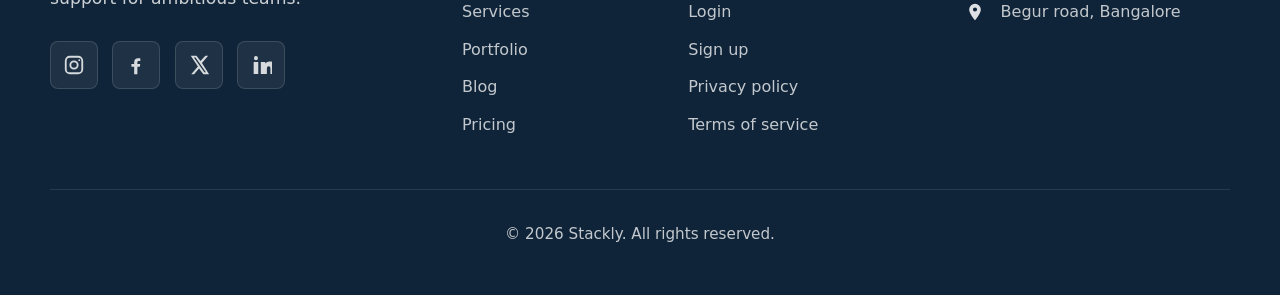
==== commit 19bd5c37: "new" ====
--- a/about.html
+++ b/about.html
@@ -248,14 +248,33 @@
         </ul>
       </div>
       <div>
-        <h4>Explore</h4>
-        <ul class="footer-links">
-          <li><a href="services.html">Services</a></li>
-          <li><a href="portfolio.html">Portfolio</a></li>
-          <li><a href="about.html">About</a></li>
-          <li><a href="pricing.html">Pricing</a></li>
-          <li><a href="contact.html">Contact</a></li>
-        </ul>
+        <h4>Resources</h4>
+
+<ul class="footer-links">
+  <li>
+    <a href="portfolio.html">Case studies</a>
+  </li>
+
+  <li>
+    <a href="contact.html">Contact</a>
+  </li>
+
+  <li>
+    <a href="login.html">Login</a>
+  </li>
+
+  <li>
+    <a href="signup.html">Sign up</a>
+  </li>
+
+  <li>
+    <a href="privacy.html">Privacy policy</a>
+  </li>
+
+  <li>
+    <a href="terms.html">Terms of service</a>
+  </li>
+</ul>
       </div>
       <div>
         <h4>Contact</h4>
--- a/style.css
+++ b/style.css
@@ -28,21 +28,89 @@
 .site-footer {
   background: #0f2438;
   color: rgba(255, 255, 255, 0.75);
-  padding: 6.75rem 0 3rem;
+  padding: 5rem 0 2.6rem;
   margin-top: 0;
 }
 
 .site-footer .container {
-  width: calc(100% - 128px);
   max-width: 1700px;
+  margin: 0 auto;
 }
  
 .footer-grid {
   display: grid;
-  grid-template-columns: minmax(280px, 1.18fr) minmax(140px, 0.55fr) minmax(190px, 0.72fr) minmax(300px, 0.9fr);
-  gap: clamp(3rem, 7vw, 8.5rem);
+  grid-template-columns: repeat(auto-fit, minmax(280px, 1fr));
+  gap: clamp(2rem, 6vw, 4rem);
   align-items: start;
-  margin-bottom: 5.2rem;
+  margin-bottom: 2rem;
+}
+
+.footer-section {
+  display: flex;
+  flex-direction: column;
+  gap: 1rem;
+}
+
+.footer-section h4 {
+  margin-bottom: 0.75rem;
+  font-size: 1.1rem;
+  color: #ffffff;
+  font-weight: 600;
+}
+
+.footer-section p,
+.footer-section li {
+  margin: 0.25rem 0;
+  line-height: 1.6;
+}
+
+.footer-section a {
+  color: rgba(255, 255, 255, 0.85);
+  text-decoration: none;
+  transition: color 0.2s ease;
+}
+
+.footer-section a:hover {
+  color: #ffffff;
+}
+
+.footer-company ul {
+  list-style: none;
+  margin: 0;
+  padding: 0;
+}
+
+.footer-company li {
+  margin-bottom: 0.5rem;
+}
+
+.social-links {
+  display: flex;
+  gap: 1.2rem;
+  margin-top: 0.5rem;
+}
+
+.social-links a {
+  display: inline-flex;
+  align-items: center;
+  justify-content: center;
+  width: 40px;
+  height: 40px;
+  border-radius: 8px;
+  background: rgba(255, 255, 255, 0.1);
+  transition: background 0.2s ease, transform 0.2s ease;
+}
+
+.social-links a:hover {
+  background: rgba(255, 255, 255, 0.2);
+  transform: translateY(-2px);
+}
+
+.social-icon {
+  width: 20px;
+  height: 20px;
+  display: block;
+  color: rgba(255, 255, 255, 0.9);
 }
  
 .site-footer h4 {
@@ -2638,6 +2706,39 @@
 
   .hero-media img {
     min-height: 420px;
+  }
+
+  .navbar {
+    min-height: 64px;
+  }
+
+  .nav-menu {
+    position: fixed;
+    top: 64px;
+    right: 0.75rem;
+    left: 0.75rem;
+    width: auto;
+    max-height: calc(100dvh - 5.5rem);
+    padding: 1rem;
+  }
+
+  .nav-menu.open {
+    display: flex;
+  }
+
+  .nav-links,
+  .nav-actions {
+    width: 100%;
+    flex-direction: column;
+    align-items: stretch;
+  }
+
+  .nav-links a,
+  .nav-actions a,
+  .logout-btn,
+  .user-pill {
+    width: 100%;
+    justify-content: center;
   }
 
   .engagement-row.reverse .engagement-image {
@@ -3194,35 +3295,6 @@
     min-height: 64px;
   }
 
-  .nav-menu {
-    position: fixed;
-    top: 64px;
-    right: 0.75rem;
-    left: 0.75rem;
-    width: auto;
-    max-height: calc(100dvh - 5.5rem);
-    padding: 1rem;
-  }
-
-  .nav-menu.open {
-    display: flex;
-  }
-
-  .nav-links,
-  .nav-actions {
-    width: 100%;
-    flex-direction: column;
-    align-items: stretch;
-  }
-
-  .nav-links a,
-  .nav-actions a,
-  .logout-btn,
-  .user-pill {
-    width: 100%;
-    justify-content: center;
-  }
-
   .visual-hero,
   .engagement-row,
   .story-section,
